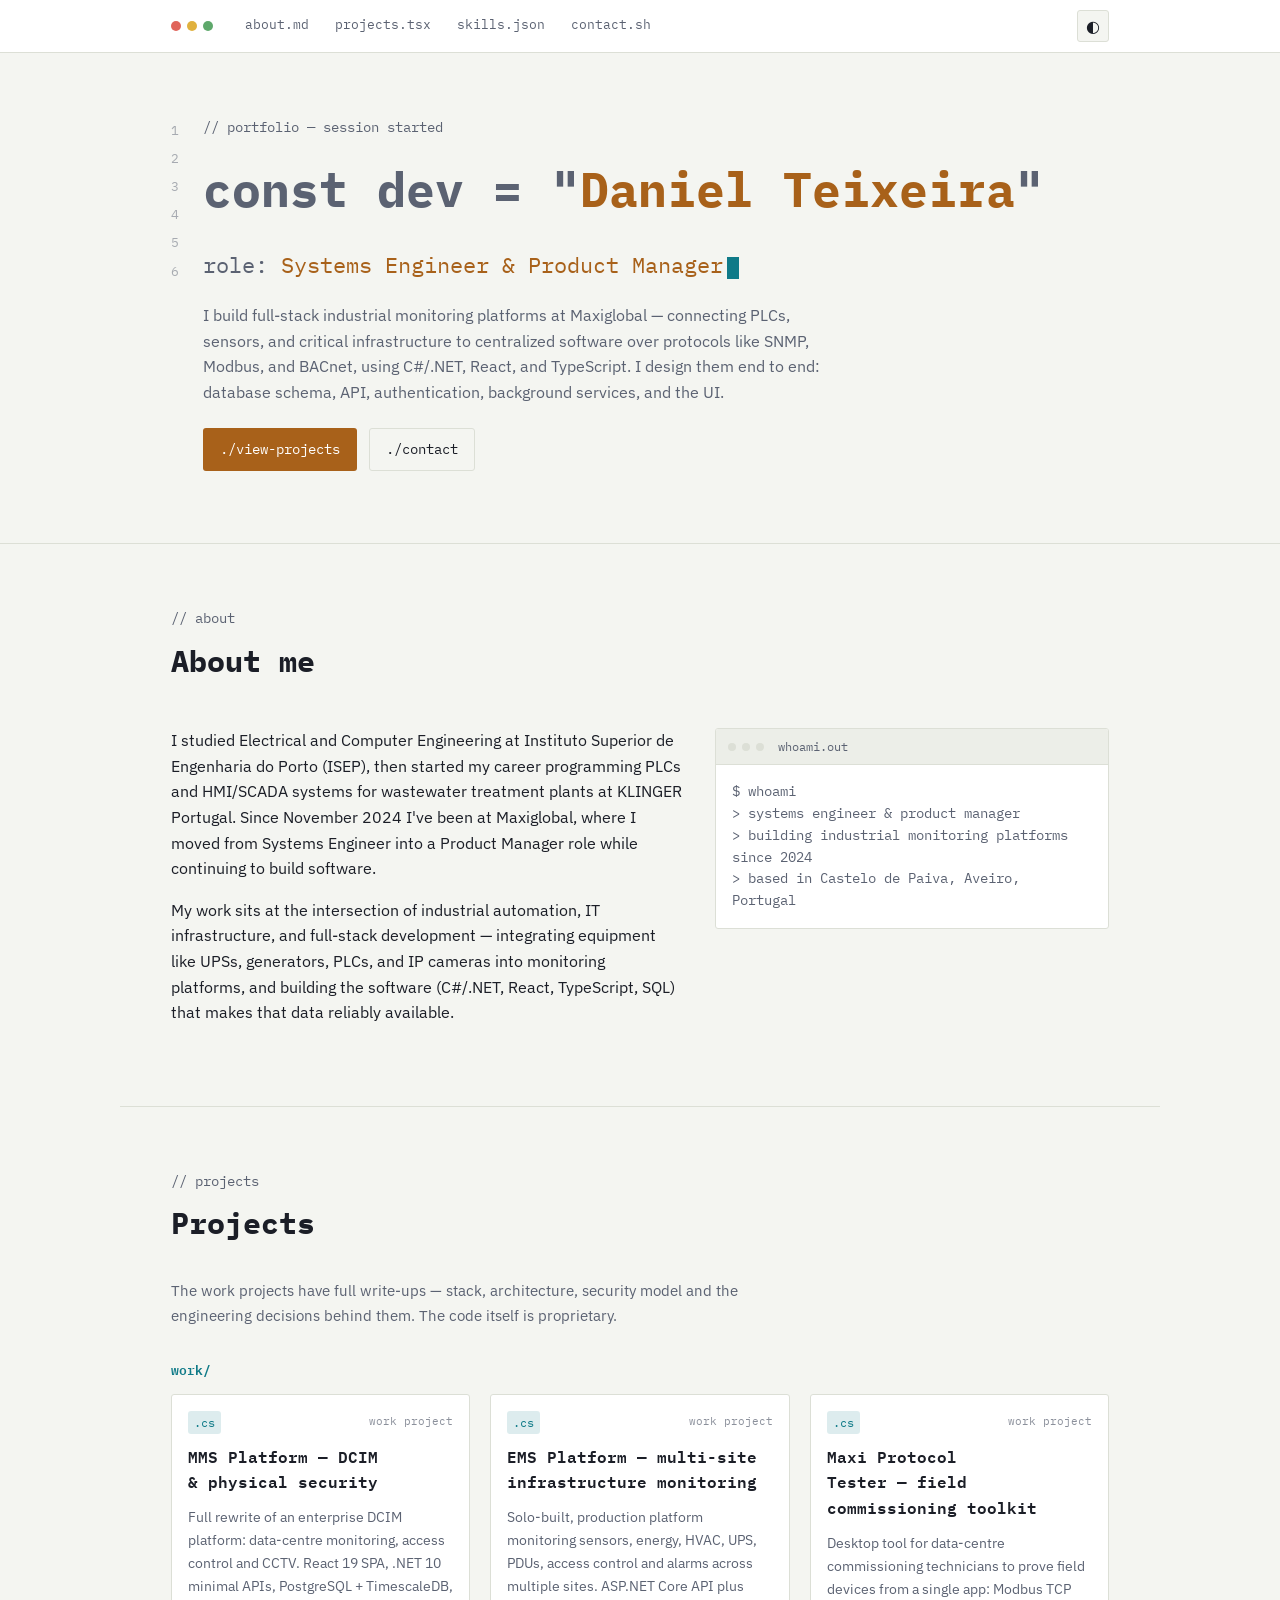
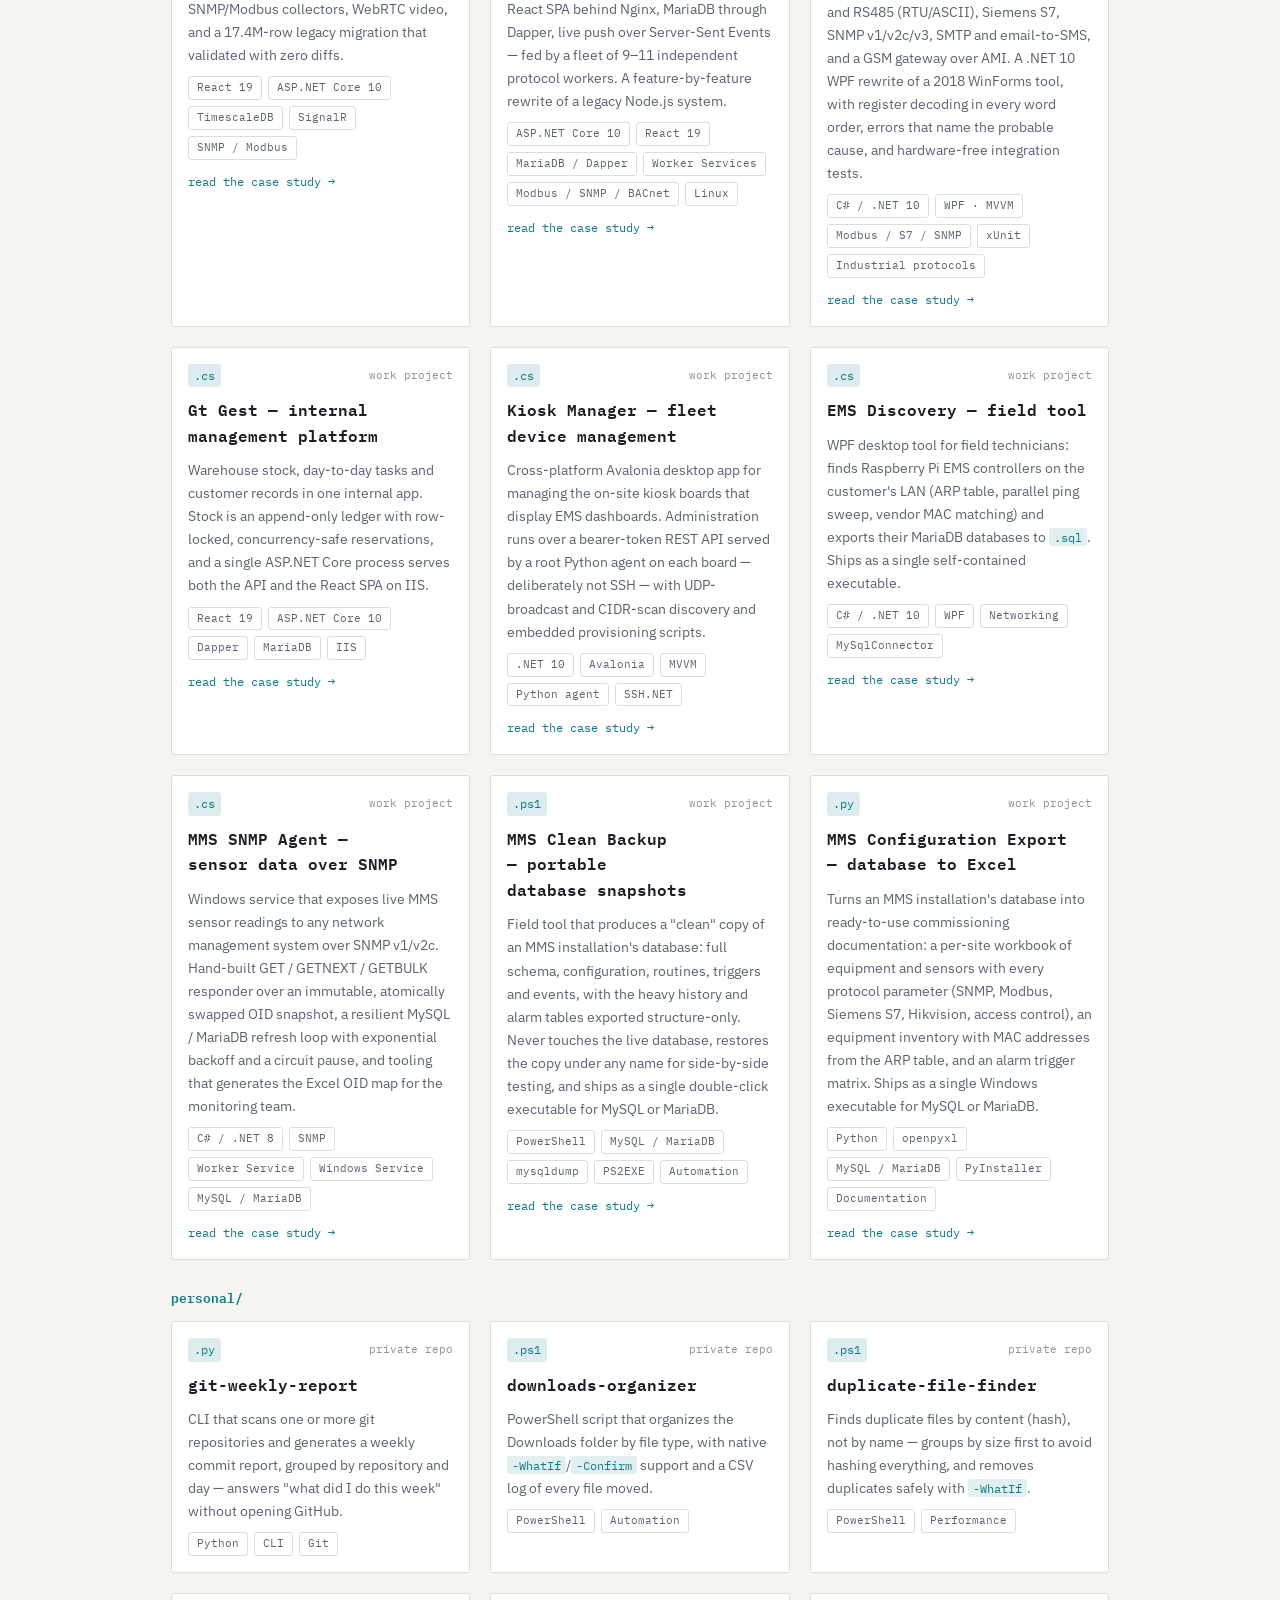
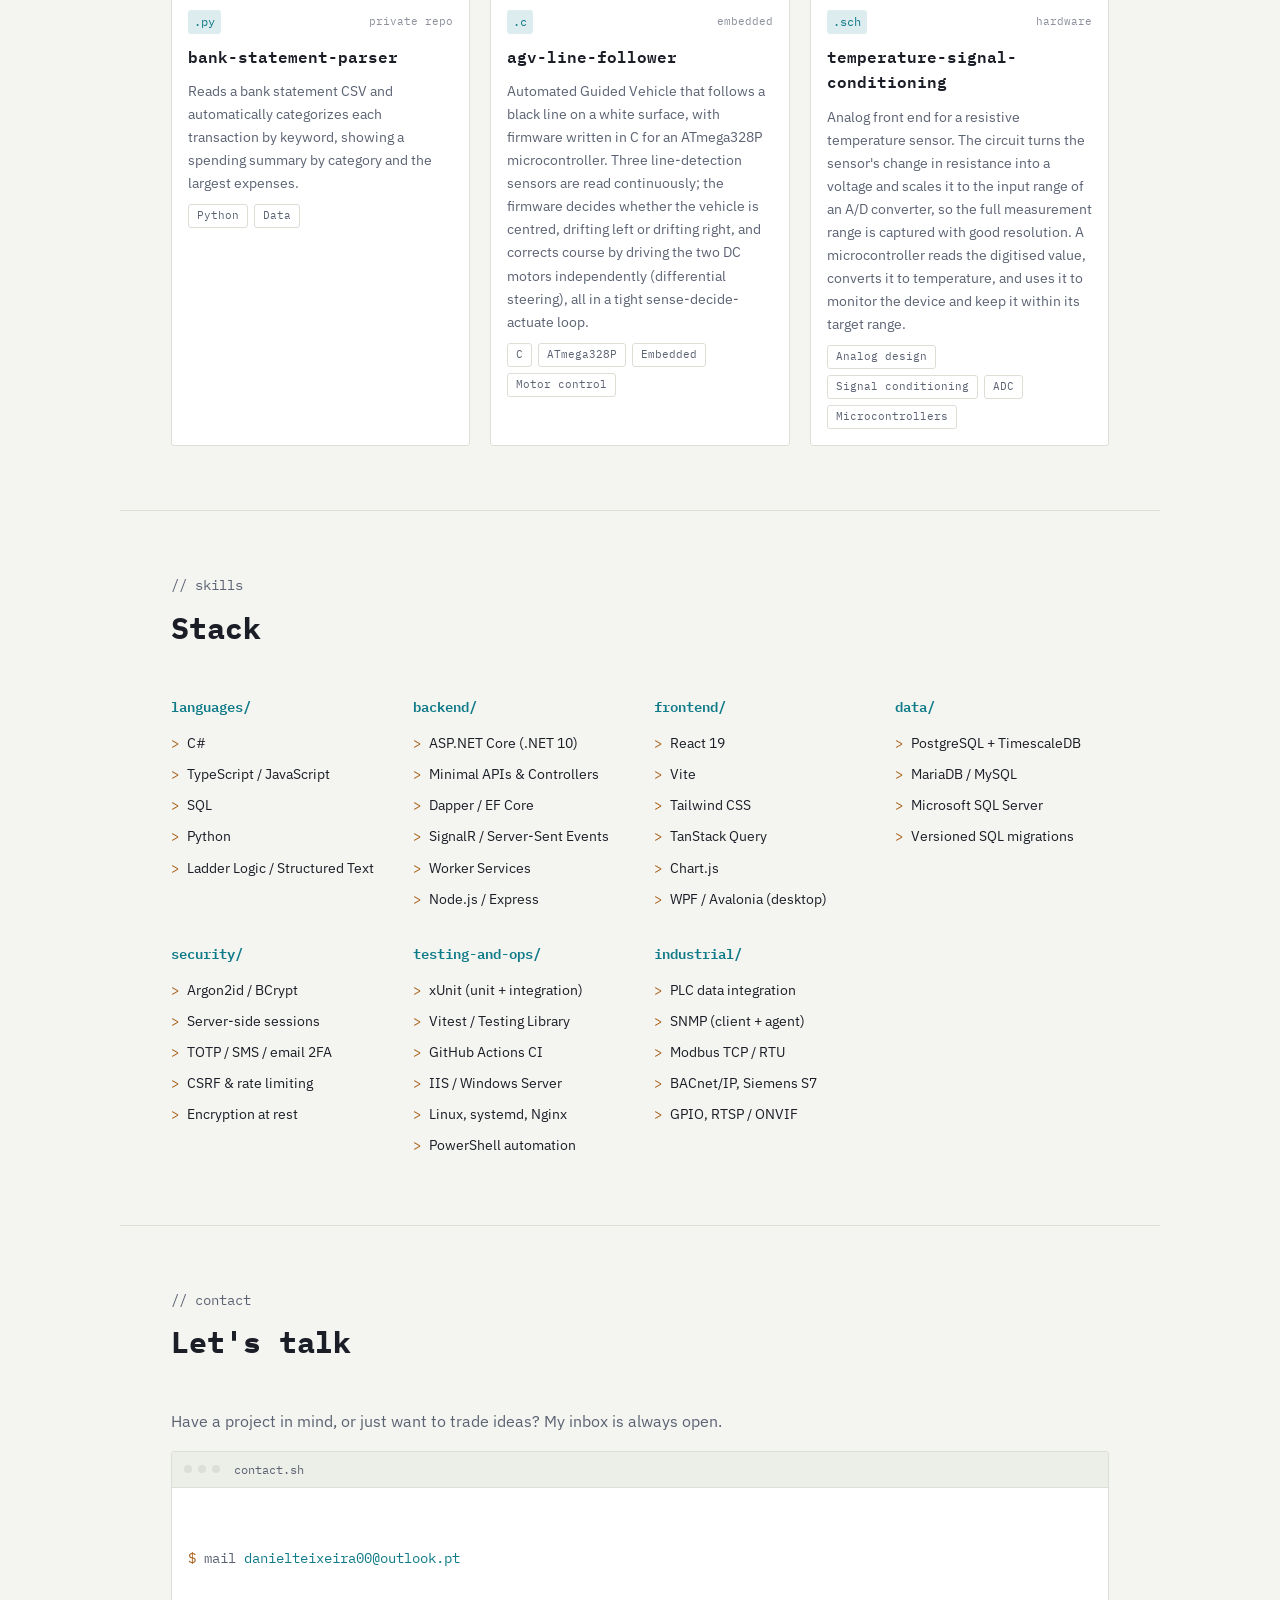
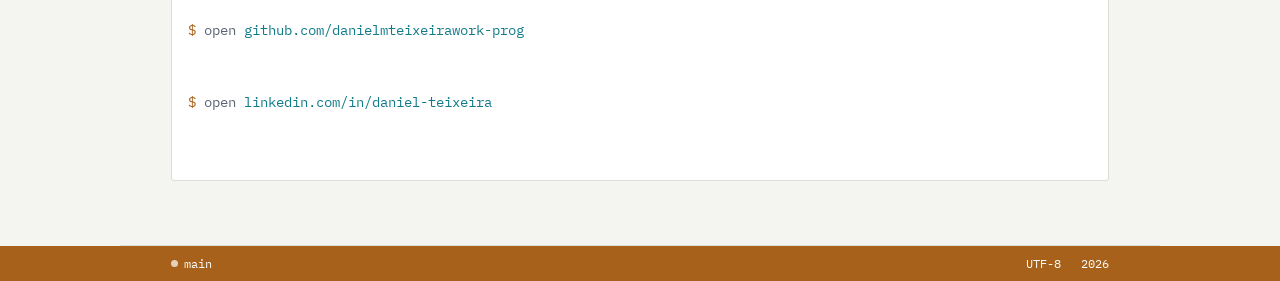
==== index.html @ 913b288d "Rename ModSecure MMS to MMS Platform" ====
<!DOCTYPE html>
<html lang="en">
<head>
<meta charset="UTF-8">
<meta name="viewport" content="width=device-width, initial-scale=1.0">
<title>Daniel Teixeira — Portfolio</title>
<meta name="description" content="Portfolio of Daniel Teixeira, Systems Engineer & Product Manager building full-stack industrial monitoring platforms.">
<link rel="stylesheet" href="css/style.css">
<link rel="preconnect" href="https://fonts.googleapis.com">
<link rel="preconnect" href="https://fonts.gstatic.com" crossorigin>
<link href="https://fonts.googleapis.com/css2?family=IBM+Plex+Mono:wght@400;500;600;700&family=IBM+Plex+Sans:wght@400;500;600&display=swap" rel="stylesheet">
</head>
<body>

<header class="topbar">
  <div class="topbar-inner">
    <div class="window-dots" aria-hidden="true"><span></span><span></span><span></span></div>
    <nav class="tabs">
      <a href="#top" class="tab">about.md</a>
      <a href="#projects" class="tab">projects.tsx</a>
      <a href="#skills" class="tab">skills.json</a>
      <a href="#contact" class="tab">contact.sh</a>
    </nav>
    <button class="theme-toggle" id="themeToggle" aria-label="Toggle theme" aria-pressed="false">
      <span class="theme-icon" aria-hidden="true">◐</span>
    </button>
  </div>
</header>

<main id="top">

  <section class="hero">
    <div class="hero-inner">
      <div class="hero-gutter" aria-hidden="true">
        <span>1</span><span>2</span><span>3</span><span>4</span><span>5</span><span>6</span>
      </div>
      <div class="hero-code">
        <p class="hero-comment">// portfolio — session started</p>
        <h1 class="hero-name"><span class="dim">const dev = "</span>Daniel Teixeira<span class="dim">"</span></h1>
        <p class="hero-role"><span class="dim">role:</span> <span class="accent">Systems Engineer &amp; Product Manager</span><span class="cursor" aria-hidden="true"></span></p>
        <p class="hero-text">
          I build full-stack industrial monitoring platforms at Maxiglobal —
          connecting PLCs, sensors, and critical infrastructure to centralized
          software over protocols like SNMP, Modbus, and BACnet, using
          C#/.NET, React, and TypeScript. I design them end to end: database
          schema, API, authentication, background services, and the UI.
        </p>
        <div class="hero-actions">
          <a href="#projects" class="btn btn-primary">./view-projects</a>
          <a href="#contact" class="btn btn-ghost">./contact</a>
        </div>
      </div>
    </div>
  </section>

  <section id="about" class="section">
    <p class="section-tag">// about</p>
    <h2 class="section-title">About me</h2>
    <div class="about-grid">
      <div class="about-text">
        <p>
          I studied Electrical and Computer Engineering at Instituto Superior
          de Engenharia do Porto (ISEP), then started my career programming
          PLCs and HMI/SCADA systems for wastewater treatment plants at
          KLINGER Portugal. Since November 2024 I've been at Maxiglobal,
          where I moved from Systems Engineer into a Product Manager role
          while continuing to build software.
        </p>
        <p>
          My work sits at the intersection of industrial automation, IT
          infrastructure, and full-stack development — integrating equipment
          like UPSs, generators, PLCs, and IP cameras into monitoring
          platforms, and building the software (C#/.NET, React, TypeScript,
          SQL) that makes that data reliably available.
        </p>
      </div>
      <aside class="about-card" aria-hidden="true">
        <div class="card-chrome">
          <span></span><span></span><span></span>
          <span class="filename">whoami.out</span>
        </div>
        <pre class="about-card-body">$ whoami
&gt; systems engineer &amp; product manager
&gt; building industrial monitoring platforms since 2024
&gt; based in Castelo de Paiva, Aveiro, Portugal</pre>
      </aside>
    </div>
  </section>

  <section id="projects" class="section">
    <p class="section-tag">// projects</p>
    <h2 class="section-title">Projects</h2>
    <p class="section-intro">
      The work projects have full write-ups — stack, architecture, security model and
      the engineering decisions behind them. The code itself is proprietary.
    </p>

    <h3 class="projects-subheading">work/</h3>
    <div class="projects-grid">

      <article class="project-card project-card--linked">
        <div class="project-card-top">
          <span class="file-ext">.cs</span>
          <span class="project-private">work project</span>
        </div>
        <h3>MMS Platform — DCIM &amp; physical security</h3>
        <p>Full rewrite of an enterprise DCIM platform: data-centre monitoring, access control and CCTV. React 19 SPA, .NET 10 minimal APIs, PostgreSQL + TimescaleDB, SNMP/Modbus collectors, WebRTC video, and a 17.4M-row legacy migration that validated with zero diffs.</p>
        <ul class="tags">
          <li>React 19</li><li>ASP.NET Core 10</li><li>TimescaleDB</li><li>SignalR</li><li>SNMP / Modbus</li>
        </ul>
        <a class="project-more" href="projects/mms-platform.html">read the case study →</a>
      </article>

      <article class="project-card project-card--linked">
        <div class="project-card-top">
          <span class="file-ext">.cs</span>
          <span class="project-private">work project</span>
        </div>
        <h3>EMS Platform — multi-site infrastructure monitoring</h3>
        <p>Solo-built, production platform monitoring sensors, energy, HVAC, UPS, PDUs, access control and alarms across multiple sites. ASP.NET Core API plus React SPA behind Nginx, MariaDB through Dapper, live push over Server-Sent Events — fed by a fleet of 9–11 independent protocol workers. A feature-by-feature rewrite of a legacy Node.js system.</p>
        <ul class="tags">
          <li>ASP.NET Core 10</li><li>React 19</li><li>MariaDB / Dapper</li><li>Worker Services</li><li>Modbus / SNMP / BACnet</li><li>Linux</li>
        </ul>
        <a class="project-more" href="projects/ems-platform.html">read the case study →</a>
      </article>

      <article class="project-card project-card--linked">
        <div class="project-card-top">
          <span class="file-ext">.cs</span>
          <span class="project-private">work project</span>
        </div>
        <h3>Maxi Protocol Tester — field commissioning toolkit</h3>
        <p>Desktop tool for data-centre commissioning technicians to prove field devices from a single app: Modbus TCP and RS485 (RTU/ASCII), Siemens S7, SNMP v1/v2c/v3, SMTP and email-to-SMS, and a GSM gateway over AMI. A .NET 10 WPF rewrite of a 2018 WinForms tool, with register decoding in every word order, errors that name the probable cause, and hardware-free integration tests.</p>
        <ul class="tags">
          <li>C# / .NET 10</li><li>WPF · MVVM</li><li>Modbus / S7 / SNMP</li><li>xUnit</li><li>Industrial protocols</li>
        </ul>
        <a class="project-more" href="projects/maxi-protocol-tester.html">read the case study →</a>
      </article>

      <article class="project-card project-card--linked">
        <div class="project-card-top">
          <span class="file-ext">.cs</span>
          <span class="project-private">work project</span>
        </div>
        <h3>Gt Gest — internal management platform</h3>
        <p>Warehouse stock, day-to-day tasks and customer records in one internal app. Stock is an append-only ledger with row-locked, concurrency-safe reservations, and a single ASP.NET Core process serves both the API and the React SPA on IIS.</p>
        <ul class="tags">
          <li>React 19</li><li>ASP.NET Core 10</li><li>Dapper</li><li>MariaDB</li><li>IIS</li>
        </ul>
        <a class="project-more" href="projects/gt-gest.html">read the case study →</a>
      </article>

      <article class="project-card project-card--linked">
        <div class="project-card-top">
          <span class="file-ext">.cs</span>
          <span class="project-private">work project</span>
        </div>
        <h3>Kiosk Manager — fleet device management</h3>
        <p>Cross-platform Avalonia desktop app for managing the on-site kiosk boards that display EMS dashboards. Administration runs over a bearer-token REST API served by a root Python agent on each board — deliberately not SSH — with UDP-broadcast and CIDR-scan discovery and embedded provisioning scripts.</p>
        <ul class="tags">
          <li>.NET 10</li><li>Avalonia</li><li>MVVM</li><li>Python agent</li><li>SSH.NET</li>
        </ul>
        <a class="project-more" href="projects/kiosk-manager.html">read the case study →</a>
      </article>

      <article class="project-card project-card--linked">
        <div class="project-card-top">
          <span class="file-ext">.cs</span>
          <span class="project-private">work project</span>
        </div>
        <h3>EMS Discovery — field tool</h3>
        <p>WPF desktop tool for field technicians: finds Raspberry Pi EMS controllers on the customer's LAN (ARP table, parallel ping sweep, vendor MAC matching) and exports their MariaDB databases to <code>.sql</code>. Ships as a single self-contained executable.</p>
        <ul class="tags">
          <li>C# / .NET 10</li><li>WPF</li><li>Networking</li><li>MySqlConnector</li>
        </ul>
        <a class="project-more" href="projects/ems-discovery.html">read the case study →</a>
      </article>

      <article class="project-card project-card--linked">
        <div class="project-card-top">
          <span class="file-ext">.cs</span>
          <span class="project-private">work project</span>
        </div>
        <h3>MMS SNMP Agent — sensor data over SNMP</h3>
        <p>Windows service that exposes live MMS sensor readings to any network management system over SNMP v1/v2c. Hand-built GET / GETNEXT / GETBULK responder over an immutable, atomically swapped OID snapshot, a resilient MySQL / MariaDB refresh loop with exponential backoff and a circuit pause, and tooling that generates the Excel OID map for the monitoring team.</p>
        <ul class="tags">
          <li>C# / .NET 8</li><li>SNMP</li><li>Worker Service</li><li>Windows Service</li><li>MySQL / MariaDB</li>
        </ul>
        <a class="project-more" href="projects/mms-snmp-agent.html">read the case study →</a>
      </article>

      <article class="project-card project-card--linked">
        <div class="project-card-top">
          <span class="file-ext">.ps1</span>
          <span class="project-private">work project</span>
        </div>
        <h3>MMS Clean Backup — portable database snapshots</h3>
        <p>Field tool that produces a "clean" copy of an MMS installation's database: full schema, configuration, routines, triggers and events, with the heavy history and alarm tables exported structure-only. Never touches the live database, restores the copy under any name for side-by-side testing, and ships as a single double-click executable for MySQL or MariaDB.</p>
        <ul class="tags">
          <li>PowerShell</li><li>MySQL / MariaDB</li><li>mysqldump</li><li>PS2EXE</li><li>Automation</li>
        </ul>
        <a class="project-more" href="projects/mms-clean-backup.html">read the case study →</a>
      </article>

      <article class="project-card project-card--linked">
        <div class="project-card-top">
          <span class="file-ext">.py</span>
          <span class="project-private">work project</span>
        </div>
        <h3>MMS Configuration Export — database to Excel</h3>
        <p>Turns an MMS installation's database into ready-to-use commissioning documentation: a per-site workbook of equipment and sensors with every protocol parameter (SNMP, Modbus, Siemens S7, Hikvision, access control), an equipment inventory with MAC addresses from the ARP table, and an alarm trigger matrix. Ships as a single Windows executable for MySQL or MariaDB.</p>
        <ul class="tags">
          <li>Python</li><li>openpyxl</li><li>MySQL / MariaDB</li><li>PyInstaller</li><li>Documentation</li>
        </ul>
        <a class="project-more" href="projects/mms-config-export.html">read the case study →</a>
      </article>

    </div>

    <h3 class="projects-subheading">personal/</h3>
    <div class="projects-grid">

      <article class="project-card">
        <div class="project-card-top">
          <span class="file-ext">.py</span>
          <span class="project-private">private repo</span>
        </div>
        <h3>git-weekly-report</h3>
        <p>CLI that scans one or more git repositories and generates a weekly commit report, grouped by repository and day — answers "what did I do this week" without opening GitHub.</p>
        <ul class="tags">
          <li>Python</li><li>CLI</li><li>Git</li>
        </ul>
      </article>

      <article class="project-card">
        <div class="project-card-top">
          <span class="file-ext">.ps1</span>
          <span class="project-private">private repo</span>
        </div>
        <h3>downloads-organizer</h3>
        <p>PowerShell script that organizes the Downloads folder by file type, with native <code>-WhatIf</code>/<code>-Confirm</code> support and a CSV log of every file moved.</p>
        <ul class="tags">
          <li>PowerShell</li><li>Automation</li>
        </ul>
      </article>

      <article class="project-card">
        <div class="project-card-top">
          <span class="file-ext">.ps1</span>
          <span class="project-private">private repo</span>
        </div>
        <h3>duplicate-file-finder</h3>
        <p>Finds duplicate files by content (hash), not by name — groups by size first to avoid hashing everything, and removes duplicates safely with <code>-WhatIf</code>.</p>
        <ul class="tags">
          <li>PowerShell</li><li>Performance</li>
        </ul>
      </article>

      <article class="project-card">
        <div class="project-card-top">
          <span class="file-ext">.py</span>
          <span class="project-private">private repo</span>
        </div>
        <h3>bank-statement-parser</h3>
        <p>Reads a bank statement CSV and automatically categorizes each transaction by keyword, showing a spending summary by category and the largest expenses.</p>
        <ul class="tags">
          <li>Python</li><li>Data</li>
        </ul>
      </article>

      <article class="project-card">
        <div class="project-card-top">
          <span class="file-ext">.c</span>
          <span class="project-private">embedded</span>
        </div>
        <h3>agv-line-follower</h3>
        <p>Automated Guided Vehicle that follows a black line on a white surface, with firmware written in C for an ATmega328P microcontroller. Three line-detection sensors are read continuously; the firmware decides whether the vehicle is centred, drifting left or drifting right, and corrects course by driving the two DC motors independently (differential steering), all in a tight sense-decide-actuate loop.</p>
        <ul class="tags">
          <li>C</li><li>ATmega328P</li><li>Embedded</li><li>Motor control</li>
        </ul>
      </article>

      <article class="project-card">
        <div class="project-card-top">
          <span class="file-ext">.sch</span>
          <span class="project-private">hardware</span>
        </div>
        <h3>temperature-signal-conditioning</h3>
        <p>Analog front end for a resistive temperature sensor. The circuit turns the sensor's change in resistance into a voltage and scales it to the input range of an A/D converter, so the full measurement range is captured with good resolution. A microcontroller reads the digitised value, converts it to temperature, and uses it to monitor the device and keep it within its target range.</p>
        <ul class="tags">
          <li>Analog design</li><li>Signal conditioning</li><li>ADC</li><li>Microcontrollers</li>
        </ul>
      </article>

    </div>
  </section>

  <section id="skills" class="section">
    <p class="section-tag">// skills</p>
    <h2 class="section-title">Stack</h2>
    <div class="skills-grid">
      <div class="skills-group">
        <h3>languages/</h3>
        <ul><li><span class="prompt">&gt;</span> C#</li><li><span class="prompt">&gt;</span> TypeScript / JavaScript</li><li><span class="prompt">&gt;</span> SQL</li><li><span class="prompt">&gt;</span> Python</li><li><span class="prompt">&gt;</span> Ladder Logic / Structured Text</li></ul>
      </div>
      <div class="skills-group">
        <h3>backend/</h3>
        <ul><li><span class="prompt">&gt;</span> ASP.NET Core (.NET 10)</li><li><span class="prompt">&gt;</span> Minimal APIs &amp; Controllers</li><li><span class="prompt">&gt;</span> Dapper / EF Core</li><li><span class="prompt">&gt;</span> SignalR / Server-Sent Events</li><li><span class="prompt">&gt;</span> Worker Services</li><li><span class="prompt">&gt;</span> Node.js / Express</li></ul>
      </div>
      <div class="skills-group">
        <h3>frontend/</h3>
        <ul><li><span class="prompt">&gt;</span> React 19</li><li><span class="prompt">&gt;</span> Vite</li><li><span class="prompt">&gt;</span> Tailwind CSS</li><li><span class="prompt">&gt;</span> TanStack Query</li><li><span class="prompt">&gt;</span> Chart.js</li><li><span class="prompt">&gt;</span> WPF / Avalonia (desktop)</li></ul>
      </div>
      <div class="skills-group">
        <h3>data/</h3>
        <ul><li><span class="prompt">&gt;</span> PostgreSQL + TimescaleDB</li><li><span class="prompt">&gt;</span> MariaDB / MySQL</li><li><span class="prompt">&gt;</span> Microsoft SQL Server</li><li><span class="prompt">&gt;</span> Versioned SQL migrations</li></ul>
      </div>
      <div class="skills-group">
        <h3>security/</h3>
        <ul><li><span class="prompt">&gt;</span> Argon2id / BCrypt</li><li><span class="prompt">&gt;</span> Server-side sessions</li><li><span class="prompt">&gt;</span> TOTP / SMS / email 2FA</li><li><span class="prompt">&gt;</span> CSRF &amp; rate limiting</li><li><span class="prompt">&gt;</span> Encryption at rest</li></ul>
      </div>
      <div class="skills-group">
        <h3>testing-and-ops/</h3>
        <ul><li><span class="prompt">&gt;</span> xUnit (unit + integration)</li><li><span class="prompt">&gt;</span> Vitest / Testing Library</li><li><span class="prompt">&gt;</span> GitHub Actions CI</li><li><span class="prompt">&gt;</span> IIS / Windows Server</li><li><span class="prompt">&gt;</span> Linux, systemd, Nginx</li><li><span class="prompt">&gt;</span> PowerShell automation</li></ul>
      </div>
      <div class="skills-group">
        <h3>industrial/</h3>
        <ul><li><span class="prompt">&gt;</span> PLC data integration</li><li><span class="prompt">&gt;</span> SNMP (client + agent)</li><li><span class="prompt">&gt;</span> Modbus TCP / RTU</li><li><span class="prompt">&gt;</span> BACnet/IP, Siemens S7</li><li><span class="prompt">&gt;</span> GPIO, RTSP / ONVIF</li></ul>
      </div>
    </div>
  </section>

  <section id="contact" class="section section-contact">
    <p class="section-tag">// contact</p>
    <h2 class="section-title">Let's talk</h2>
    <p class="contact-text">
      Have a project in mind, or just want to trade ideas? My inbox is
      always open.
    </p>
    <div class="terminal-block">
      <div class="card-chrome">
        <span></span><span></span><span></span>
        <span class="filename">contact.sh</span>
      </div>
      <div class="terminal-body">
        <p><span class="prompt">$</span> mail <a href="mailto:danielteixeira00@outlook.pt">danielteixeira00@outlook.pt</a></p>
        <p><span class="prompt">$</span> open <a href="https://github.com/danielmteixeirawork-prog" target="_blank" rel="noopener">github.com/danielmteixeirawork-prog</a></p>
        <p><span class="prompt">$</span> open <a href="https://www.linkedin.com/in/daniel-teixeira-806b9b137" target="_blank" rel="noopener">linkedin.com/in/daniel-teixeira</a></p>
      </div>
    </div>
  </section>

</main>

<footer class="statusbar">
  <div class="statusbar-inner">
    <span class="branch"><span class="branch-dot" aria-hidden="true"></span>main</span>
    <span class="statusbar-spacer"></span>
    <span>UTF-8</span>
    <span id="year"></span>
  </div>
</footer>

<script src="js/script.js"></script>
</body>
</html>
---- css/style.css ----
/* ---------- tokens ---------- */
:root {
  --bg: #f4f5f1;
  --bg-elevated: #ffffff;
  --bg-sunken: #eceee8;
  --text: #1b1e27;
  --text-dim: #5b6272;
  --border: #dcdfd6;
  --accent: #a8611a;
  --accent-2: #0f7a88;
  --accent-contrast: #ffffff;

  --font-mono: 'IBM Plex Mono', ui-monospace, 'SF Mono', Consolas, monospace;
  --font-sans: 'IBM Plex Sans', system-ui, -apple-system, 'Segoe UI', sans-serif;

  --radius: 3px;
  --gutter: max(16px, 4vw);
}

@media (prefers-color-scheme: dark) {
  :root:not([data-theme="light"]) {
    --bg: #10131a;
    --bg-elevated: #171b24;
    --bg-sunken: #0b0d12;
    --text: #e7e4da;
    --text-dim: #8b93a7;
    --border: #262b38;
    --accent: #ffb454;
    --accent-2: #5ccfe6;
    --accent-contrast: #10131a;
  }
}

:root[data-theme="dark"] {
  --bg: #10131a;
  --bg-elevated: #171b24;
  --bg-sunken: #0b0d12;
  --text: #e7e4da;
  --text-dim: #8b93a7;
  --border: #262b38;
  --accent: #ffb454;
  --accent-2: #5ccfe6;
  --accent-contrast: #10131a;
}

/* ---------- base ---------- */
* { box-sizing: border-box; }

html { scroll-behavior: smooth; }
@media (prefers-reduced-motion: reduce) {
  html { scroll-behavior: auto; }
  * { animation-duration: 0.001ms !important; animation-iteration-count: 1 !important; transition-duration: 0.001ms !important; }
}

body {
  margin: 0;
  background: var(--bg);
  color: var(--text);
  font-family: var(--font-sans);
  line-height: 1.6;
  -webkit-font-smoothing: antialiased;
}

h1, h2, h3 { font-family: var(--font-mono); text-wrap: balance; margin: 0; }

p { margin: 0 0 1em; max-width: 65ch; }

a { color: inherit; }

ul { margin: 0; padding: 0; list-style: none; }

.dim { color: var(--text-dim); }
.accent { color: var(--accent); }

::selection { background: var(--accent); color: var(--accent-contrast); }

/* ---------- topbar ---------- */
.topbar {
  position: sticky;
  top: 0;
  z-index: 10;
  background: var(--bg-elevated);
  border-bottom: 1px solid var(--border);
}

.topbar-inner {
  max-width: 1040px;
  margin: 0 auto;
  padding: 0 var(--gutter);
  display: flex;
  align-items: center;
  gap: 20px;
  height: 52px;
}

.window-dots { display: flex; gap: 6px; flex: 0 0 auto; }
.window-dots span {
  width: 10px; height: 10px; border-radius: 50%;
  background: var(--border);
}
.window-dots span:nth-child(1) { background: #e0645a; }
.window-dots span:nth-child(2) { background: #e0b13e; }
.window-dots span:nth-child(3) { background: #5ea86b; }

.tabs {
  display: flex;
  gap: 2px;
  overflow-x: auto;
  flex: 1 1 auto;
  scrollbar-width: none;
}
.tabs::-webkit-scrollbar { display: none; }

.tab {
  font-family: var(--font-mono);
  font-size: 0.8rem;
  white-space: nowrap;
  text-decoration: none;
  color: var(--text-dim);
  padding: 8px 12px;
  border-bottom: 2px solid transparent;
  transition: color 0.15s, border-color 0.15s;
}
.tab:hover, .tab:focus-visible { color: var(--text); border-color: var(--accent-2); }

.theme-toggle {
  flex: 0 0 auto;
  width: 32px; height: 32px;
  border-radius: var(--radius);
  border: 1px solid var(--border);
  background: var(--bg);
  color: var(--text);
  cursor: pointer;
  font-size: 1rem;
  display: grid;
  place-items: center;
}
.theme-toggle:hover { border-color: var(--accent-2); }
.theme-toggle:focus-visible, a:focus-visible, .btn:focus-visible {
  outline: 2px solid var(--accent-2);
  outline-offset: 2px;
}

/* ---------- hero ---------- */
.hero { border-bottom: 1px solid var(--border); }

.hero-inner {
  max-width: 1040px;
  margin: 0 auto;
  padding: 64px var(--gutter) 72px;
  display: grid;
  grid-template-columns: auto 1fr;
  gap: 24px;
}

.hero-gutter {
  display: flex;
  flex-direction: column;
  gap: 0.6em;
  font-family: var(--font-mono);
  font-size: 0.8rem;
  color: var(--text-dim);
  opacity: 0.5;
  padding-top: 0.3em;
  user-select: none;
}

.hero-comment {
  font-family: var(--font-mono);
  color: var(--text-dim);
  font-size: 0.85rem;
  margin: 0 0 0.9em;
}

.hero-name {
  font-size: clamp(1.8rem, 5vw, 3rem);
  font-weight: 700;
  color: var(--accent);
  margin-bottom: 0.4em;
}

.hero-role {
  font-family: var(--font-mono);
  font-size: clamp(1.1rem, 2.4vw, 1.4rem);
  margin: 0 0 0.9em;
}

.cursor {
  display: inline-block;
  width: 0.55em;
  height: 1em;
  background: var(--accent-2);
  margin-left: 0.15em;
  vertical-align: text-bottom;
  animation: blink 1s steps(1) infinite;
}
@keyframes blink { 0%, 49% { opacity: 1; } 50%, 100% { opacity: 0; } }

.hero-text { color: var(--text-dim); font-size: 1rem; }

.hero-actions { display: flex; flex-wrap: wrap; gap: 12px; margin-top: 1.4em; }

.btn {
  font-family: var(--font-mono);
  font-size: 0.85rem;
  text-decoration: none;
  padding: 10px 16px;
  border-radius: var(--radius);
  border: 1px solid transparent;
  display: inline-block;
  transition: transform 0.15s, background 0.15s, border-color 0.15s;
}
.btn:hover { transform: translateY(-1px); }

.btn-primary { background: var(--accent); color: var(--accent-contrast); }
.btn-primary:hover { filter: brightness(1.05); }

.btn-ghost { border-color: var(--border); color: var(--text); }
.btn-ghost:hover { border-color: var(--accent-2); }

/* ---------- sections ---------- */
.section {
  max-width: 1040px;
  margin: 0 auto;
  padding: 64px var(--gutter);
  border-bottom: 1px solid var(--border);
}

.section-tag {
  font-family: var(--font-mono);
  color: var(--text-dim);
  font-size: 0.85rem;
  margin: 0 0 0.5em;
}

.section-title {
  font-size: clamp(1.4rem, 3vw, 1.9rem);
  margin-bottom: 1.4em;
}

/* about */
.about-grid {
  display: grid;
  grid-template-columns: 1.3fr 1fr;
  gap: 32px;
  align-items: start;
}

.card-chrome {
  display: flex;
  align-items: center;
  gap: 6px;
  padding: 8px 12px;
  border-bottom: 1px solid var(--border);
  background: var(--bg-sunken);
}
.card-chrome span:not(.filename) {
  width: 8px; height: 8px; border-radius: 50%;
  background: var(--border);
}
.card-chrome .filename {
  margin-left: 8px;
  font-family: var(--font-mono);
  font-size: 0.75rem;
  color: var(--text-dim);
}

.about-card, .terminal-block {
  background: var(--bg-elevated);
  border: 1px solid var(--border);
  border-radius: var(--radius);
  overflow: hidden;
}

.about-card-body, .terminal-body {
  font-family: var(--font-mono);
  font-size: 0.85rem;
  padding: 16px;
  margin: 0;
  color: var(--text-dim);
  white-space: pre-wrap;
}

.section-intro {
  color: var(--text-dim);
  font-size: 0.95rem;
  margin-top: -0.8em;
  margin-bottom: 2.2em;
}

/* projects */
.projects-subheading {
  font-family: var(--font-mono);
  font-size: 0.8rem;
  font-weight: 600;
  color: var(--accent-2);
  margin: 0 0 1em;
}

.projects-grid + .projects-subheading {
  margin-top: 2.2em;
}

.projects-grid {
  display: grid;
  grid-template-columns: repeat(auto-fill, minmax(240px, 1fr));
  gap: 20px;
}

.project-card {
  background: var(--bg-elevated);
  border: 1px solid var(--border);
  border-radius: var(--radius);
  padding: 16px;
  display: flex;
  flex-direction: column;
  gap: 10px;
  transition: border-color 0.15s, transform 0.15s;
}
.project-card:hover { border-color: var(--accent-2); transform: translateY(-2px); }

.project-card-top {
  display: flex;
  align-items: center;
  justify-content: space-between;
  gap: 8px;
}

.file-ext {
  font-family: var(--font-mono);
  font-size: 0.75rem;
  color: var(--accent-2);
  background: color-mix(in srgb, var(--accent-2) 14%, transparent);
  padding: 2px 6px;
  border-radius: var(--radius);
}

.project-private {
  font-family: var(--font-mono);
  font-size: 0.7rem;
  color: var(--text-dim);
  opacity: 0.7;
}

.project-links { display: flex; gap: 10px; }
.project-links a {
  font-family: var(--font-mono);
  font-size: 0.75rem;
  color: var(--text-dim);
  text-decoration: none;
}
.project-links a:hover { color: var(--accent-2); }

.project-card h3 {
  font-family: var(--font-mono);
  font-size: 1rem;
  font-weight: 600;
}

.project-card p { font-size: 0.9rem; color: var(--text-dim); margin: 0; }
.project-card p code {
  font-family: var(--font-mono);
  font-size: 0.85em;
  color: var(--accent-2);
  background: color-mix(in srgb, var(--accent-2) 12%, transparent);
  padding: 1px 5px;
  border-radius: var(--radius);
}

.tags { display: flex; flex-wrap: wrap; gap: 6px; margin-top: auto; }
.tags li {
  font-family: var(--font-mono);
  font-size: 0.7rem;
  color: var(--text-dim);
  border: 1px solid var(--border);
  padding: 2px 8px;
  border-radius: var(--radius);
}

/* skills */
.skills-grid {
  display: grid;
  grid-template-columns: repeat(auto-fit, minmax(180px, 1fr));
  gap: 28px;
}

.skills-group h3 {
  font-size: 0.85rem;
  color: var(--accent-2);
  margin-bottom: 0.8em;
  font-weight: 600;
}

.skills-group li {
  font-size: 0.9rem;
  padding: 4px 0;
  display: flex;
  gap: 8px;
}

.prompt { color: var(--accent); font-family: var(--font-mono); }

/* contact */
.contact-text { color: var(--text-dim); }

.terminal-body p { margin: 0 0 0.5em; }
.terminal-body a { color: var(--accent-2); text-decoration: none; }
.terminal-body a:hover { text-decoration: underline; }

/* ---------- statusbar ---------- */
.statusbar {
  background: var(--accent);
  color: var(--accent-contrast);
}

.statusbar-inner {
  max-width: 1040px;
  margin: 0 auto;
  padding: 8px var(--gutter);
  display: flex;
  align-items: center;
  gap: 20px;
  font-family: var(--font-mono);
  font-size: 0.75rem;
  font-variant-numeric: tabular-nums;
}

.branch { display: flex; align-items: center; gap: 6px; }
.branch-dot { width: 7px; height: 7px; border-radius: 50%; background: var(--accent-contrast); opacity: 0.7; }

.statusbar-spacer { flex: 1; }

/* ---------- responsive ---------- */
@media (max-width: 640px) {
  .hero-inner { grid-template-columns: 1fr; }
  .hero-gutter { flex-direction: row; }
  .about-grid { grid-template-columns: 1fr; }
}

/* ---------- case studies ---------- */
.case {
  max-width: 900px;
  margin: 0 auto;
  padding: 0 var(--gutter);
}

.breadcrumb {
  font-family: var(--font-mono);
  font-size: 0.8rem;
  color: var(--text-dim);
  padding: 28px 0 0;
}
.breadcrumb a { color: var(--text-dim); text-decoration: none; }
.breadcrumb a:hover { color: var(--accent-2); }
.breadcrumb .sep { opacity: 0.5; margin: 0 6px; }

.case-header { padding: 24px 0 40px; border-bottom: 1px solid var(--border); }

.case-kicker {
  font-family: var(--font-mono);
  font-size: 0.85rem;
  color: var(--text-dim);
  margin: 0 0 0.6em;
}

.case-title {
  font-size: clamp(1.6rem, 4vw, 2.4rem);
  color: var(--accent);
  margin-bottom: 0.4em;
}

.case-lede {
  font-size: 1.05rem;
  color: var(--text);
  max-width: 60ch;
}

.case-meta { display: flex; flex-wrap: wrap; gap: 6px; margin-top: 1.4em; }
.case-meta li {
  font-family: var(--font-mono);
  font-size: 0.7rem;
  color: var(--text-dim);
  border: 1px solid var(--border);
  padding: 3px 8px;
  border-radius: var(--radius);
}
.case-meta li.is-role {
  color: var(--accent-2);
  border-color: color-mix(in srgb, var(--accent-2) 40%, var(--border));
}

.tldr {
  background: var(--bg-elevated);
  border: 1px solid var(--border);
  border-left: 3px solid var(--accent);
  border-radius: var(--radius);
  padding: 18px 20px;
  margin: 40px 0 0;
}
.tldr p { margin: 0; font-size: 0.95rem; color: var(--text-dim); max-width: none; }
.tldr strong { color: var(--text); font-weight: 600; }

.case-section { padding: 44px 0; border-bottom: 1px solid var(--border); }
.case-section:last-of-type { border-bottom: 0; }

.case-section h2 {
  font-size: 1.15rem;
  margin-bottom: 1.2em;
  display: flex;
  align-items: baseline;
  gap: 10px;
}
.case-section h2::before {
  content: "##";
  color: var(--accent-2);
  font-size: 0.85rem;
  opacity: 0.8;
}

.case-section h3 {
  font-size: 0.9rem;
  color: var(--accent-2);
  margin: 2em 0 0.9em;
  font-weight: 600;
}

.case-section p { color: var(--text-dim); max-width: 68ch; }

/* stack table */
.stack-table {
  width: 100%;
  border-collapse: collapse;
  font-size: 0.9rem;
  display: block;
  overflow-x: auto;
}
.stack-table tbody { display: table; width: 100%; }
.stack-table th, .stack-table td {
  text-align: left;
  vertical-align: top;
  padding: 12px 14px;
  border-bottom: 1px solid var(--border);
}
.stack-table th {
  font-family: var(--font-mono);
  font-weight: 600;
  color: var(--text);
  white-space: nowrap;
  width: 1%;
  background: var(--bg-sunken);
}
.stack-table td { color: var(--text-dim); }
.stack-table tr:last-child th, .stack-table tr:last-child td { border-bottom: 0; }
.stack-table { border: 1px solid var(--border); border-radius: var(--radius); }

/* data tables (with header row) */
.table-scroll {
  overflow-x: auto;
  border: 1px solid var(--border);
  border-radius: var(--radius);
  margin: 0 0 1.6em;
}
.data-table {
  width: 100%;
  border-collapse: collapse;
  font-size: 0.88rem;
  min-width: 460px;
}
.data-table th, .data-table td {
  text-align: left;
  vertical-align: top;
  padding: 10px 14px;
  border-bottom: 1px solid var(--border);
}
.data-table thead th {
  font-family: var(--font-mono);
  font-size: 0.76rem;
  font-weight: 600;
  color: var(--accent-2);
  background: var(--bg-sunken);
  white-space: nowrap;
}
.data-table td { color: var(--text-dim); }
.data-table tbody td:first-child {
  font-family: var(--font-mono);
  color: var(--text);
  white-space: nowrap;
}
.data-table tbody tr:last-child td { border-bottom: 0; }

/* ascii diagram */
.diagram {
  font-family: var(--font-mono);
  font-size: 0.78rem;
  line-height: 1.5;
  background: var(--bg-sunken);
  border: 1px solid var(--border);
  border-radius: var(--radius);
  padding: 20px;
  margin: 0 0 1.6em;
  overflow-x: auto;
  color: var(--text-dim);
}

/* metric tiles */
.metrics {
  display: grid;
  grid-template-columns: repeat(auto-fit, minmax(150px, 1fr));
  gap: 14px;
  margin: 0 0 1.8em;
}
.metric {
  background: var(--bg-elevated);
  border: 1px solid var(--border);
  border-radius: var(--radius);
  padding: 14px 16px;
}
.metric-value {
  font-family: var(--font-mono);
  font-size: 1.35rem;
  font-weight: 700;
  color: var(--accent);
  line-height: 1.2;
  display: block;
}
.metric-label {
  font-size: 0.78rem;
  color: var(--text-dim);
  display: block;
  margin-top: 4px;
}

/* bullet lists */
.bullets li {
  position: relative;
  padding: 0 0 0 22px;
  margin-bottom: 0.85em;
  color: var(--text-dim);
  font-size: 0.93rem;
  max-width: 68ch;
}
.bullets li::before {
  content: "▸";
  position: absolute;
  left: 0;
  top: 0;
  color: var(--accent-2);
  font-size: 0.85em;
}
.bullets li strong { color: var(--text); font-weight: 600; }
.bullets li:last-child { margin-bottom: 0; }

.case-section code, .tldr code, .case-lede code {
  font-family: var(--font-mono);
  font-size: 0.85em;
  color: var(--accent-2);
  background: color-mix(in srgb, var(--accent-2) 12%, transparent);
  padding: 1px 5px;
  border-radius: var(--radius);
}

/* footer nav between case studies */
.case-nav {
  display: flex;
  flex-wrap: wrap;
  gap: 12px;
  justify-content: space-between;
  align-items: center;
  padding: 40px 0 64px;
  border-top: 1px solid var(--border);
  margin-top: 8px;
}
.case-nav-links { display: flex; flex-wrap: wrap; gap: 12px; }

/* project card link on index */
.project-more {
  font-family: var(--font-mono);
  font-size: 0.78rem;
  color: var(--accent-2);
  text-decoration: none;
  margin-top: 2px;
}
.project-more:hover { text-decoration: underline; }
.project-card .tags { margin-top: 0; }
.project-card--linked { position: relative; }
.project-card--linked:focus-within { border-color: var(--accent-2); }
.project-more::after { content: ""; position: absolute; inset: 0; }

@media (max-width: 640px) {
  .stack-table th { white-space: normal; }
  .stack-table th, .stack-table td { display: block; width: auto; }
  .stack-table th { border-bottom: 0; }
}
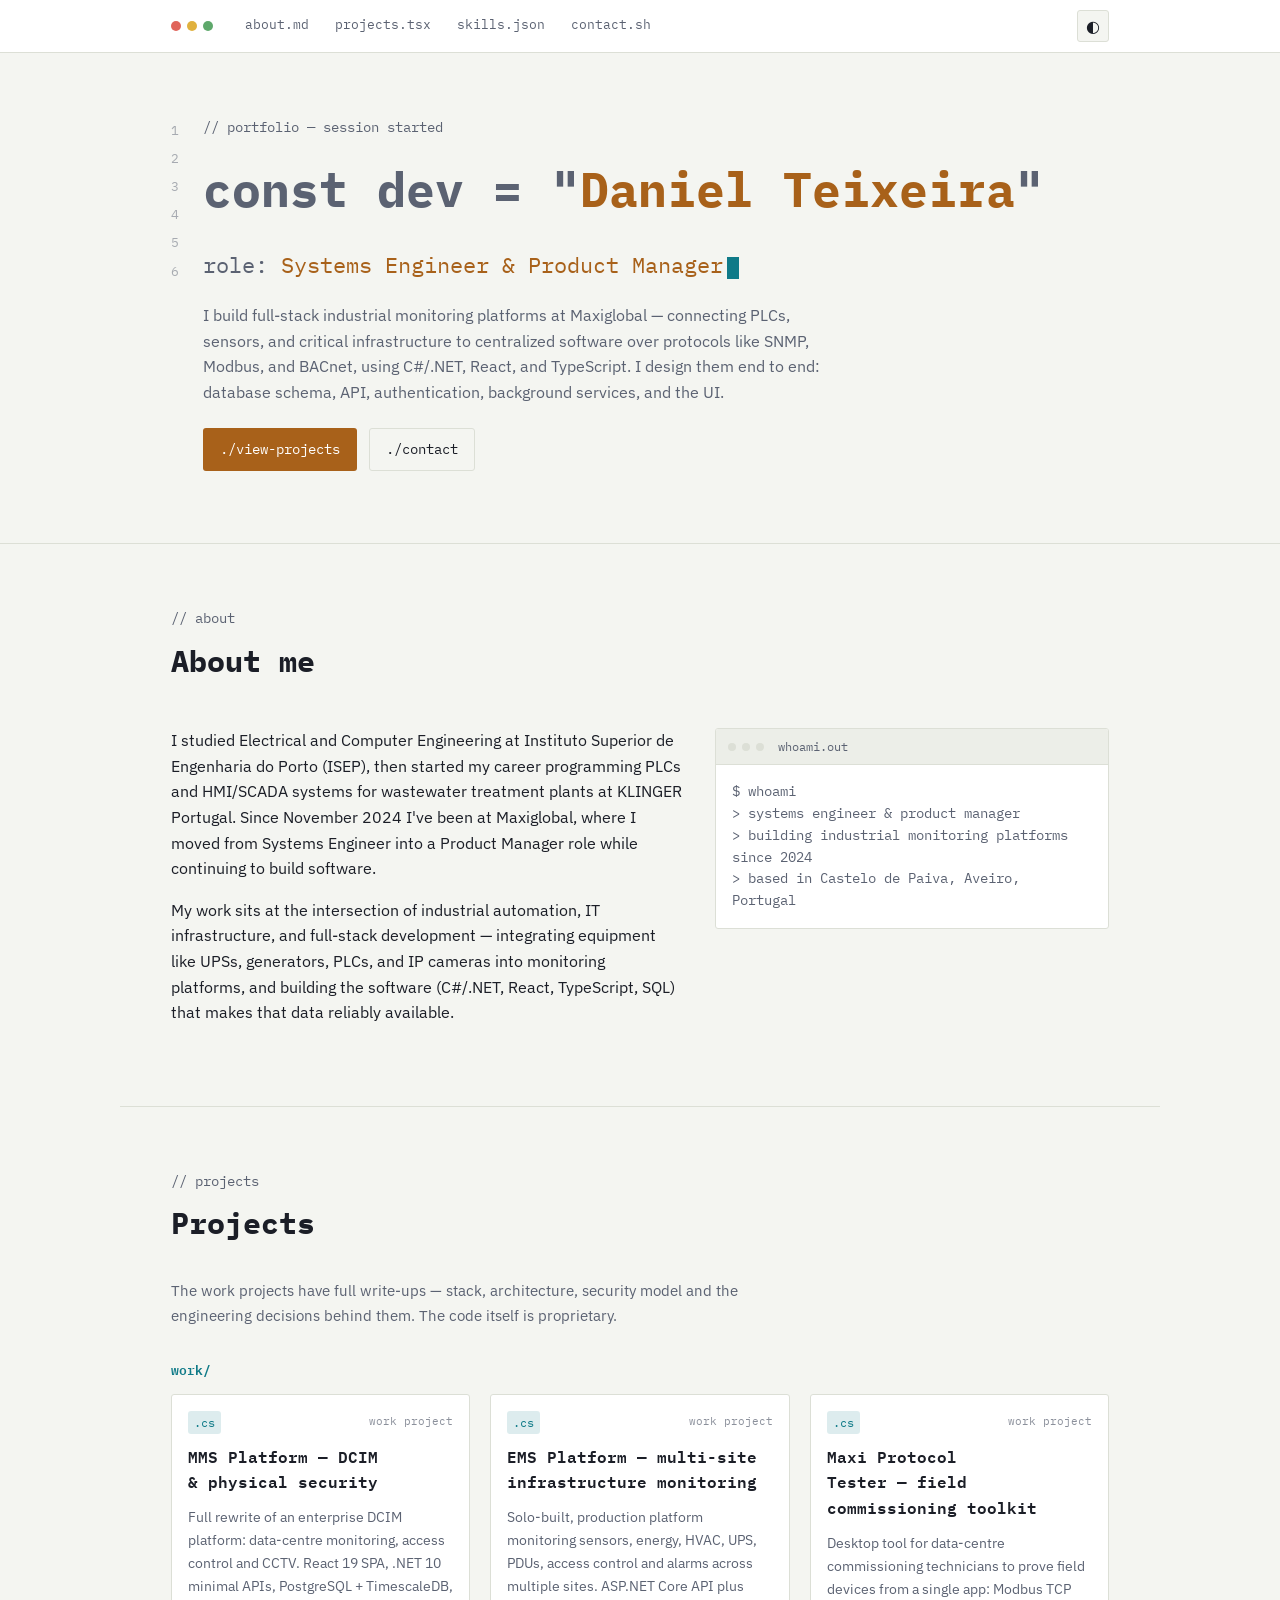
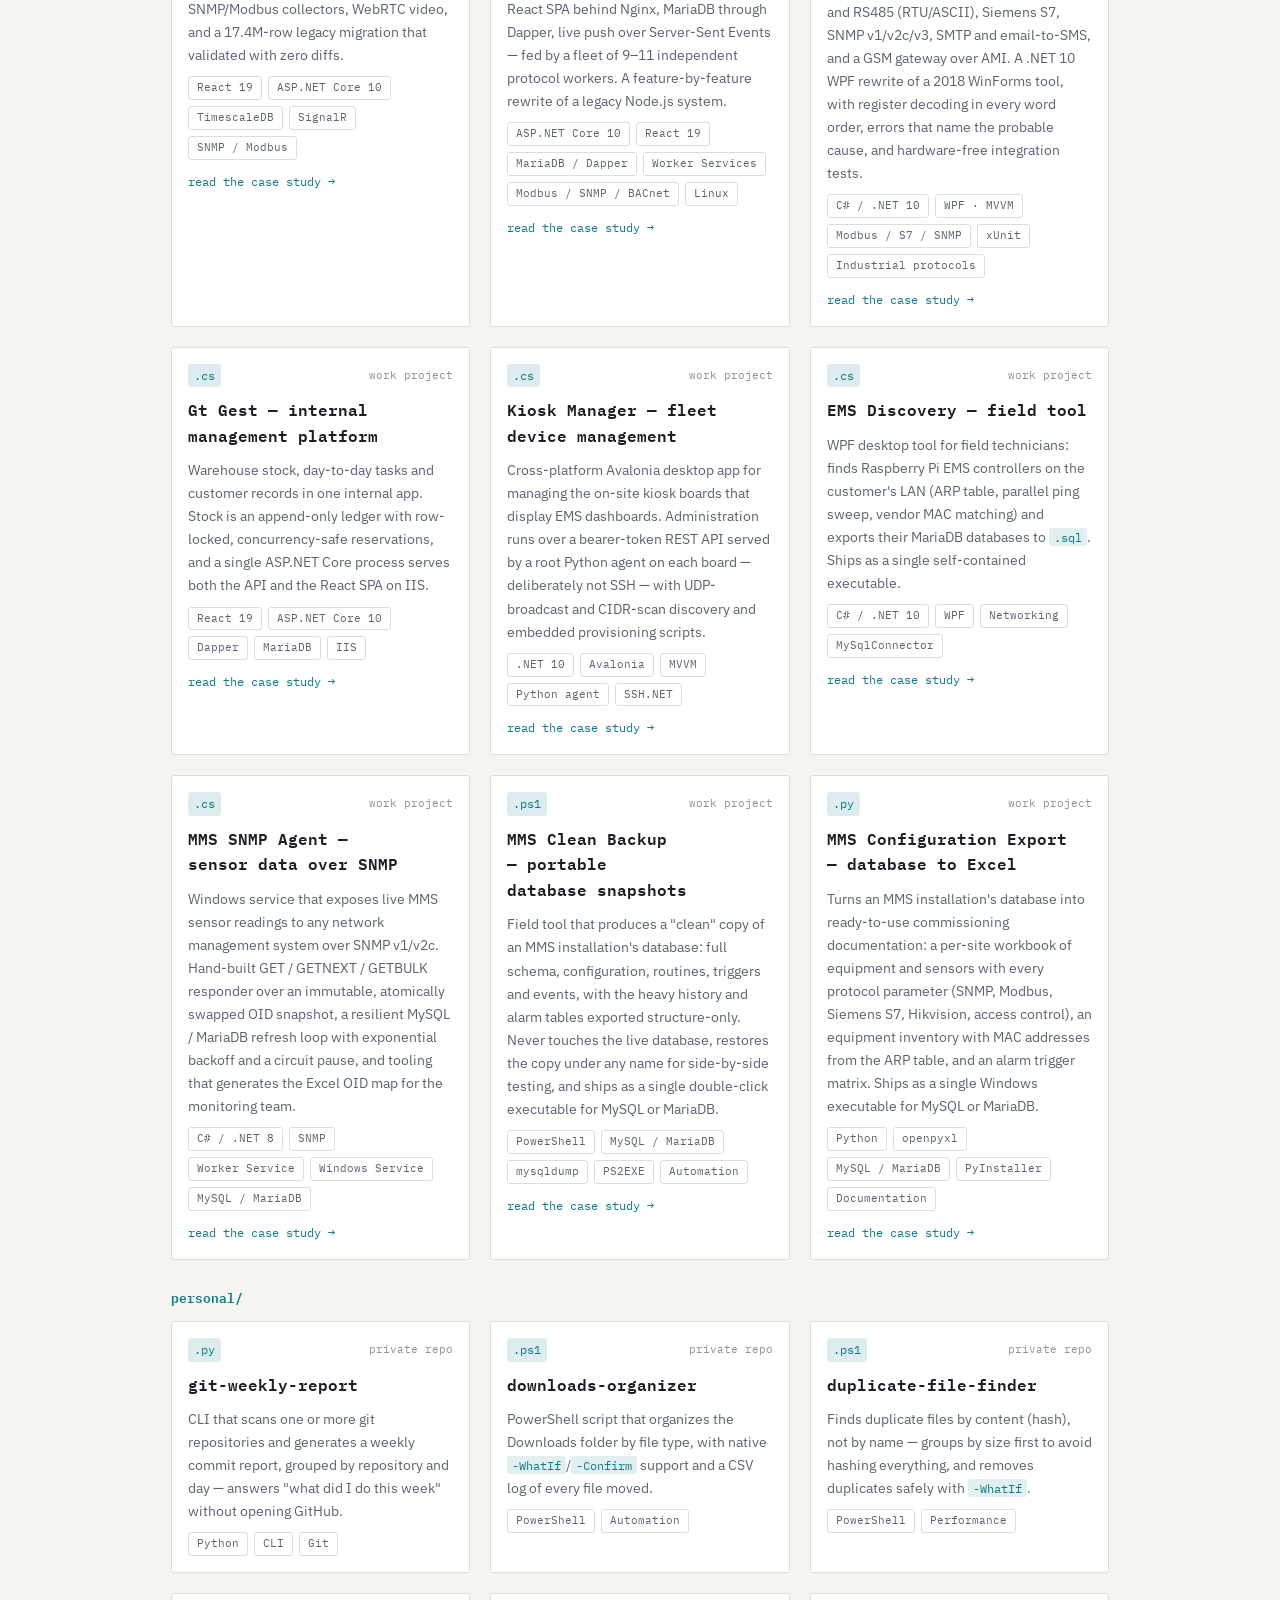
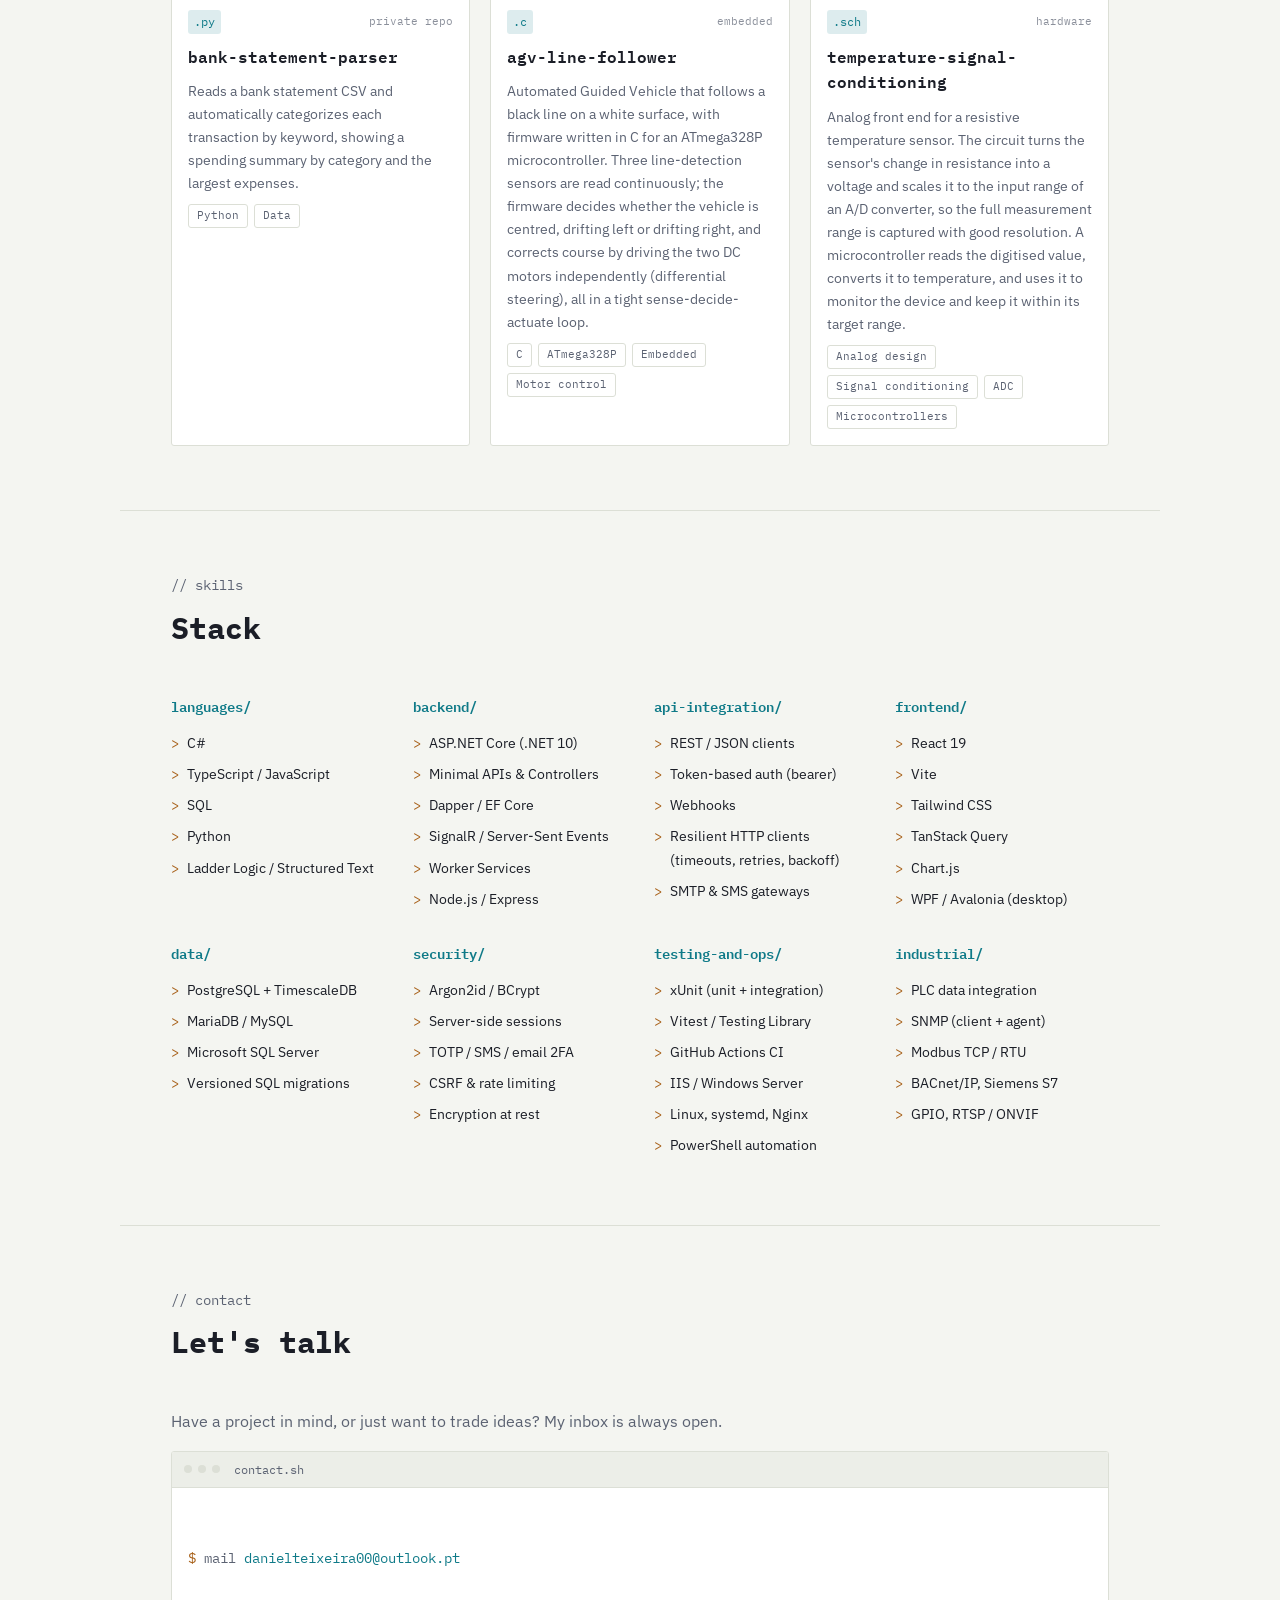
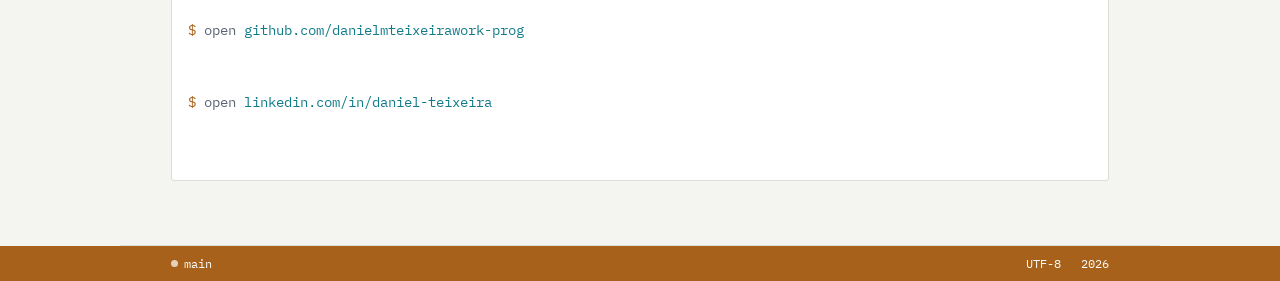
==== commit 5799f57f: "Add an API integration skills group" ====
--- a/index.html
+++ b/index.html
@@ -308,6 +308,10 @@
         <ul><li><span class="prompt">&gt;</span> ASP.NET Core (.NET 10)</li><li><span class="prompt">&gt;</span> Minimal APIs &amp; Controllers</li><li><span class="prompt">&gt;</span> Dapper / EF Core</li><li><span class="prompt">&gt;</span> SignalR / Server-Sent Events</li><li><span class="prompt">&gt;</span> Worker Services</li><li><span class="prompt">&gt;</span> Node.js / Express</li></ul>
       </div>
       <div class="skills-group">
+        <h3>api-integration/</h3>
+        <ul><li><span class="prompt">&gt;</span> REST / JSON clients</li><li><span class="prompt">&gt;</span> Token-based auth (bearer)</li><li><span class="prompt">&gt;</span> Webhooks</li><li><span class="prompt">&gt;</span> Resilient HTTP clients (timeouts, retries, backoff)</li><li><span class="prompt">&gt;</span> SMTP &amp; SMS gateways</li></ul>
+      </div>
+      <div class="skills-group">
         <h3>frontend/</h3>
         <ul><li><span class="prompt">&gt;</span> React 19</li><li><span class="prompt">&gt;</span> Vite</li><li><span class="prompt">&gt;</span> Tailwind CSS</li><li><span class="prompt">&gt;</span> TanStack Query</li><li><span class="prompt">&gt;</span> Chart.js</li><li><span class="prompt">&gt;</span> WPF / Avalonia (desktop)</li></ul>
       </div>
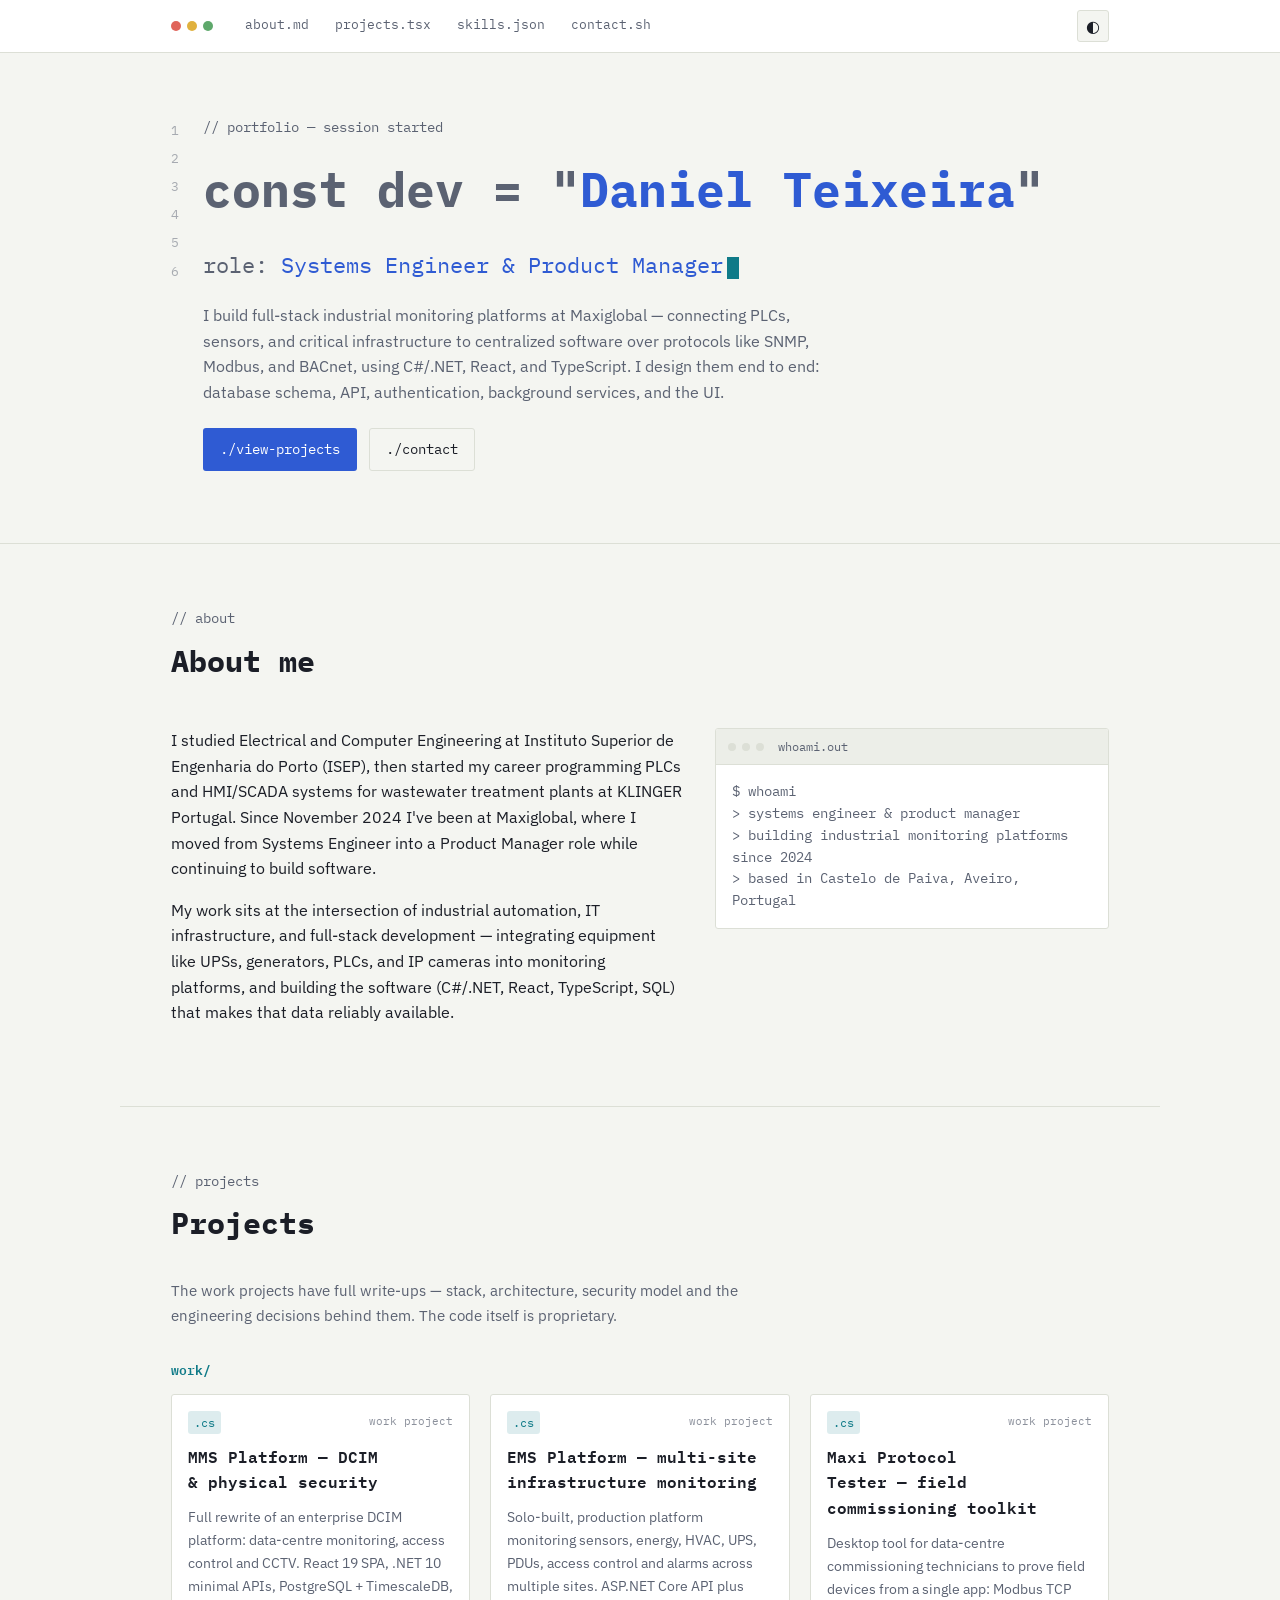
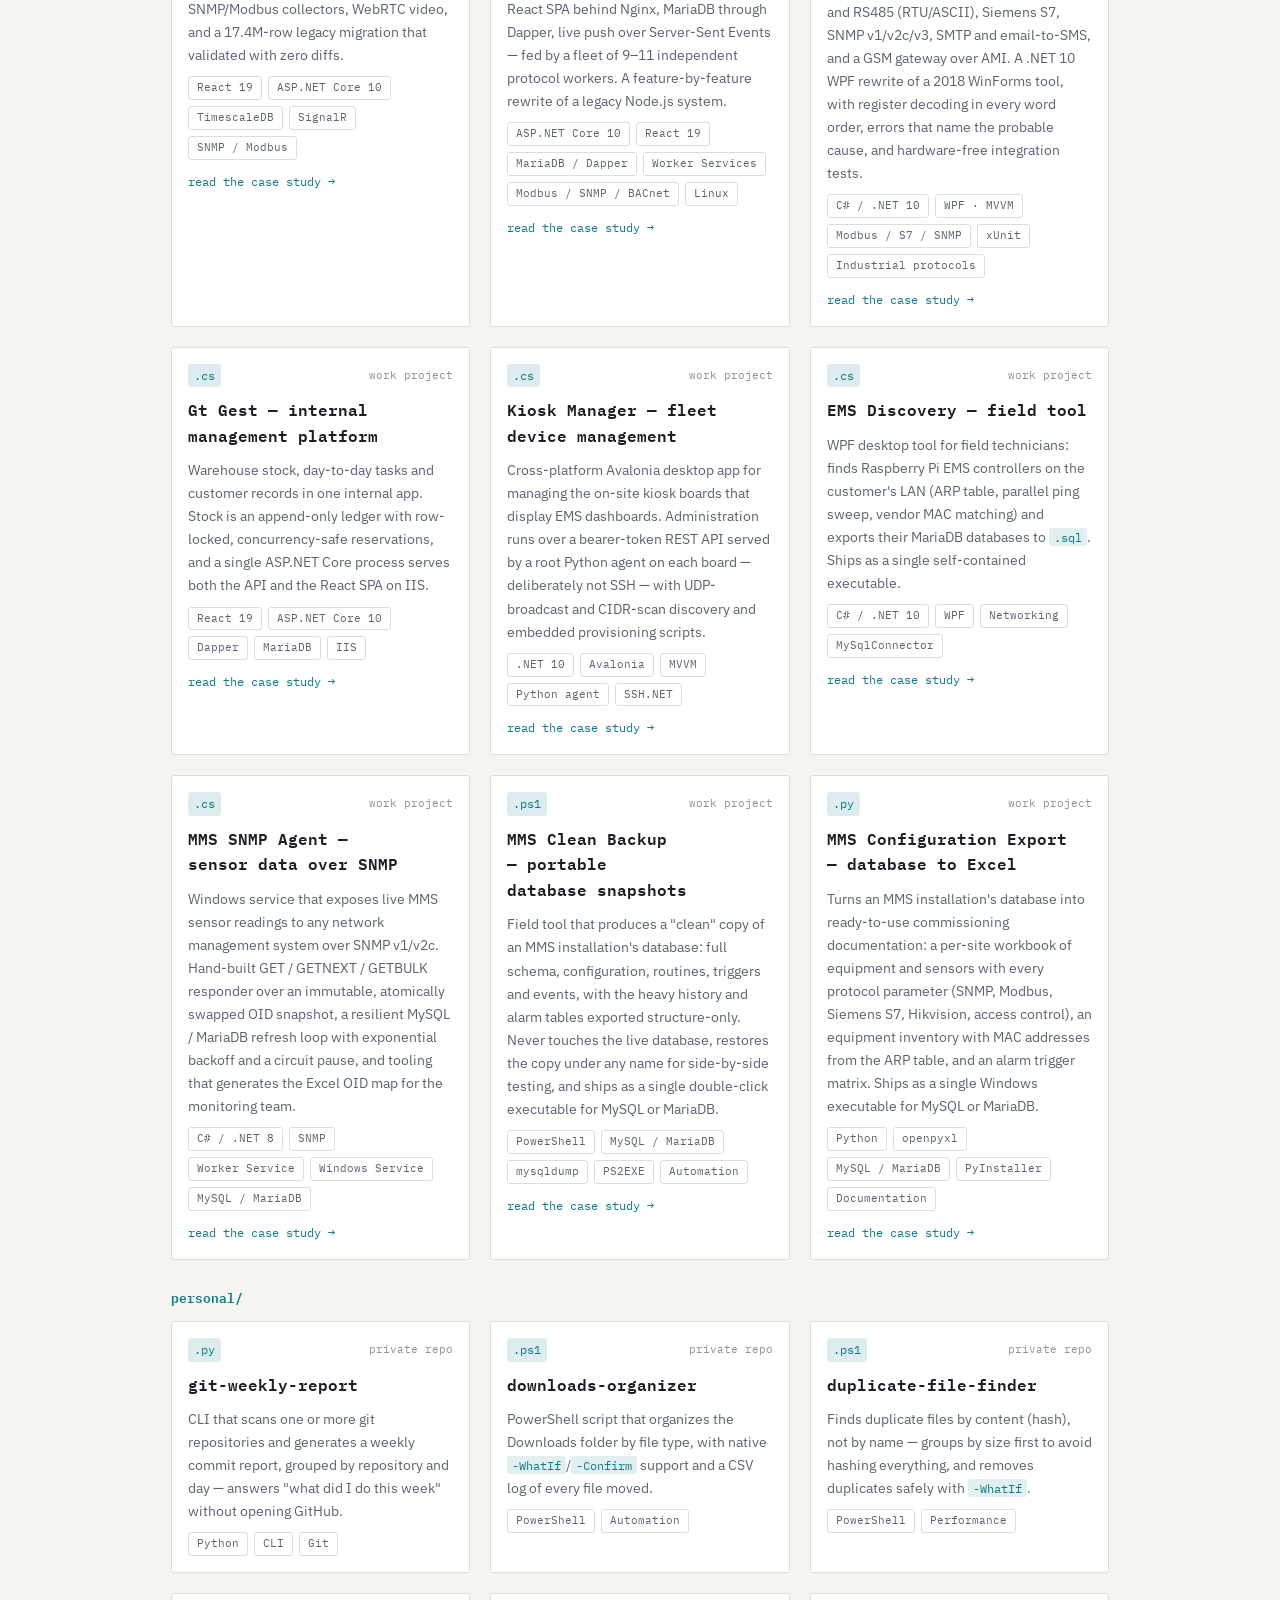
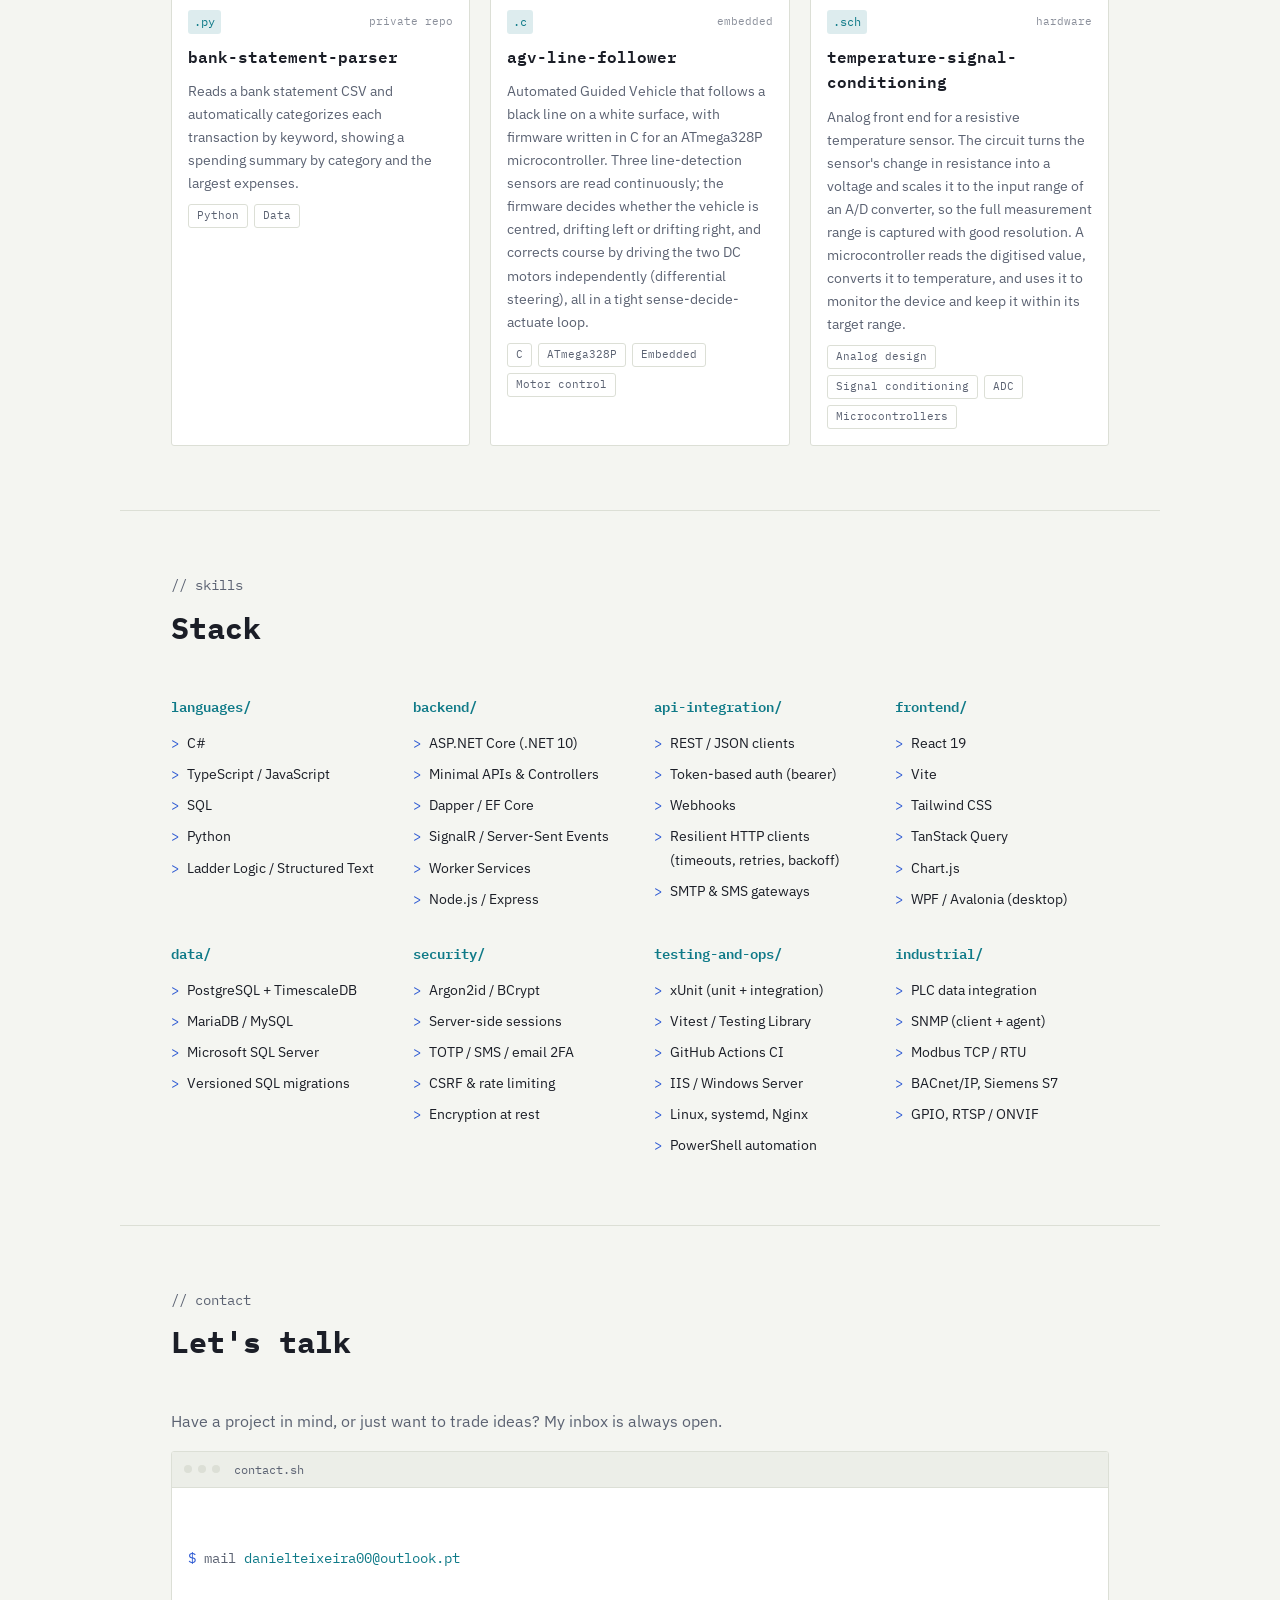
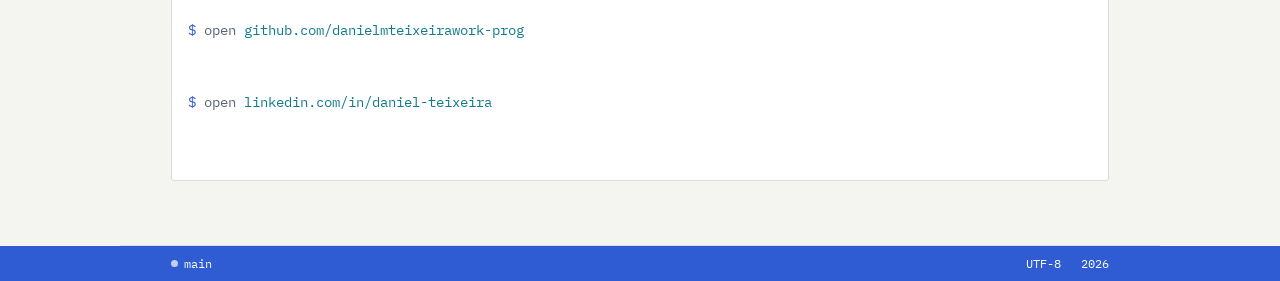
==== commit 0429877e: "Version the stylesheet link so colour changes reach cached browsers" ====
--- a/index.html
+++ b/index.html
@@ -5,7 +5,7 @@
 <meta name="viewport" content="width=device-width, initial-scale=1.0">
 <title>Daniel Teixeira — Portfolio</title>
 <meta name="description" content="Portfolio of Daniel Teixeira, Systems Engineer & Product Manager building full-stack industrial monitoring platforms.">
-<link rel="stylesheet" href="css/style.css">
+<link rel="stylesheet" href="css/style.css?v=2">
 <link rel="preconnect" href="https://fonts.googleapis.com">
 <link rel="preconnect" href="https://fonts.gstatic.com" crossorigin>
 <link href="https://fonts.googleapis.com/css2?family=IBM+Plex+Mono:wght@400;500;600;700&family=IBM+Plex+Sans:wght@400;500;600&display=swap" rel="stylesheet">
--- a/css/style.css
+++ b/css/style.css
@@ -6,7 +6,7 @@
   --text: #1b1e27;
   --text-dim: #5b6272;
   --border: #dcdfd6;
-  --accent: #a8611a;
+  --accent: #2f5bd3;
   --accent-2: #0f7a88;
   --accent-contrast: #ffffff;
 
@@ -25,7 +25,7 @@
     --text: #e7e4da;
     --text-dim: #8b93a7;
     --border: #262b38;
-    --accent: #ffb454;
+    --accent: #7aa2ff;
     --accent-2: #5ccfe6;
     --accent-contrast: #10131a;
   }
@@ -38,7 +38,7 @@
   --text: #e7e4da;
   --text-dim: #8b93a7;
   --border: #262b38;
-  --accent: #ffb454;
+  --accent: #7aa2ff;
   --accent-2: #5ccfe6;
   --accent-contrast: #10131a;
 }
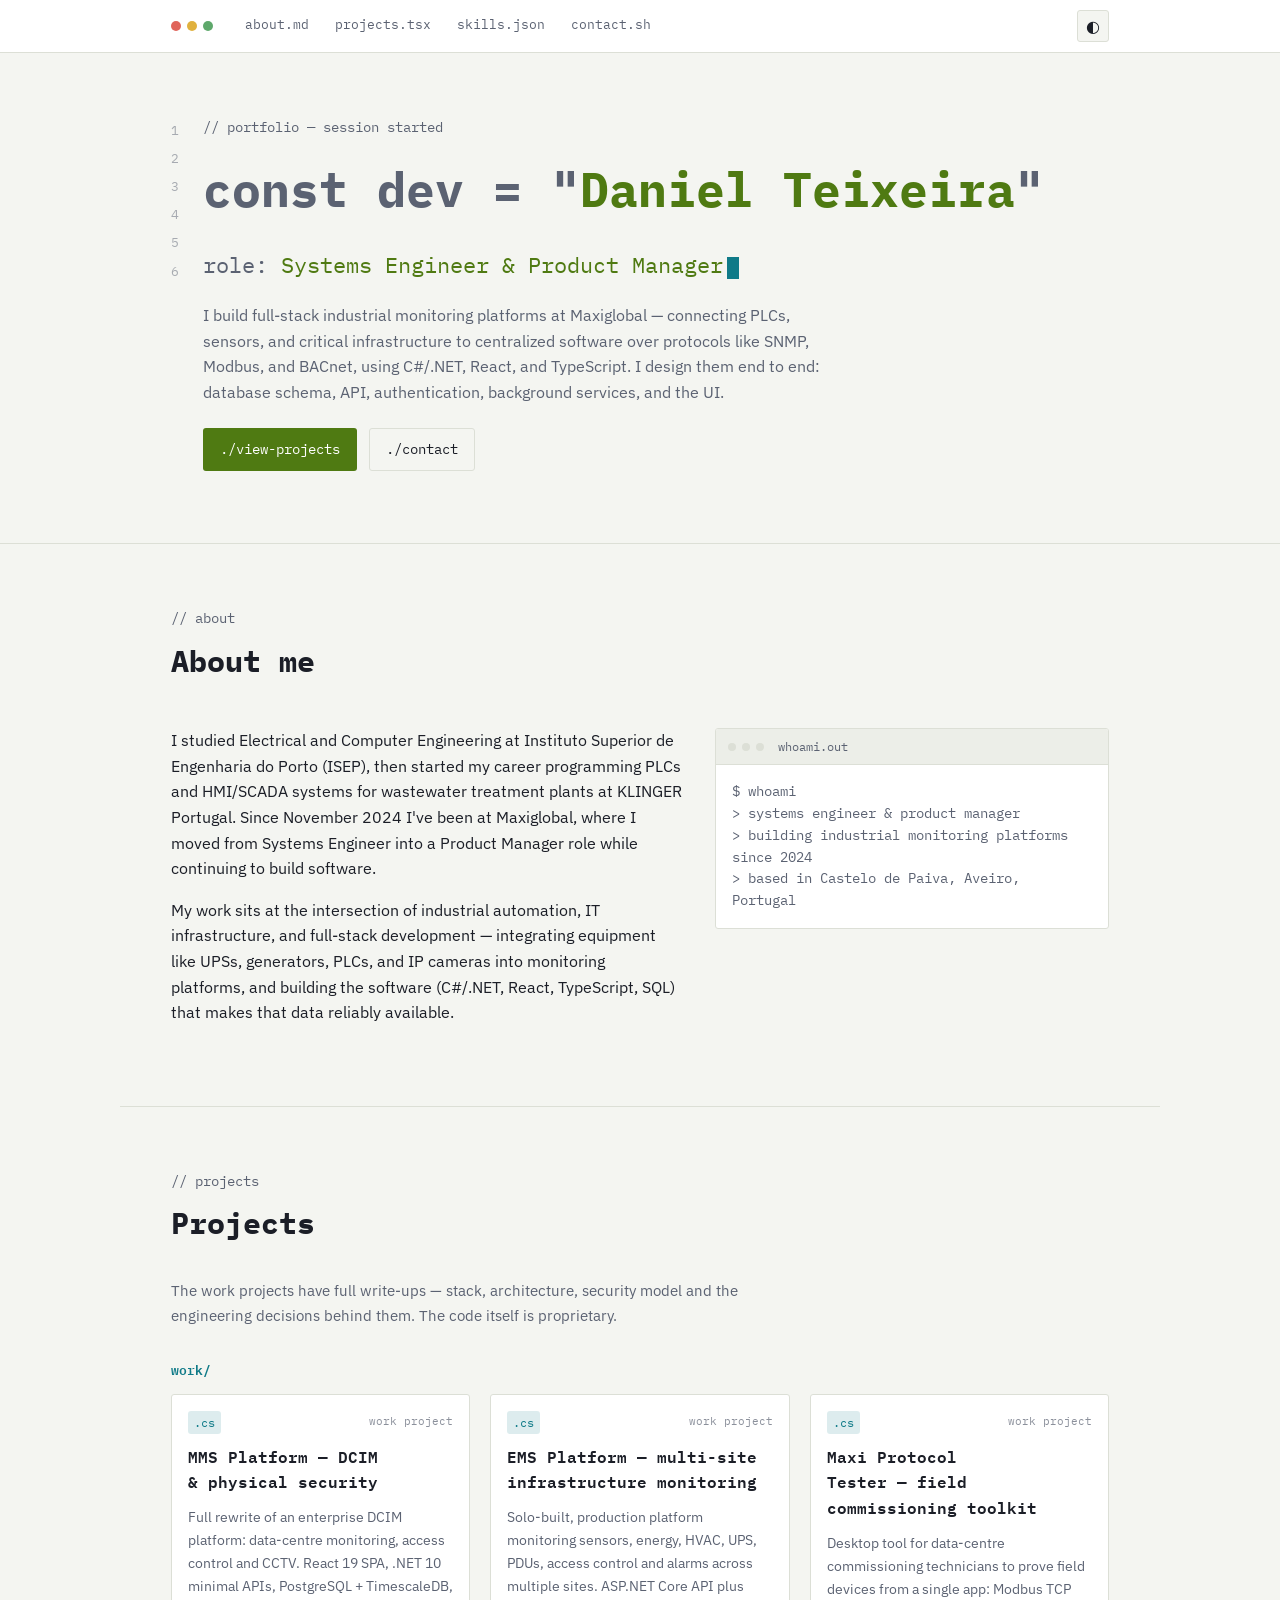
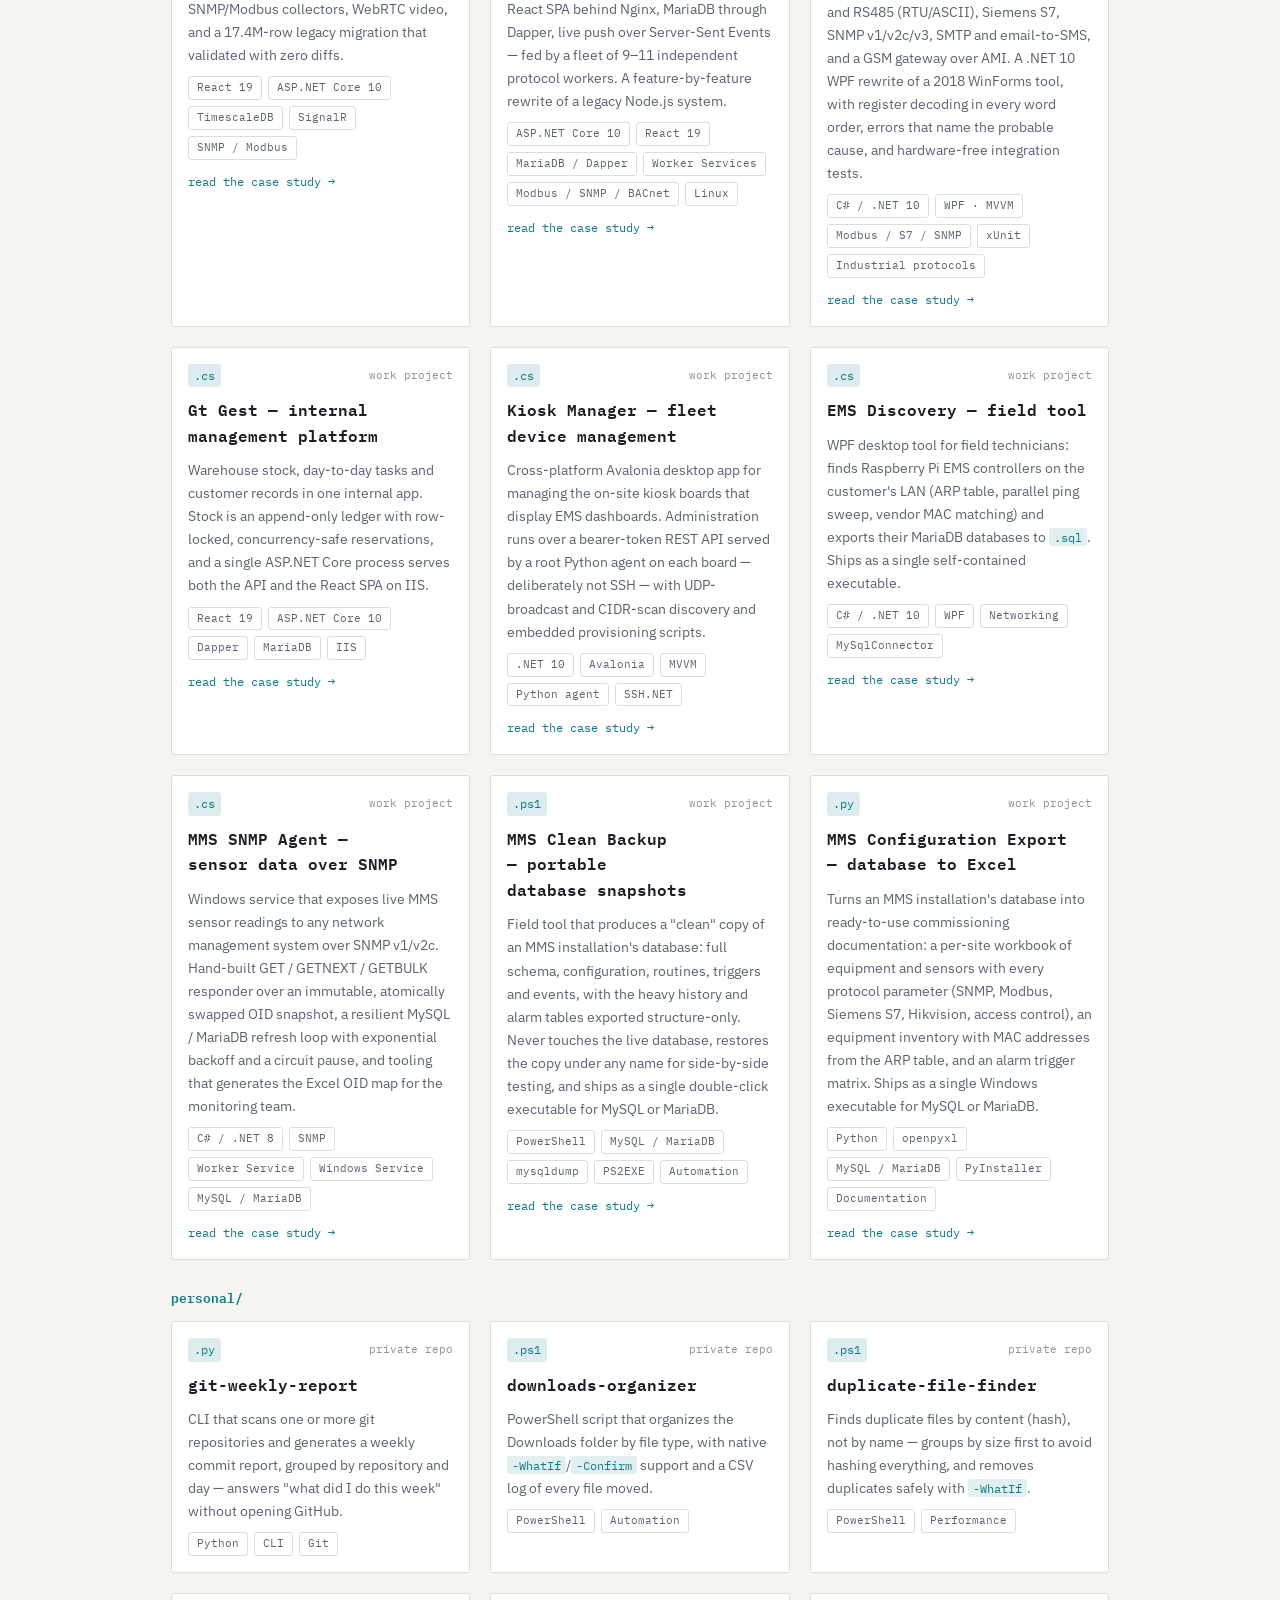
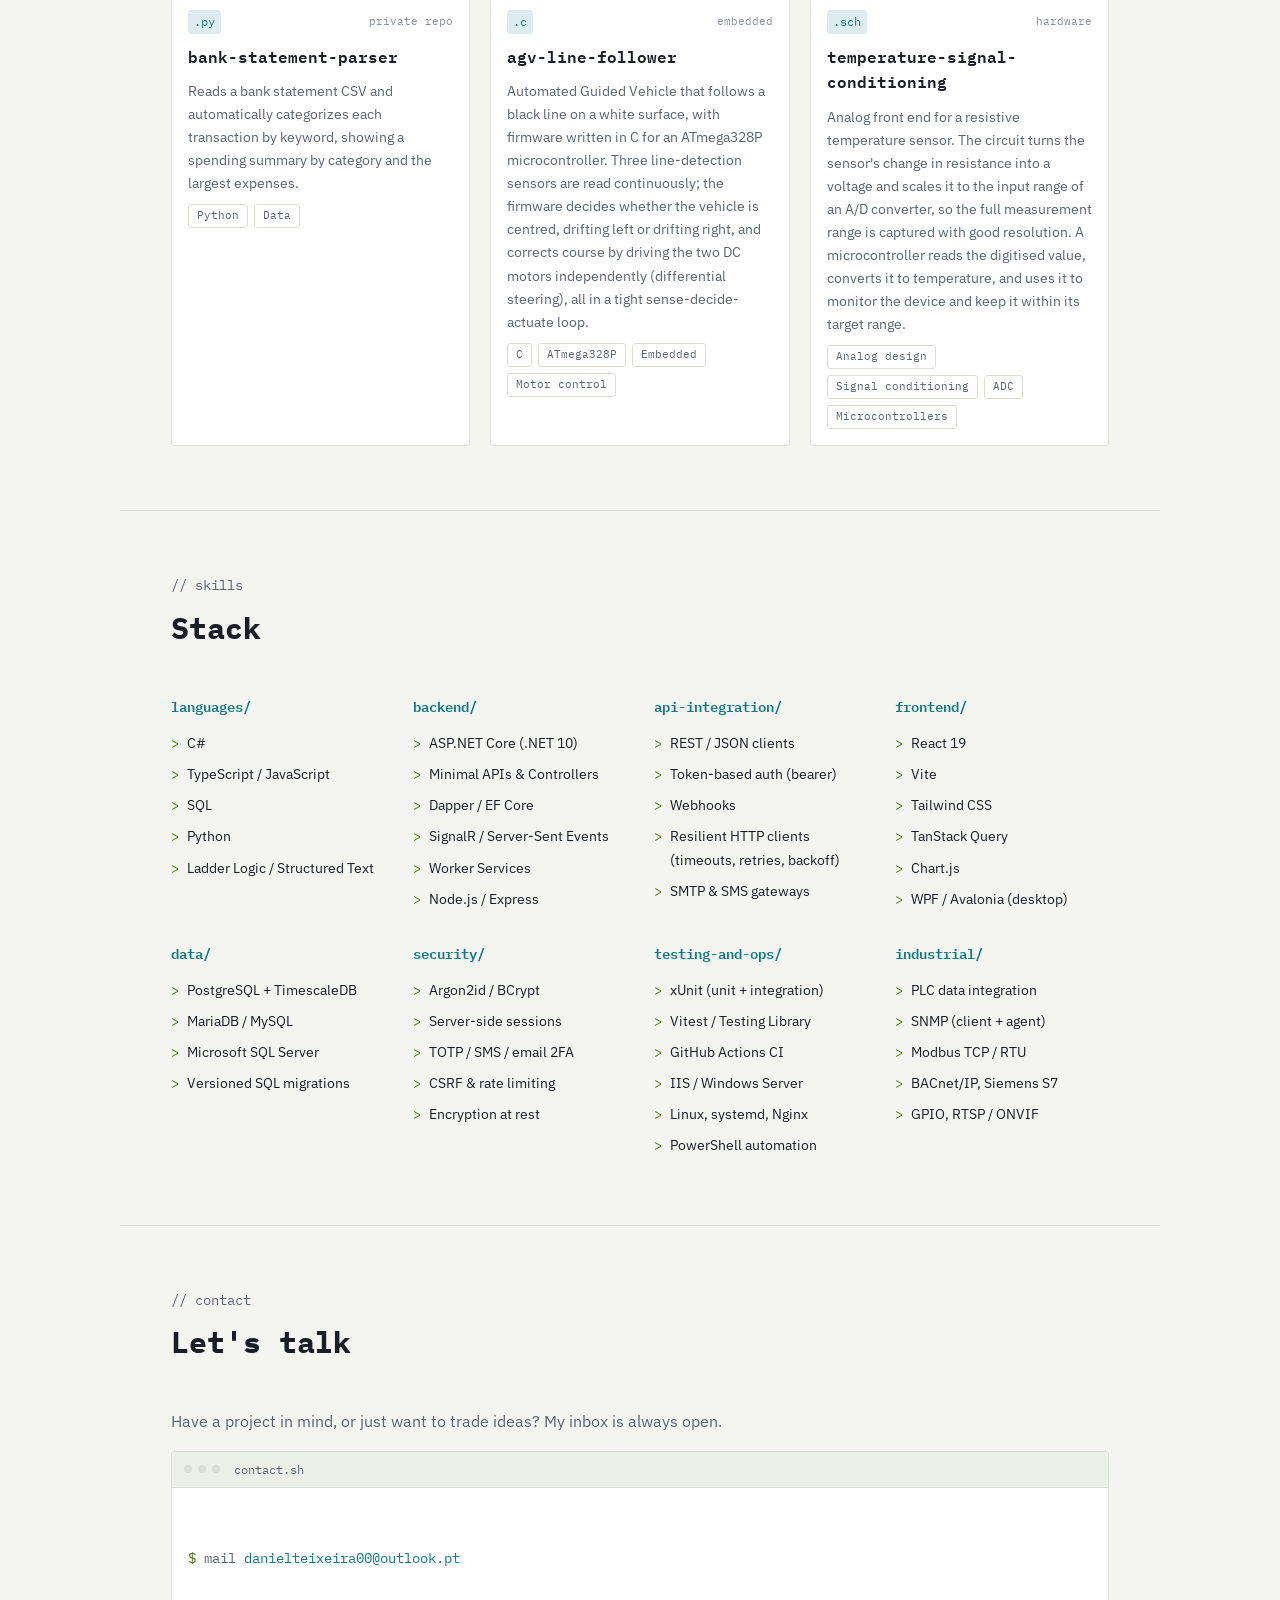
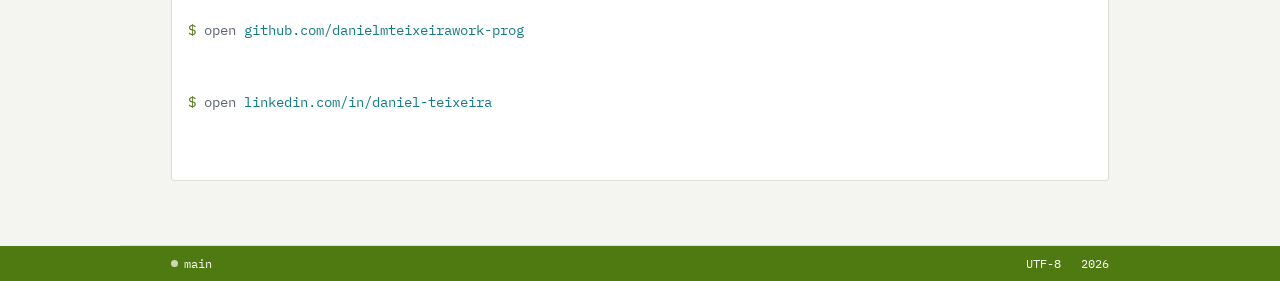
==== commit 15211809: "Change the accent colour from blue to green" ====
--- a/index.html
+++ b/index.html
@@ -5,7 +5,7 @@
 <meta name="viewport" content="width=device-width, initial-scale=1.0">
 <title>Daniel Teixeira — Portfolio</title>
 <meta name="description" content="Portfolio of Daniel Teixeira, Systems Engineer & Product Manager building full-stack industrial monitoring platforms.">
-<link rel="stylesheet" href="css/style.css?v=2">
+<link rel="stylesheet" href="css/style.css?v=3">
 <link rel="preconnect" href="https://fonts.googleapis.com">
 <link rel="preconnect" href="https://fonts.gstatic.com" crossorigin>
 <link href="https://fonts.googleapis.com/css2?family=IBM+Plex+Mono:wght@400;500;600;700&family=IBM+Plex+Sans:wght@400;500;600&display=swap" rel="stylesheet">
--- a/css/style.css
+++ b/css/style.css
@@ -6,7 +6,7 @@
   --text: #1b1e27;
   --text-dim: #5b6272;
   --border: #dcdfd6;
-  --accent: #2f5bd3;
+  --accent: #4f7a12;
   --accent-2: #0f7a88;
   --accent-contrast: #ffffff;
 
@@ -25,7 +25,7 @@
     --text: #e7e4da;
     --text-dim: #8b93a7;
     --border: #262b38;
-    --accent: #7aa2ff;
+    --accent: #c3e88d;
     --accent-2: #5ccfe6;
     --accent-contrast: #10131a;
   }
@@ -38,7 +38,7 @@
   --text: #e7e4da;
   --text-dim: #8b93a7;
   --border: #262b38;
-  --accent: #7aa2ff;
+  --accent: #c3e88d;
   --accent-2: #5ccfe6;
   --accent-contrast: #10131a;
 }
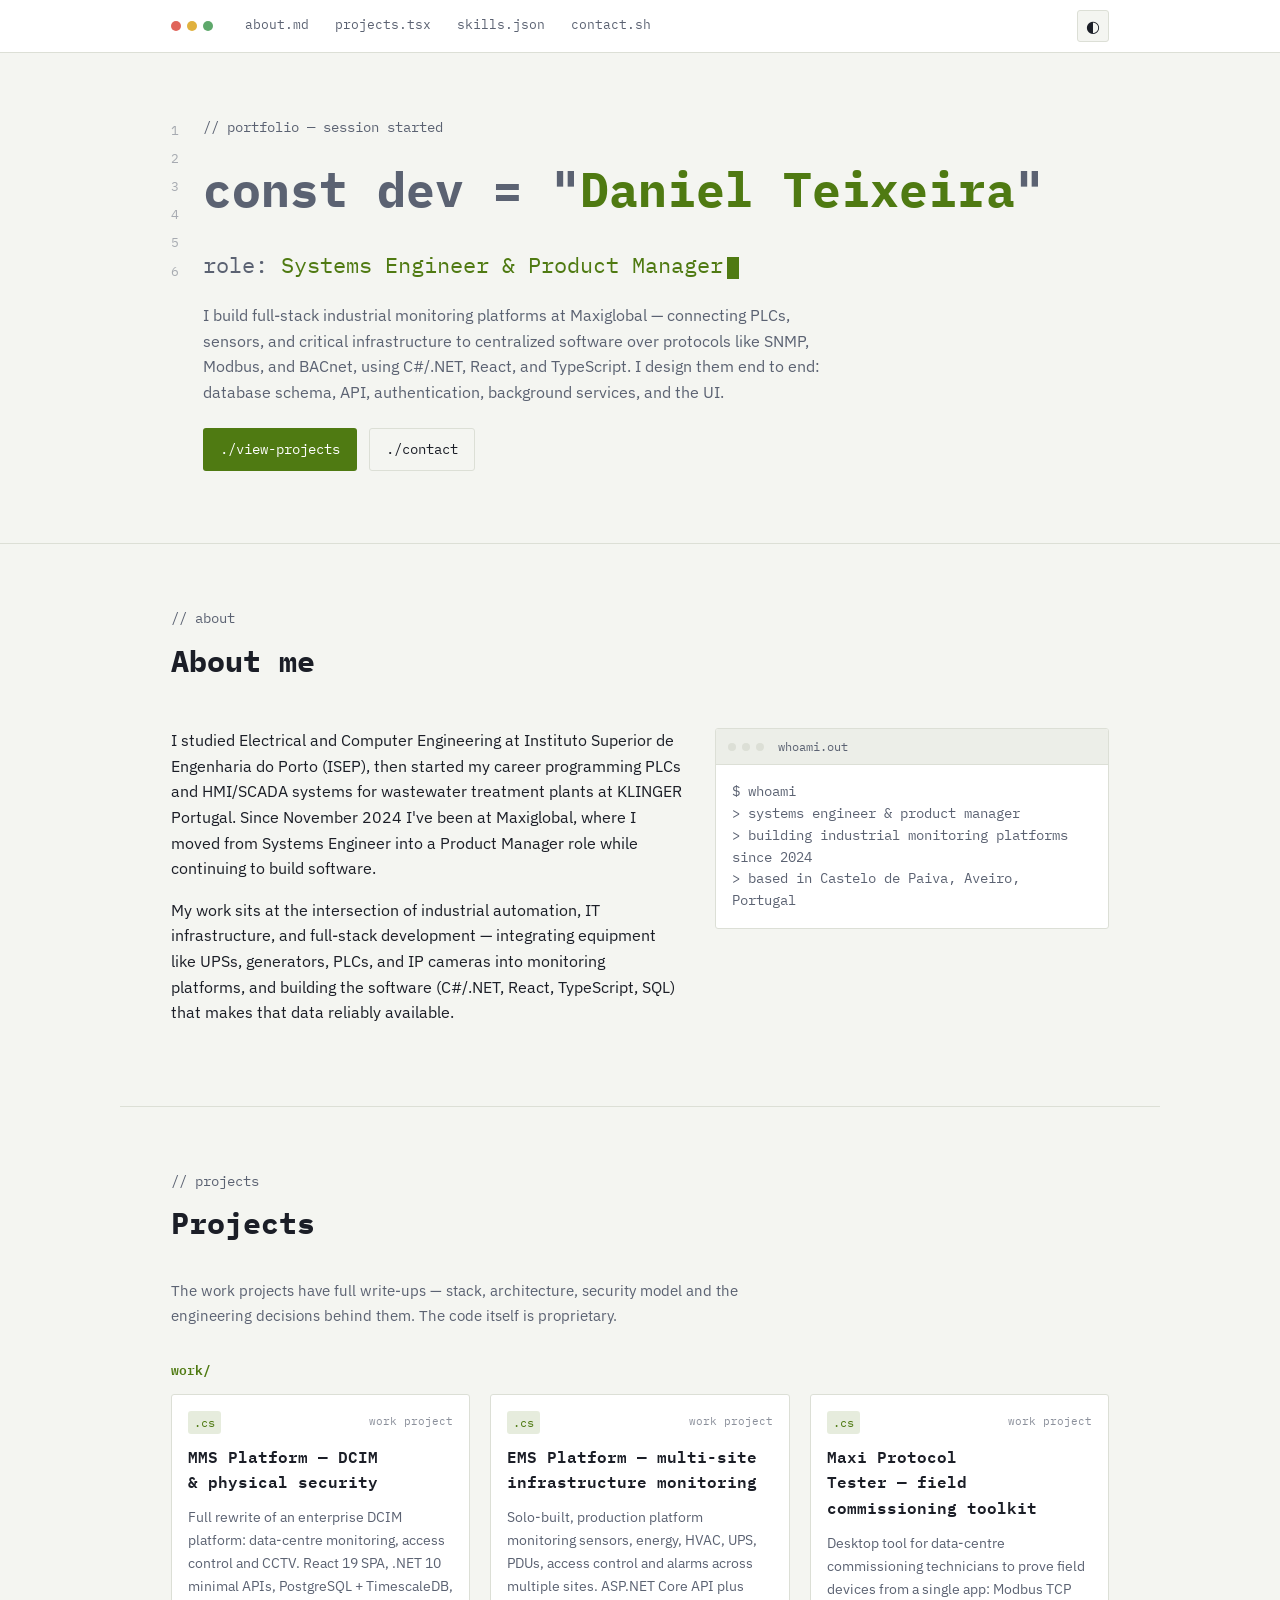
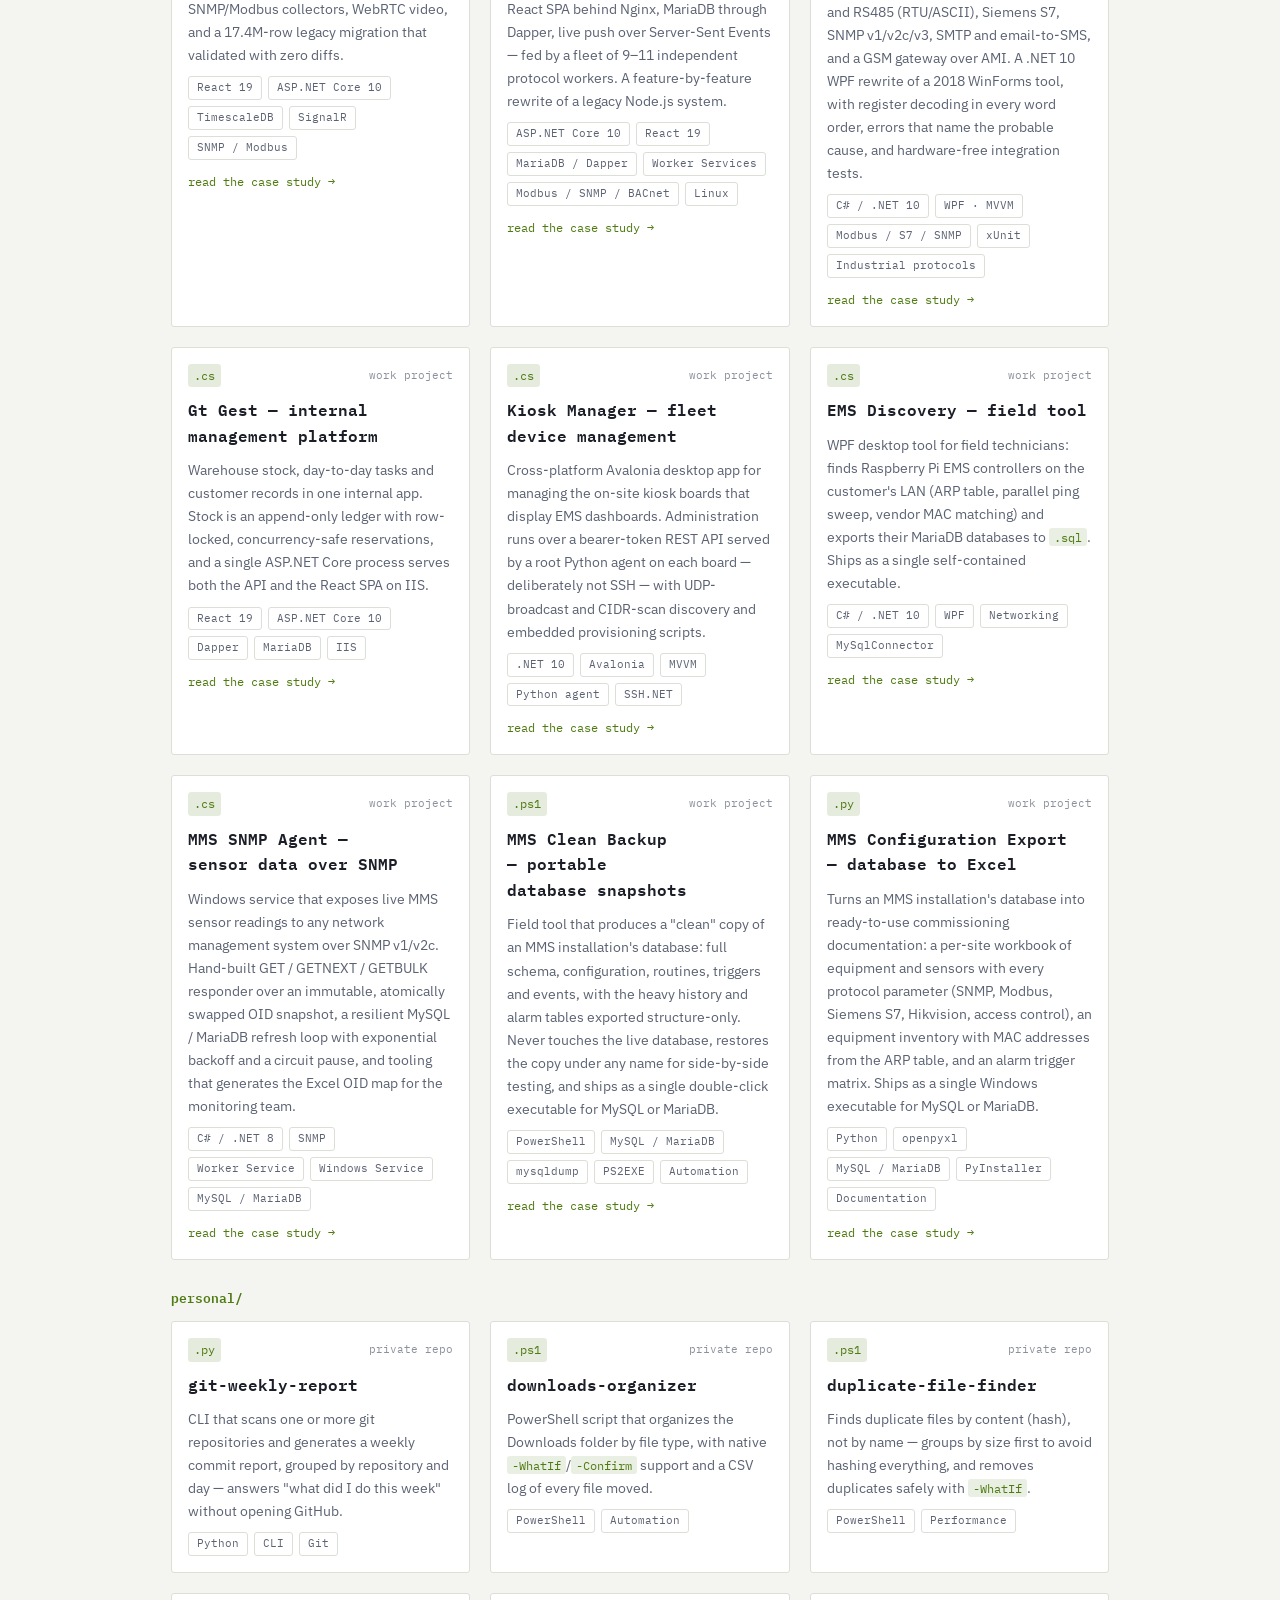
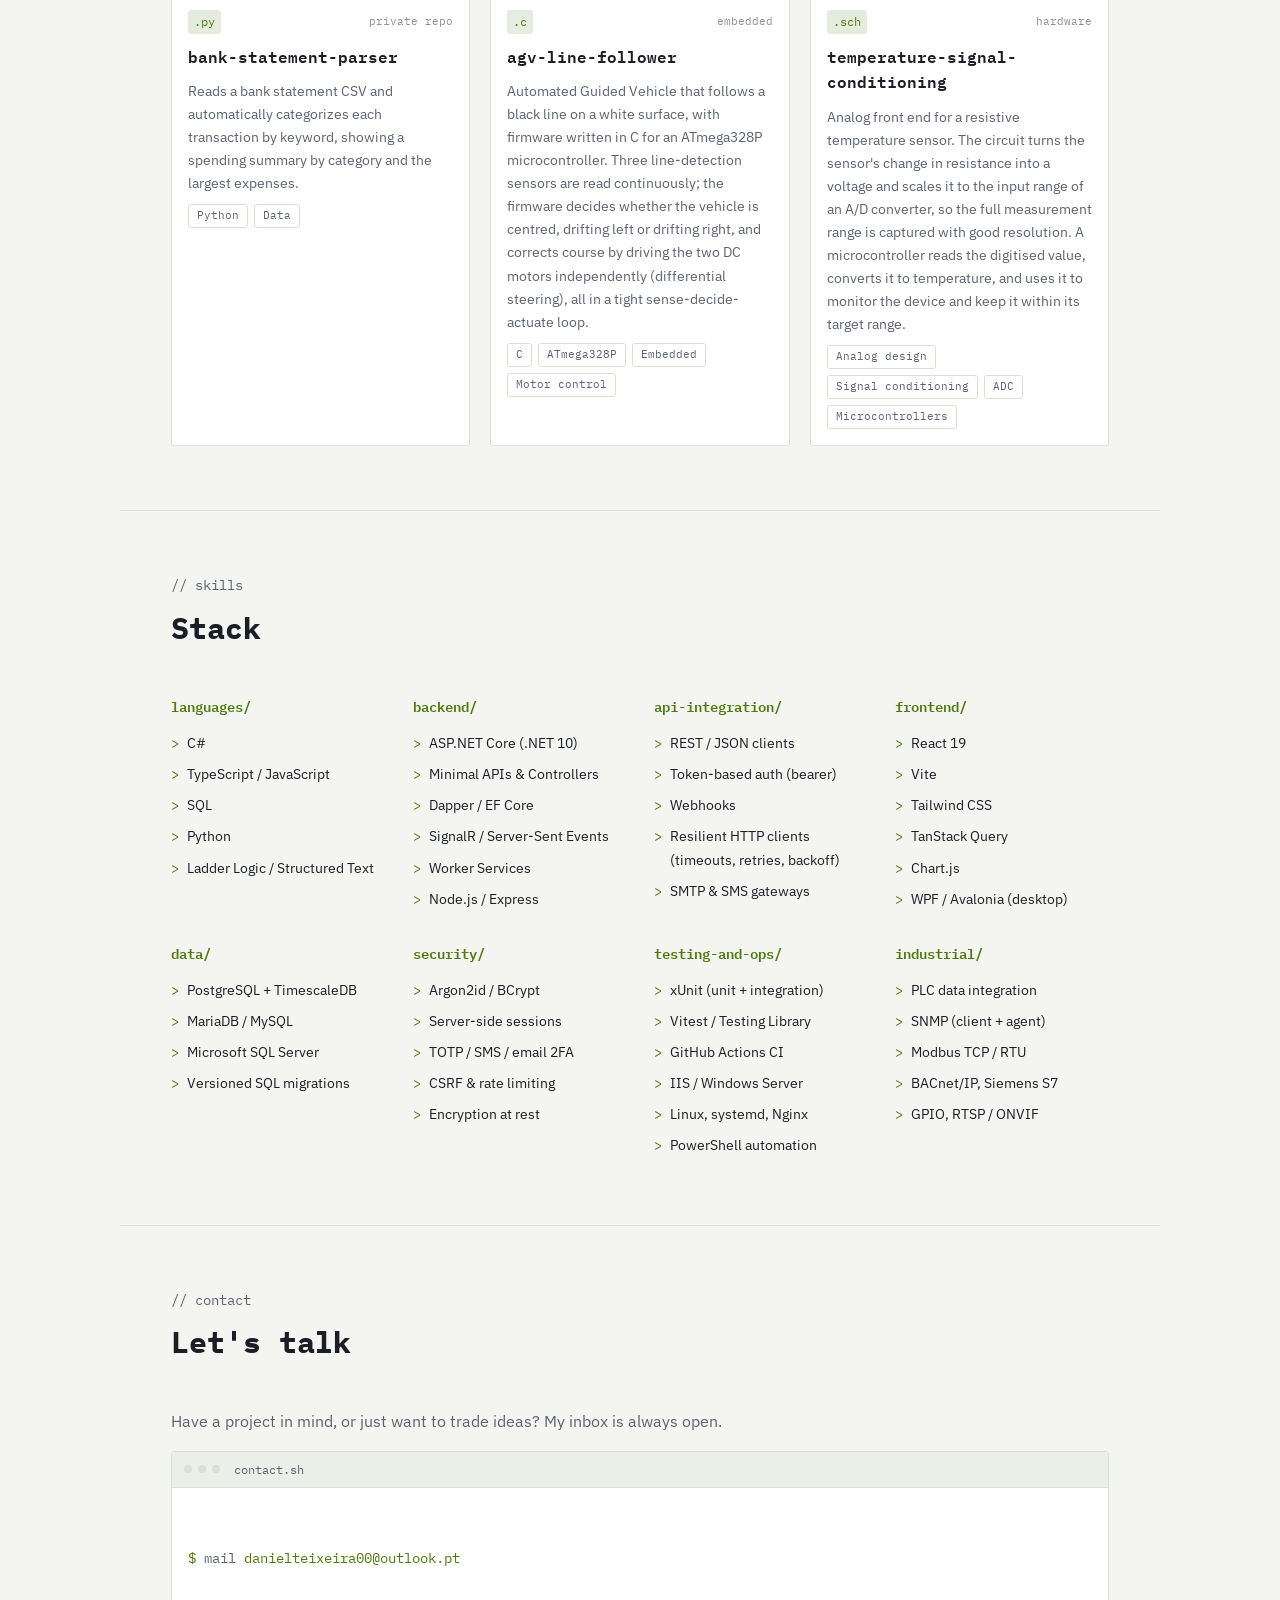
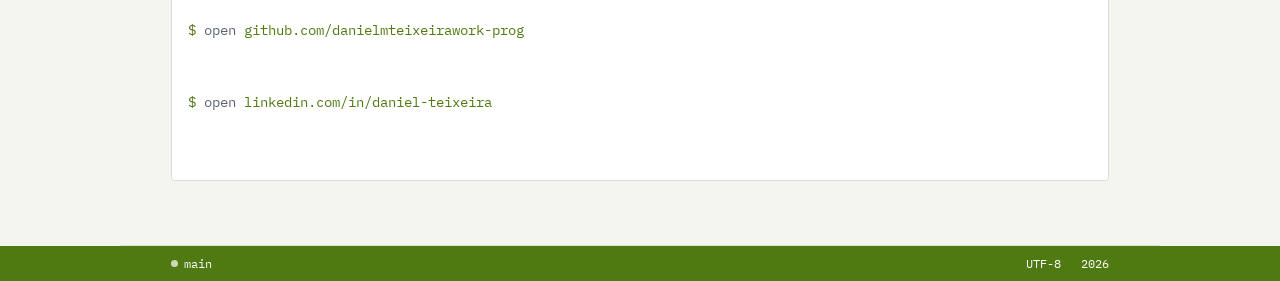
==== commit e23f137e: "Use the green accent for links, badges and headings too" ====
--- a/index.html
+++ b/index.html
@@ -5,7 +5,7 @@
 <meta name="viewport" content="width=device-width, initial-scale=1.0">
 <title>Daniel Teixeira — Portfolio</title>
 <meta name="description" content="Portfolio of Daniel Teixeira, Systems Engineer & Product Manager building full-stack industrial monitoring platforms.">
-<link rel="stylesheet" href="css/style.css?v=3">
+<link rel="stylesheet" href="css/style.css?v=4">
 <link rel="preconnect" href="https://fonts.googleapis.com">
 <link rel="preconnect" href="https://fonts.gstatic.com" crossorigin>
 <link href="https://fonts.googleapis.com/css2?family=IBM+Plex+Mono:wght@400;500;600;700&family=IBM+Plex+Sans:wght@400;500;600&display=swap" rel="stylesheet">
--- a/css/style.css
+++ b/css/style.css
@@ -7,7 +7,7 @@
   --text-dim: #5b6272;
   --border: #dcdfd6;
   --accent: #4f7a12;
-  --accent-2: #0f7a88;
+  --accent-2: #4f7a12;
   --accent-contrast: #ffffff;
 
   --font-mono: 'IBM Plex Mono', ui-monospace, 'SF Mono', Consolas, monospace;
@@ -26,7 +26,7 @@
     --text-dim: #8b93a7;
     --border: #262b38;
     --accent: #c3e88d;
-    --accent-2: #5ccfe6;
+    --accent-2: #c3e88d;
     --accent-contrast: #10131a;
   }
 }
@@ -39,7 +39,7 @@
   --text-dim: #8b93a7;
   --border: #262b38;
   --accent: #c3e88d;
-  --accent-2: #5ccfe6;
+  --accent-2: #c3e88d;
   --accent-contrast: #10131a;
 }
 
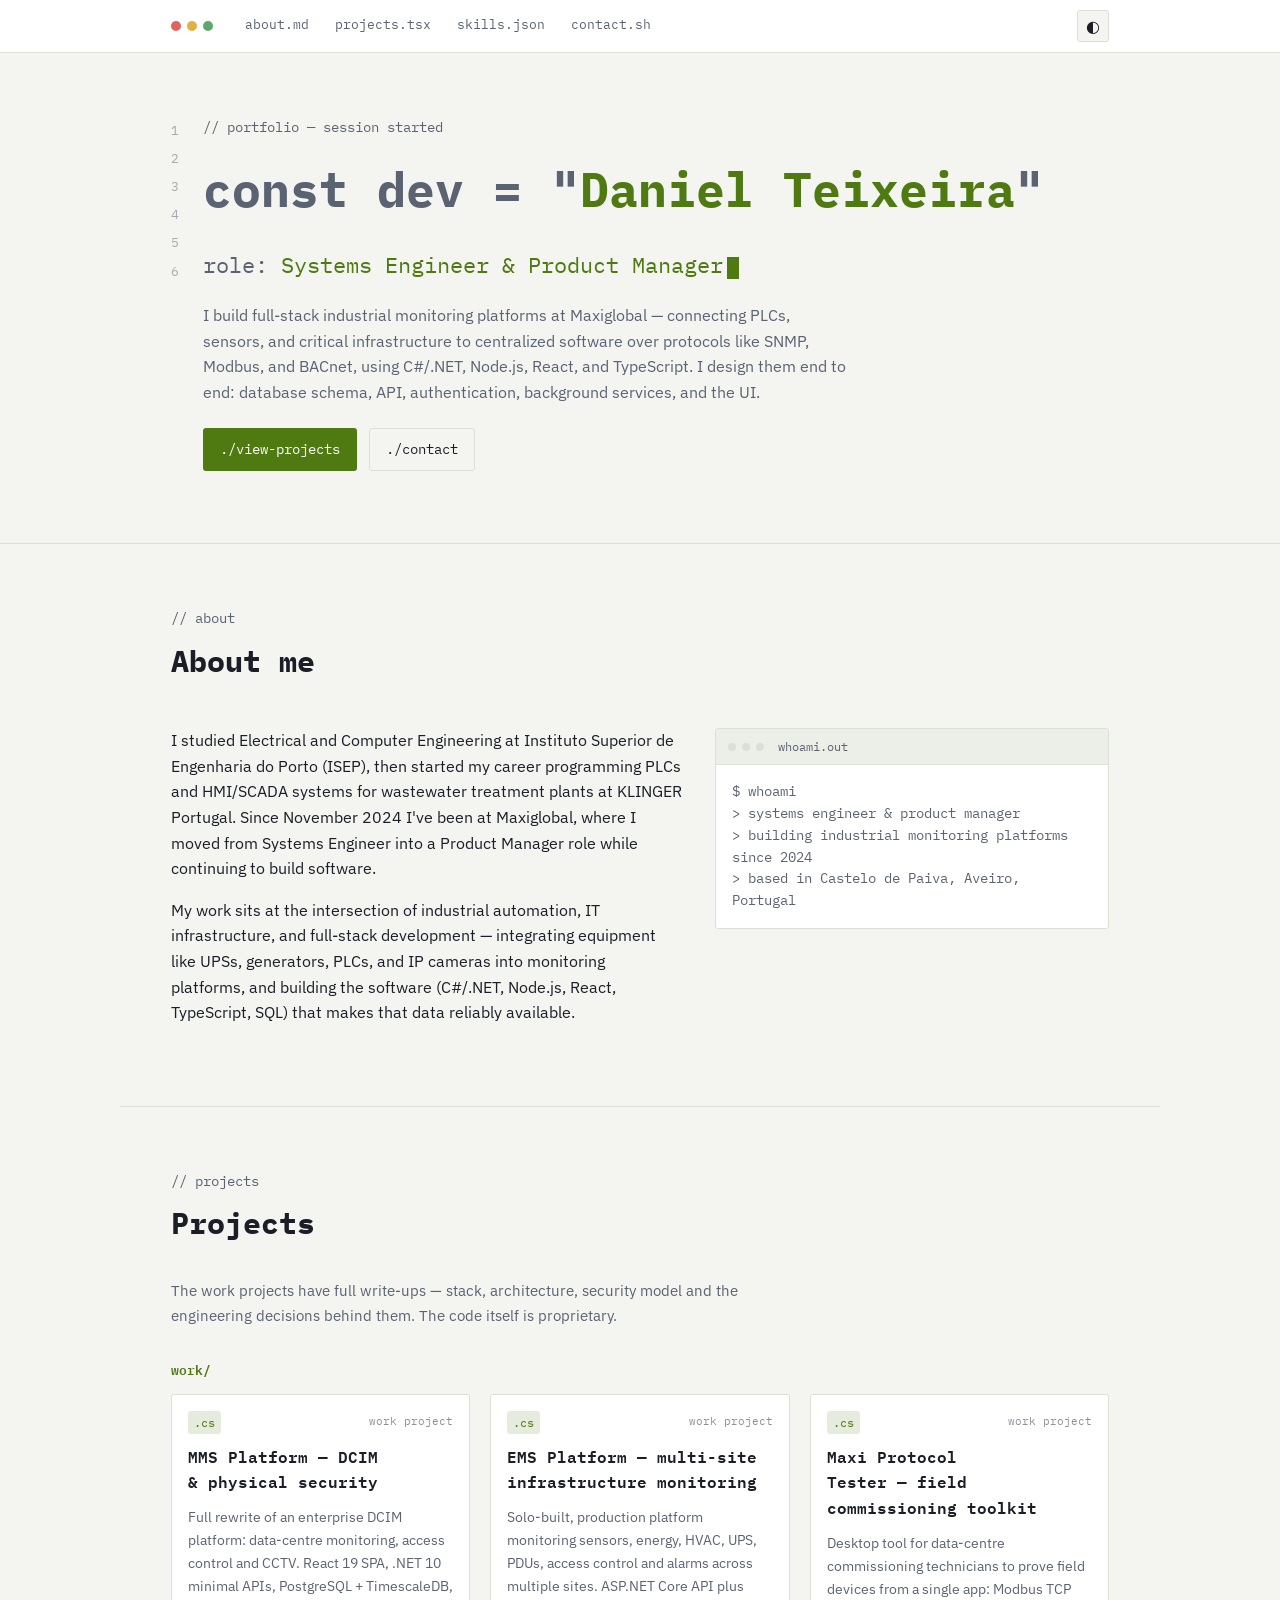
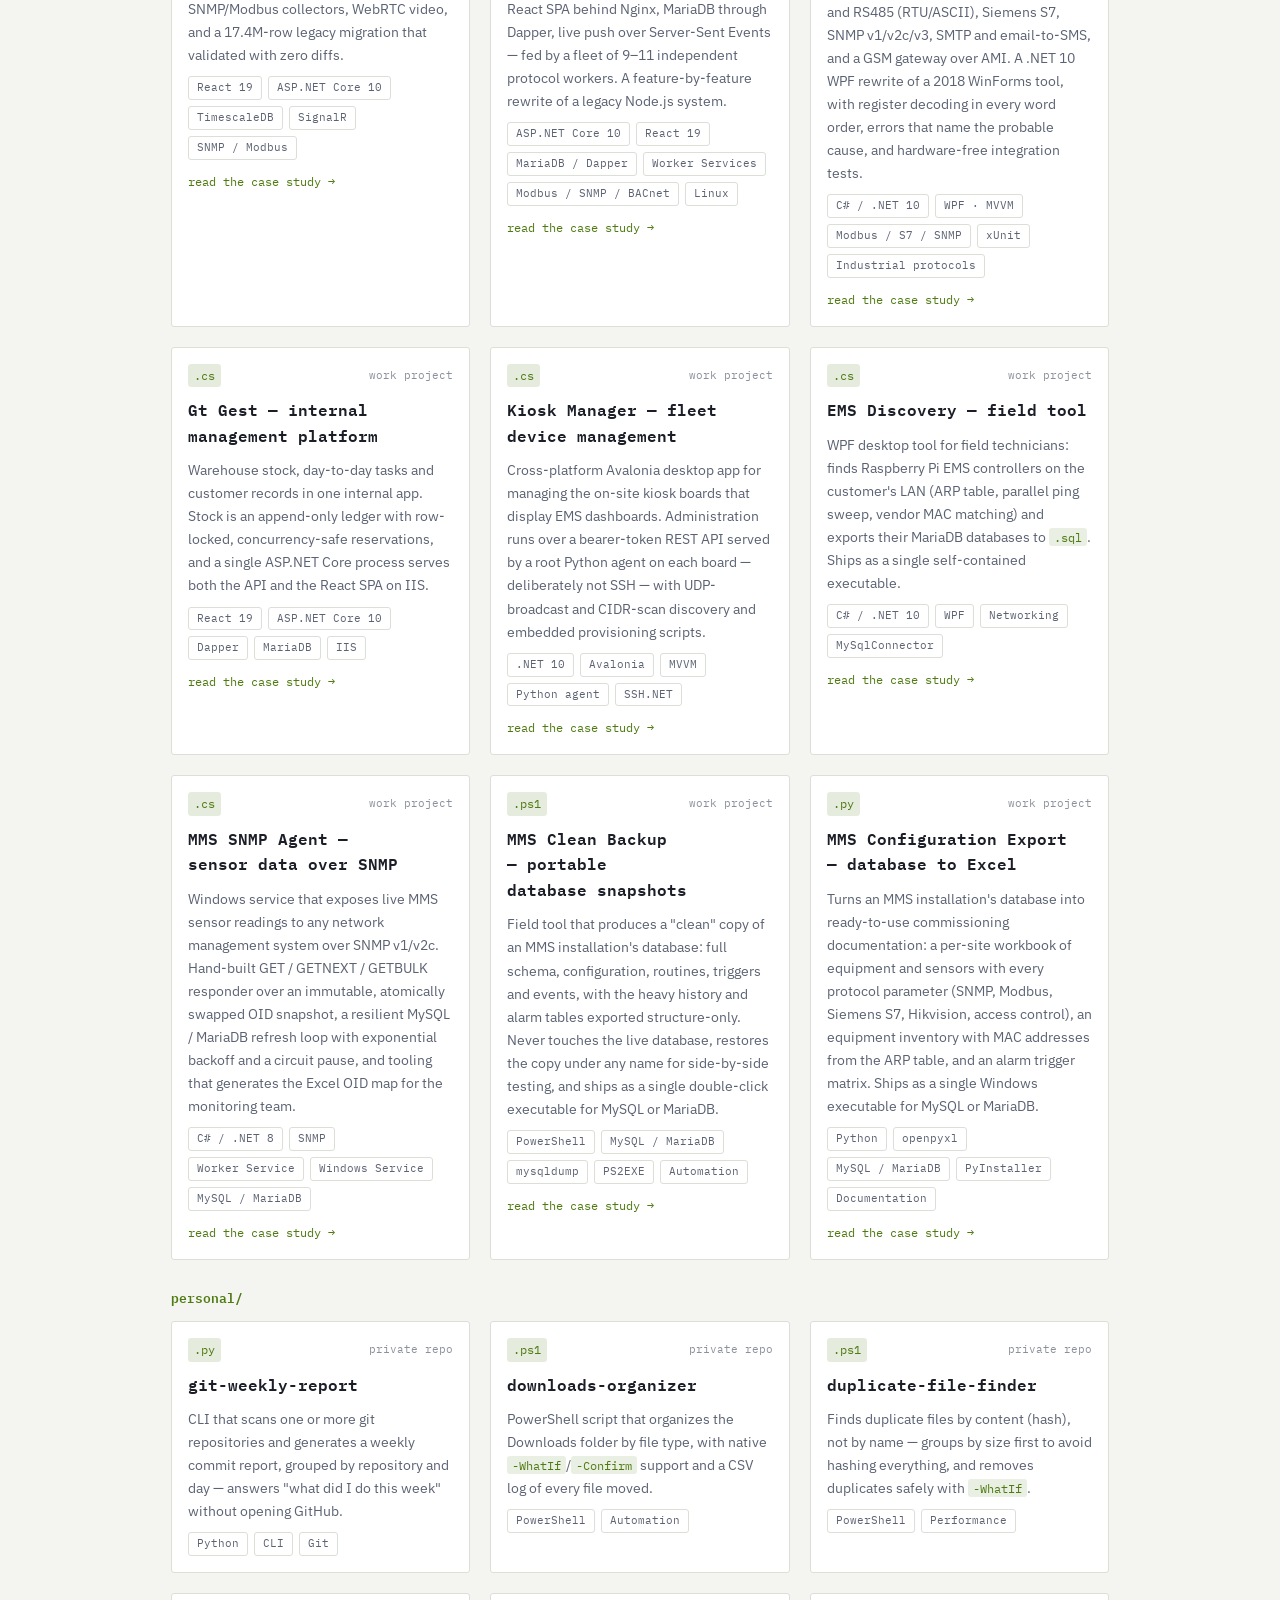
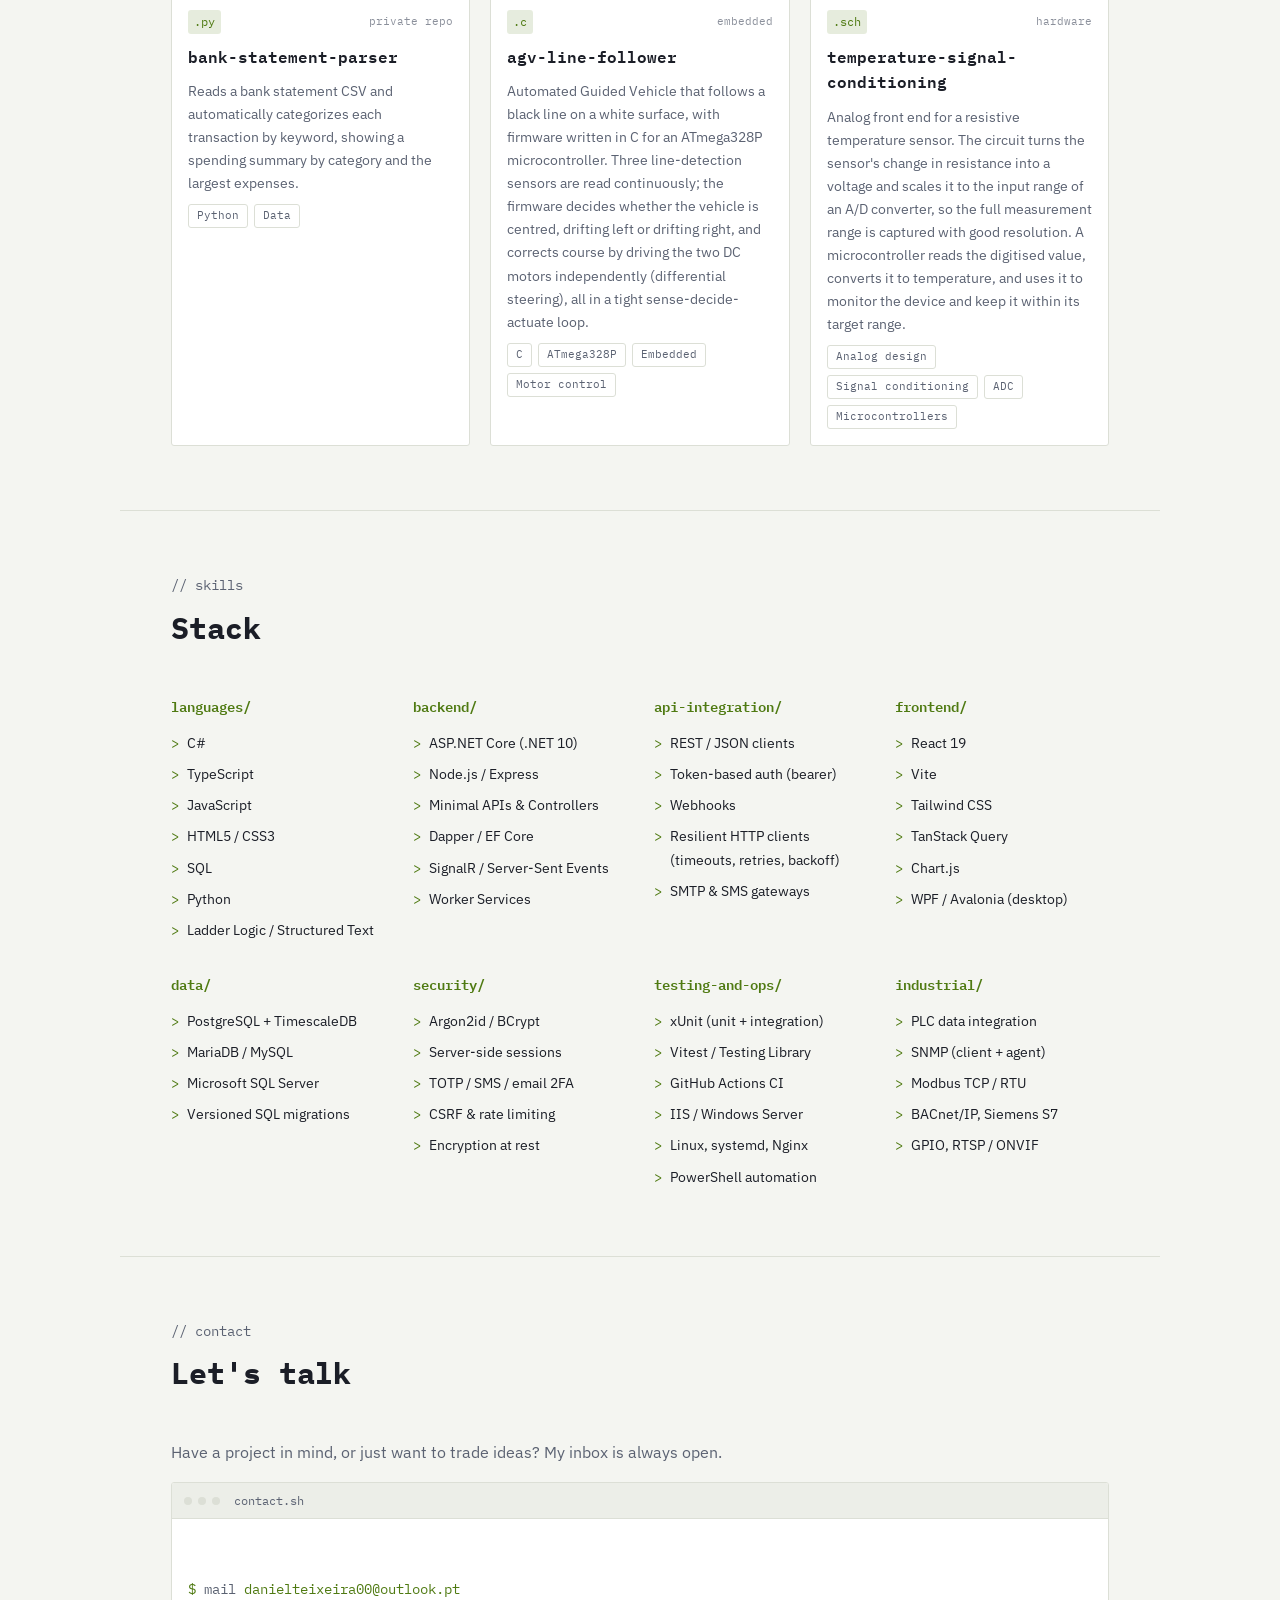
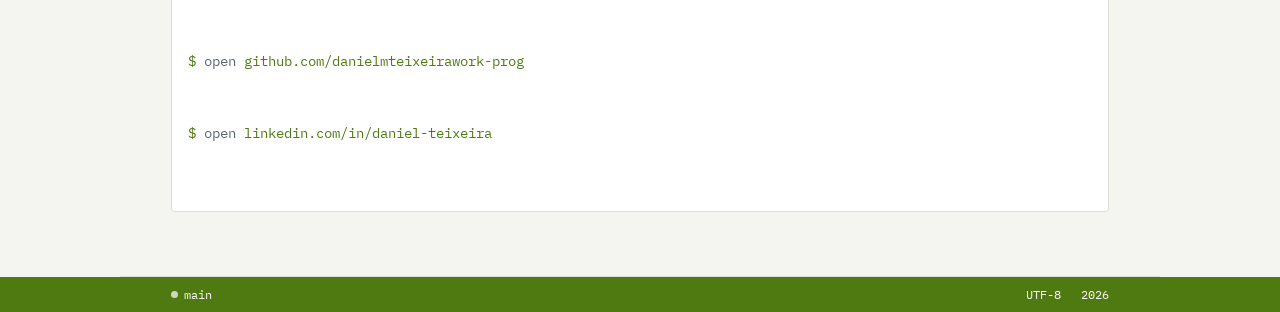
==== commit 577233ae: "Surface TypeScript, Node.js and HTML/CSS in the skills and intro" ====
--- a/index.html
+++ b/index.html
@@ -42,7 +42,7 @@
           I build full-stack industrial monitoring platforms at Maxiglobal —
           connecting PLCs, sensors, and critical infrastructure to centralized
           software over protocols like SNMP, Modbus, and BACnet, using
-          C#/.NET, React, and TypeScript. I design them end to end: database
+          C#/.NET, Node.js, React, and TypeScript. I design them end to end: database
           schema, API, authentication, background services, and the UI.
         </p>
         <div class="hero-actions">
@@ -70,7 +70,7 @@
           My work sits at the intersection of industrial automation, IT
           infrastructure, and full-stack development — integrating equipment
           like UPSs, generators, PLCs, and IP cameras into monitoring
-          platforms, and building the software (C#/.NET, React, TypeScript,
+          platforms, and building the software (C#/.NET, Node.js, React, TypeScript,
           SQL) that makes that data reliably available.
         </p>
       </div>
@@ -301,11 +301,11 @@
     <div class="skills-grid">
       <div class="skills-group">
         <h3>languages/</h3>
-        <ul><li><span class="prompt">&gt;</span> C#</li><li><span class="prompt">&gt;</span> TypeScript / JavaScript</li><li><span class="prompt">&gt;</span> SQL</li><li><span class="prompt">&gt;</span> Python</li><li><span class="prompt">&gt;</span> Ladder Logic / Structured Text</li></ul>
+        <ul><li><span class="prompt">&gt;</span> C#</li><li><span class="prompt">&gt;</span> TypeScript</li><li><span class="prompt">&gt;</span> JavaScript</li><li><span class="prompt">&gt;</span> HTML5 / CSS3</li><li><span class="prompt">&gt;</span> SQL</li><li><span class="prompt">&gt;</span> Python</li><li><span class="prompt">&gt;</span> Ladder Logic / Structured Text</li></ul>
       </div>
       <div class="skills-group">
         <h3>backend/</h3>
-        <ul><li><span class="prompt">&gt;</span> ASP.NET Core (.NET 10)</li><li><span class="prompt">&gt;</span> Minimal APIs &amp; Controllers</li><li><span class="prompt">&gt;</span> Dapper / EF Core</li><li><span class="prompt">&gt;</span> SignalR / Server-Sent Events</li><li><span class="prompt">&gt;</span> Worker Services</li><li><span class="prompt">&gt;</span> Node.js / Express</li></ul>
+        <ul><li><span class="prompt">&gt;</span> ASP.NET Core (.NET 10)</li><li><span class="prompt">&gt;</span> Node.js / Express</li><li><span class="prompt">&gt;</span> Minimal APIs &amp; Controllers</li><li><span class="prompt">&gt;</span> Dapper / EF Core</li><li><span class="prompt">&gt;</span> SignalR / Server-Sent Events</li><li><span class="prompt">&gt;</span> Worker Services</li></ul>
       </div>
       <div class="skills-group">
         <h3>api-integration/</h3>
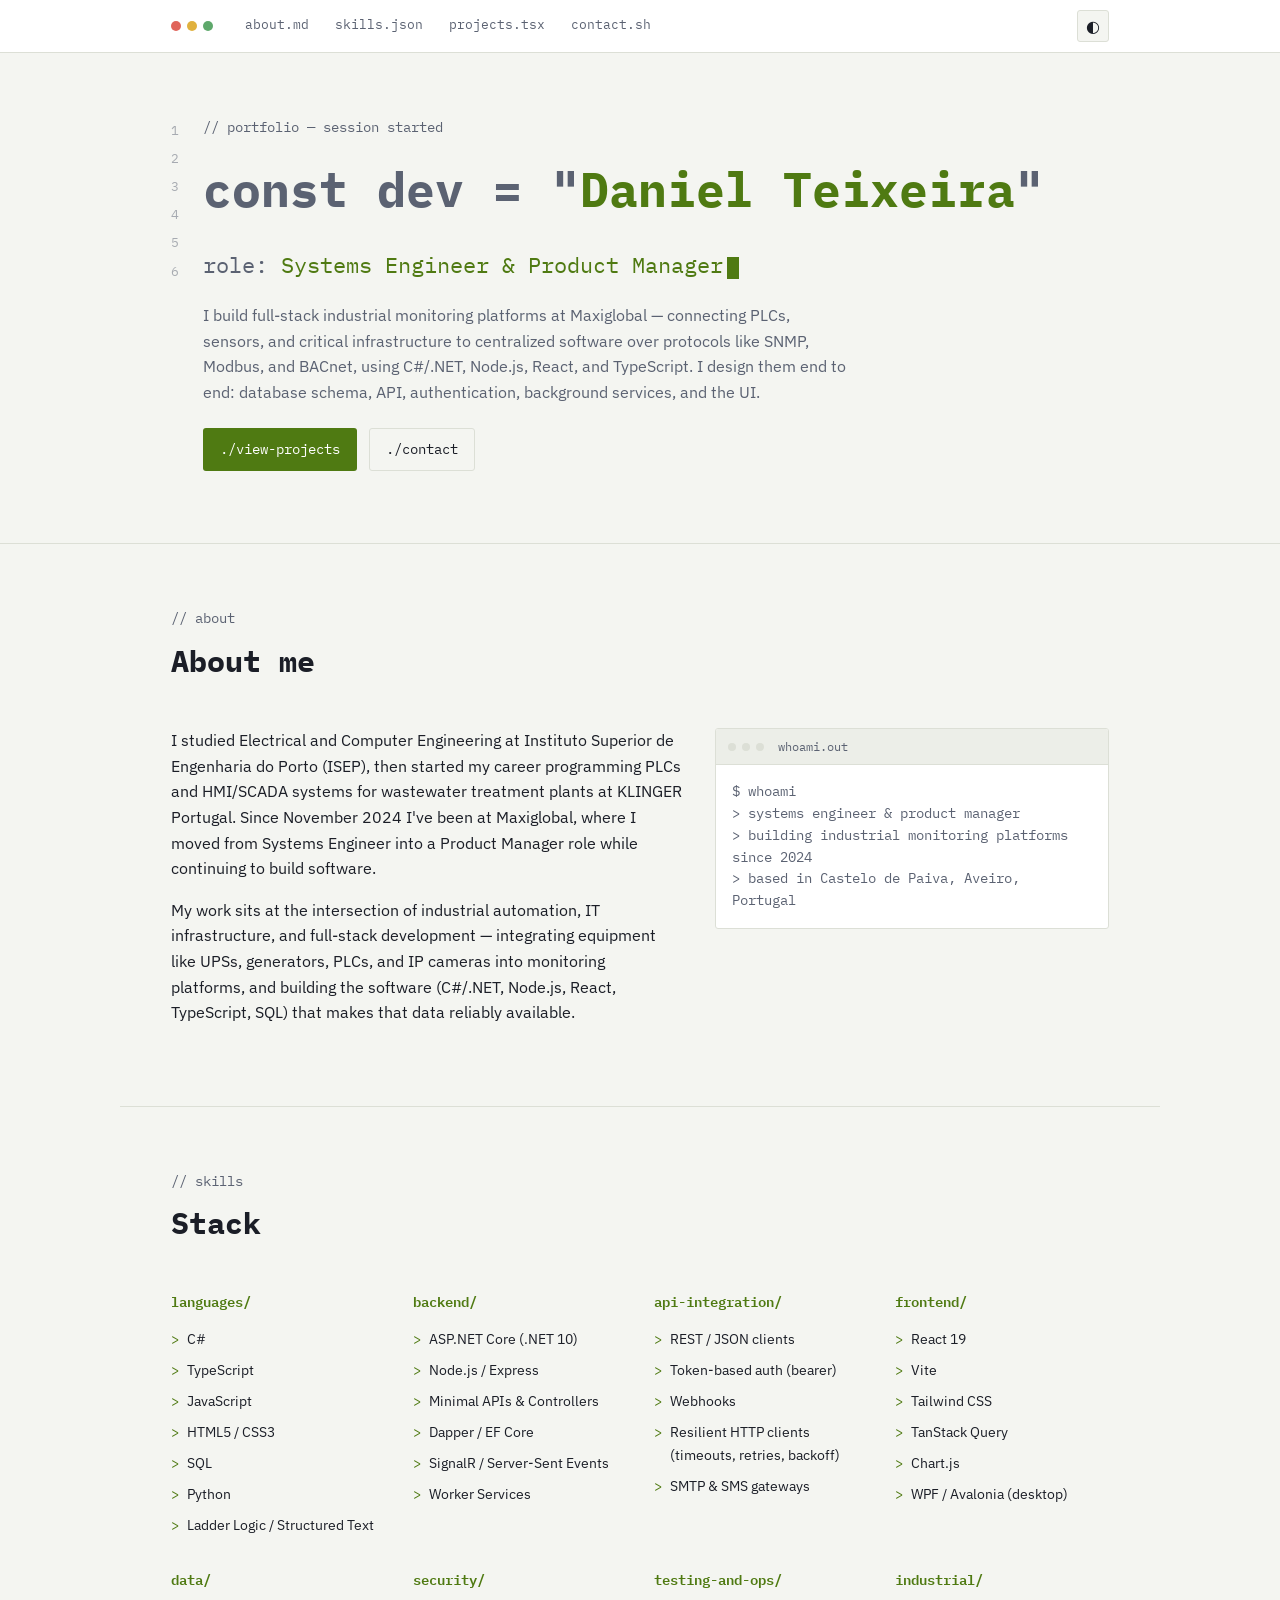
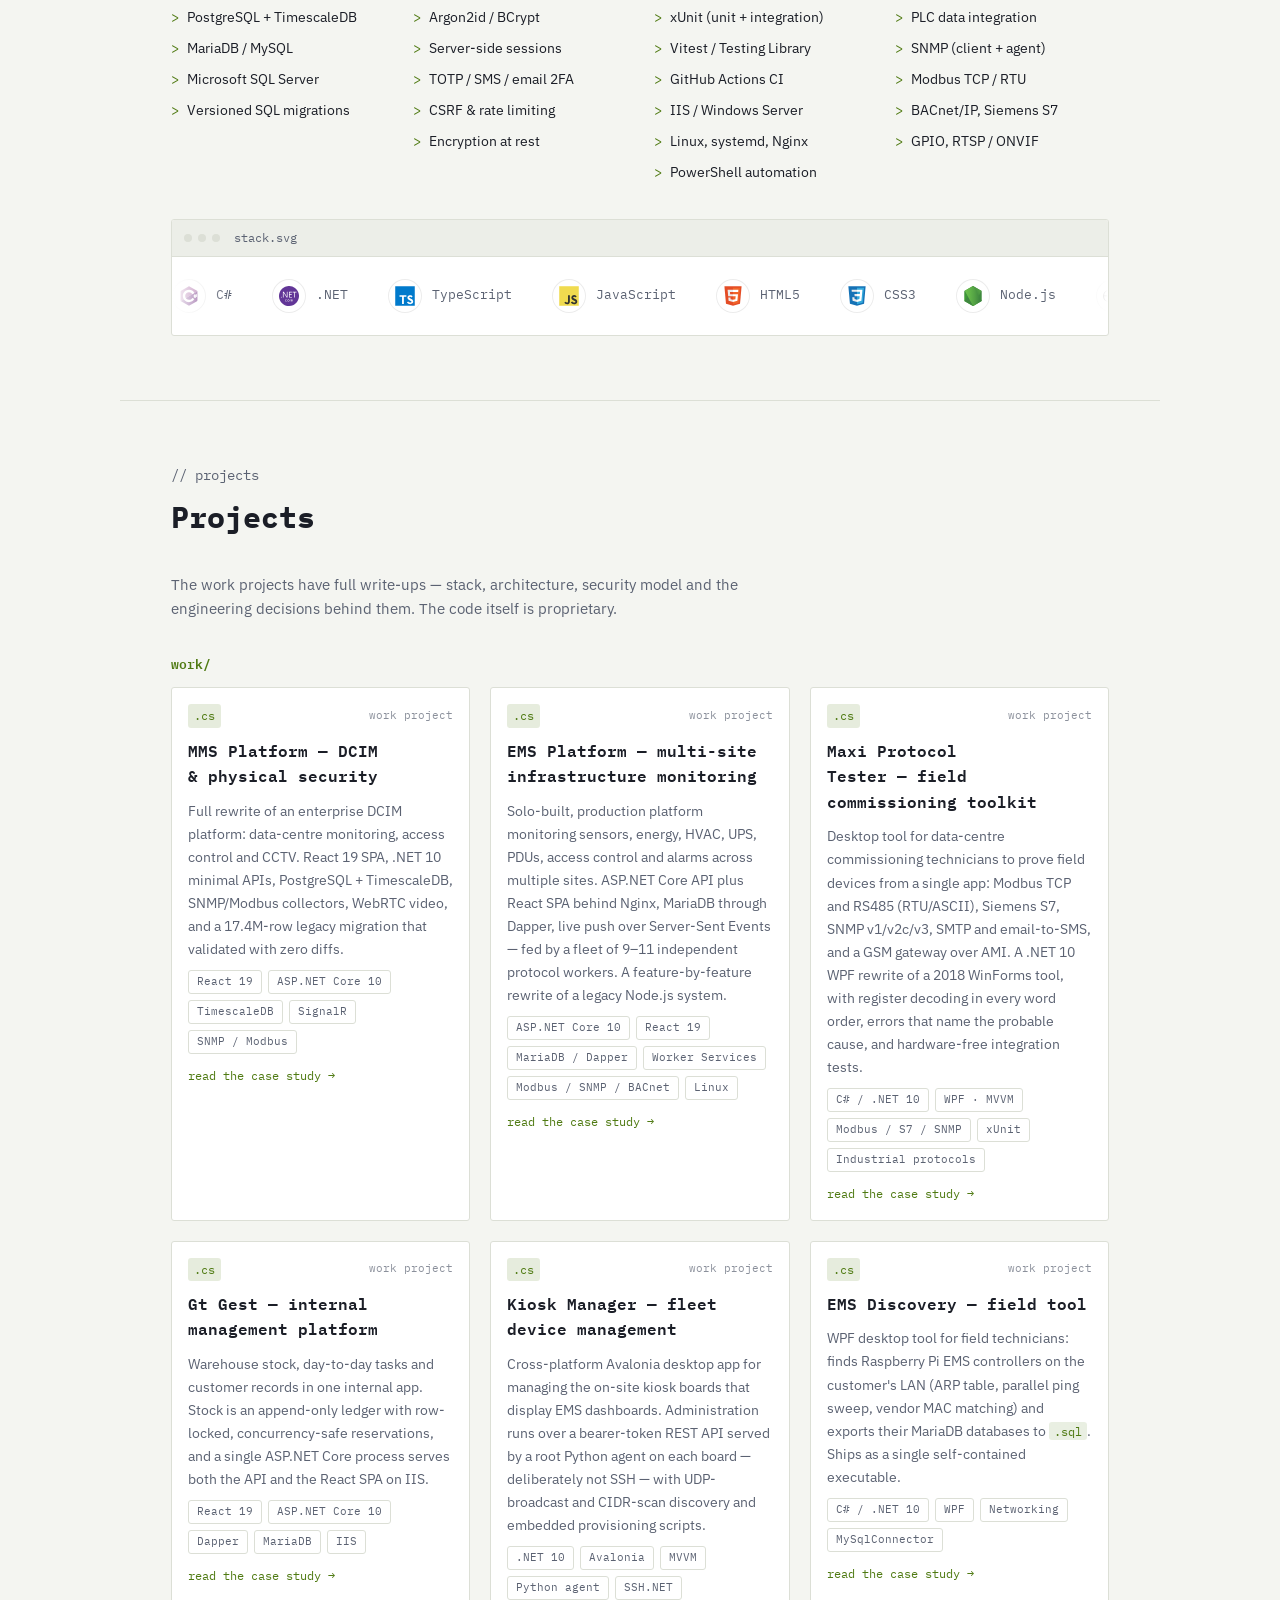
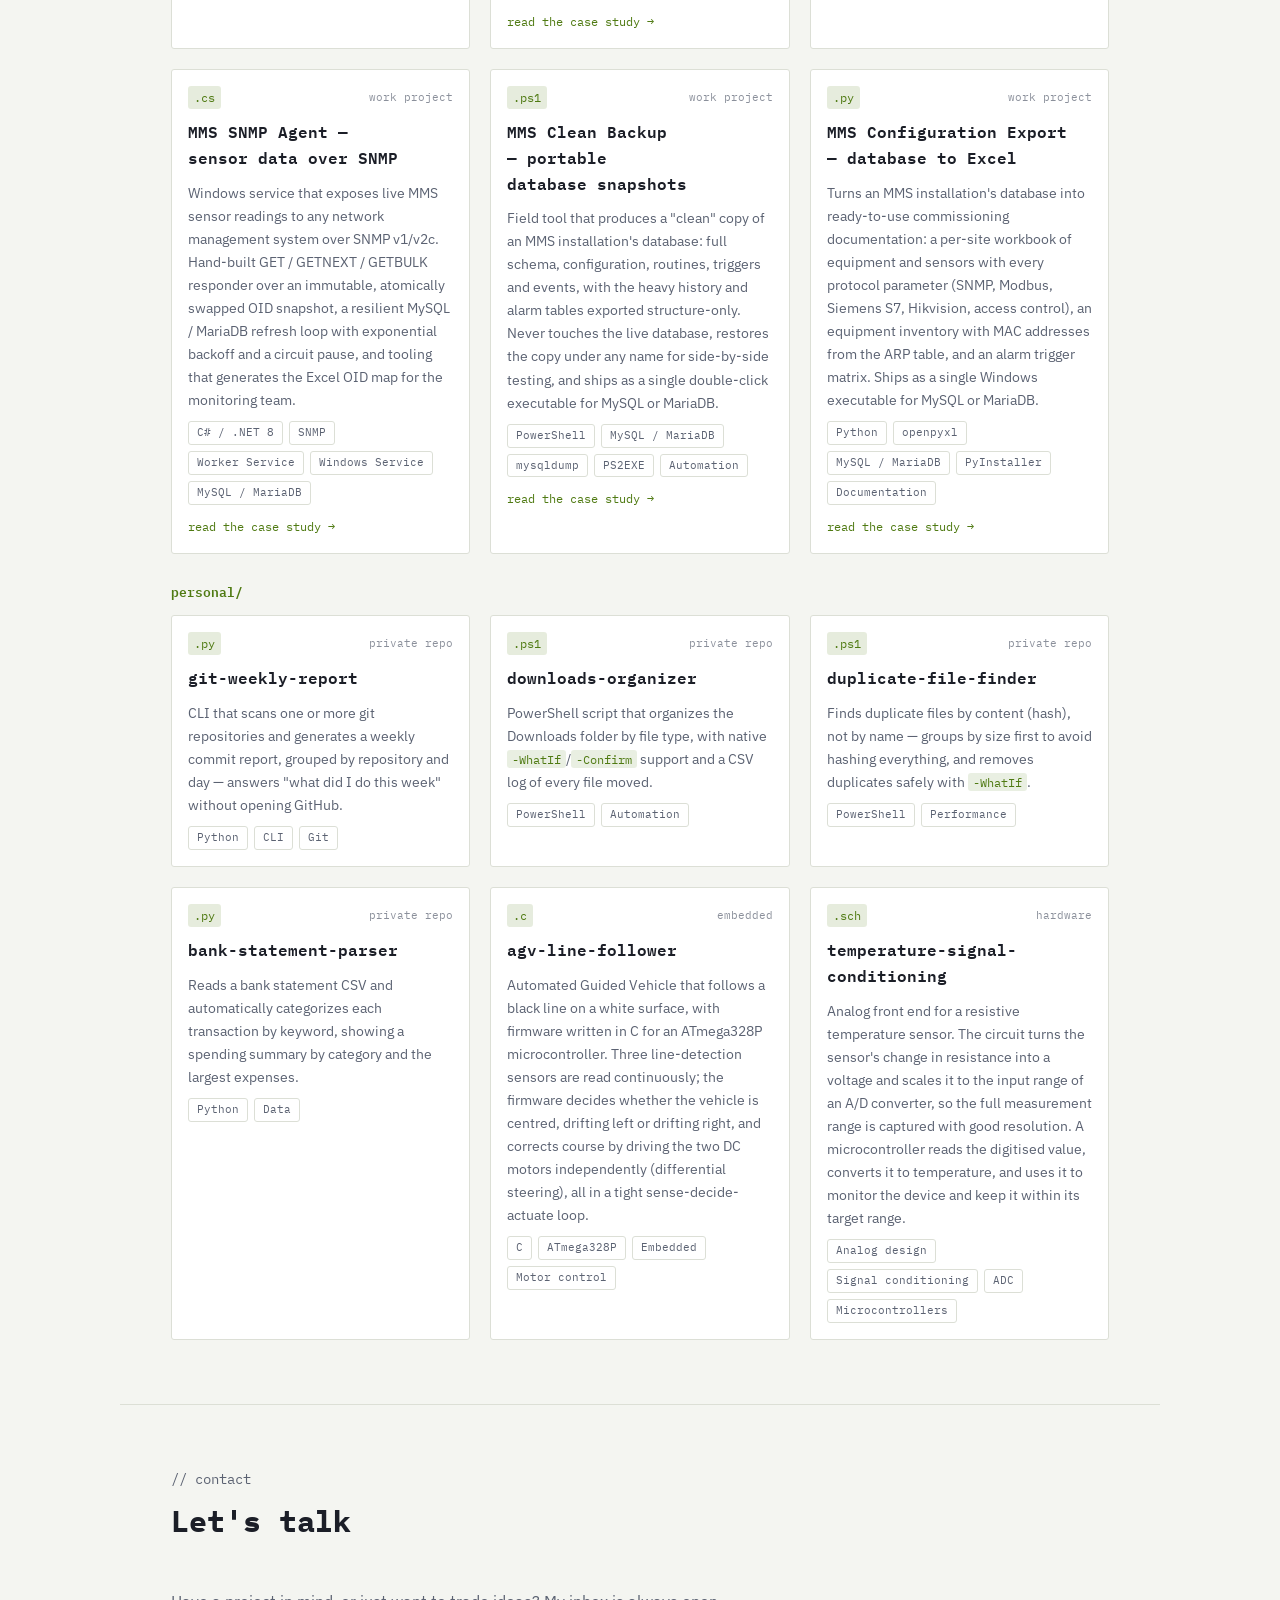
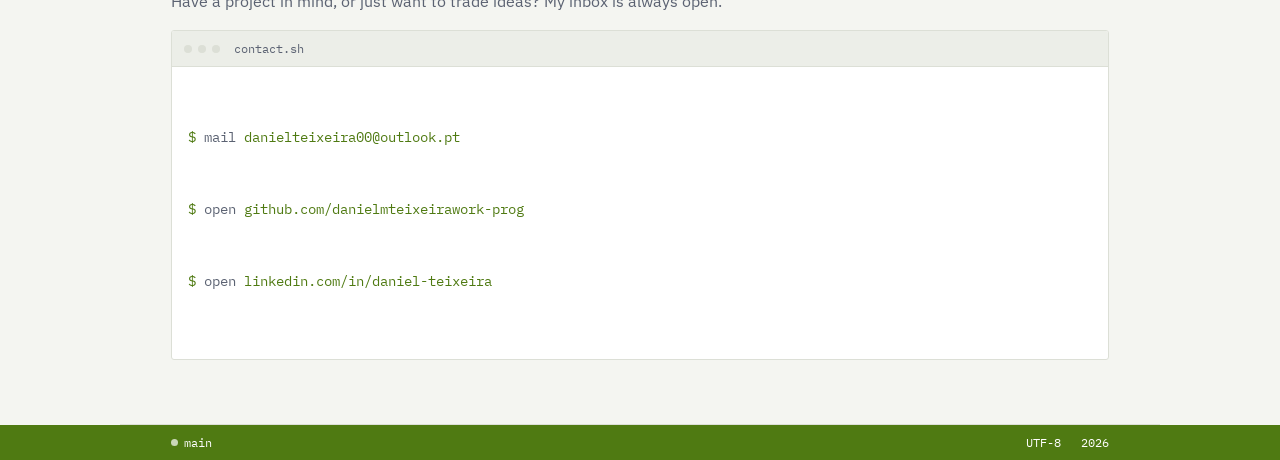
==== commit f6e3d399: "Reorder Skills before Projects, add self-hosted tech carousel" ====
--- a/index.html
+++ b/index.html
@@ -5,7 +5,7 @@
 <meta name="viewport" content="width=device-width, initial-scale=1.0">
 <title>Daniel Teixeira — Portfolio</title>
 <meta name="description" content="Portfolio of Daniel Teixeira, Systems Engineer & Product Manager building full-stack industrial monitoring platforms.">
-<link rel="stylesheet" href="css/style.css?v=4">
+<link rel="stylesheet" href="css/style.css?v=5">
 <link rel="preconnect" href="https://fonts.googleapis.com">
 <link rel="preconnect" href="https://fonts.gstatic.com" crossorigin>
 <link href="https://fonts.googleapis.com/css2?family=IBM+Plex+Mono:wght@400;500;600;700&family=IBM+Plex+Sans:wght@400;500;600&display=swap" rel="stylesheet">
@@ -17,8 +17,8 @@
     <div class="window-dots" aria-hidden="true"><span></span><span></span><span></span></div>
     <nav class="tabs">
       <a href="#top" class="tab">about.md</a>
+      <a href="#skills" class="tab">skills.json</a>
       <a href="#projects" class="tab">projects.tsx</a>
-      <a href="#skills" class="tab">skills.json</a>
       <a href="#contact" class="tab">contact.sh</a>
     </nav>
     <button class="theme-toggle" id="themeToggle" aria-label="Toggle theme" aria-pressed="false">
@@ -87,6 +87,228 @@
     </div>
   </section>
 
+  <section id="skills" class="section">
+    <p class="section-tag">// skills</p>
+    <h2 class="section-title">Stack</h2>
+    <div class="skills-grid">
+      <div class="skills-group">
+        <h3>languages/</h3>
+        <ul><li><span class="prompt">&gt;</span> C#</li><li><span class="prompt">&gt;</span> TypeScript</li><li><span class="prompt">&gt;</span> JavaScript</li><li><span class="prompt">&gt;</span> HTML5 / CSS3</li><li><span class="prompt">&gt;</span> SQL</li><li><span class="prompt">&gt;</span> Python</li><li><span class="prompt">&gt;</span> Ladder Logic / Structured Text</li></ul>
+      </div>
+      <div class="skills-group">
+        <h3>backend/</h3>
+        <ul><li><span class="prompt">&gt;</span> ASP.NET Core (.NET 10)</li><li><span class="prompt">&gt;</span> Node.js / Express</li><li><span class="prompt">&gt;</span> Minimal APIs &amp; Controllers</li><li><span class="prompt">&gt;</span> Dapper / EF Core</li><li><span class="prompt">&gt;</span> SignalR / Server-Sent Events</li><li><span class="prompt">&gt;</span> Worker Services</li></ul>
+      </div>
+      <div class="skills-group">
+        <h3>api-integration/</h3>
+        <ul><li><span class="prompt">&gt;</span> REST / JSON clients</li><li><span class="prompt">&gt;</span> Token-based auth (bearer)</li><li><span class="prompt">&gt;</span> Webhooks</li><li><span class="prompt">&gt;</span> Resilient HTTP clients (timeouts, retries, backoff)</li><li><span class="prompt">&gt;</span> SMTP &amp; SMS gateways</li></ul>
+      </div>
+      <div class="skills-group">
+        <h3>frontend/</h3>
+        <ul><li><span class="prompt">&gt;</span> React 19</li><li><span class="prompt">&gt;</span> Vite</li><li><span class="prompt">&gt;</span> Tailwind CSS</li><li><span class="prompt">&gt;</span> TanStack Query</li><li><span class="prompt">&gt;</span> Chart.js</li><li><span class="prompt">&gt;</span> WPF / Avalonia (desktop)</li></ul>
+      </div>
+      <div class="skills-group">
+        <h3>data/</h3>
+        <ul><li><span class="prompt">&gt;</span> PostgreSQL + TimescaleDB</li><li><span class="prompt">&gt;</span> MariaDB / MySQL</li><li><span class="prompt">&gt;</span> Microsoft SQL Server</li><li><span class="prompt">&gt;</span> Versioned SQL migrations</li></ul>
+      </div>
+      <div class="skills-group">
+        <h3>security/</h3>
+        <ul><li><span class="prompt">&gt;</span> Argon2id / BCrypt</li><li><span class="prompt">&gt;</span> Server-side sessions</li><li><span class="prompt">&gt;</span> TOTP / SMS / email 2FA</li><li><span class="prompt">&gt;</span> CSRF &amp; rate limiting</li><li><span class="prompt">&gt;</span> Encryption at rest</li></ul>
+      </div>
+      <div class="skills-group">
+        <h3>testing-and-ops/</h3>
+        <ul><li><span class="prompt">&gt;</span> xUnit (unit + integration)</li><li><span class="prompt">&gt;</span> Vitest / Testing Library</li><li><span class="prompt">&gt;</span> GitHub Actions CI</li><li><span class="prompt">&gt;</span> IIS / Windows Server</li><li><span class="prompt">&gt;</span> Linux, systemd, Nginx</li><li><span class="prompt">&gt;</span> PowerShell automation</li></ul>
+      </div>
+      <div class="skills-group">
+        <h3>industrial/</h3>
+        <ul><li><span class="prompt">&gt;</span> PLC data integration</li><li><span class="prompt">&gt;</span> SNMP (client + agent)</li><li><span class="prompt">&gt;</span> Modbus TCP / RTU</li><li><span class="prompt">&gt;</span> BACnet/IP, Siemens S7</li><li><span class="prompt">&gt;</span> GPIO, RTSP / ONVIF</li></ul>
+      </div>
+    </div>
+
+    <div class="marquee-block">
+      <div class="card-chrome">
+        <span></span><span></span><span></span>
+        <span class="filename">stack.svg</span>
+      </div>
+      <div class="marquee">
+        <div class="marquee-track">
+          <div class="marquee-set">
+            <span class="marquee-item">
+              <span class="icon-chip"><img src="assets/icons/csharp.svg" alt="" width="20" height="20"></span>
+              <span class="marquee-label">C#</span>
+            </span>
+            <span class="marquee-item">
+              <span class="icon-chip"><img src="assets/icons/dotnetcore.svg" alt="" width="20" height="20"></span>
+              <span class="marquee-label">.NET</span>
+            </span>
+            <span class="marquee-item">
+              <span class="icon-chip"><img src="assets/icons/typescript.svg" alt="" width="20" height="20"></span>
+              <span class="marquee-label">TypeScript</span>
+            </span>
+            <span class="marquee-item">
+              <span class="icon-chip"><img src="assets/icons/javascript.svg" alt="" width="20" height="20"></span>
+              <span class="marquee-label">JavaScript</span>
+            </span>
+            <span class="marquee-item">
+              <span class="icon-chip"><img src="assets/icons/html5.svg" alt="" width="20" height="20"></span>
+              <span class="marquee-label">HTML5</span>
+            </span>
+            <span class="marquee-item">
+              <span class="icon-chip"><img src="assets/icons/css3.svg" alt="" width="20" height="20"></span>
+              <span class="marquee-label">CSS3</span>
+            </span>
+            <span class="marquee-item">
+              <span class="icon-chip"><img src="assets/icons/nodejs.svg" alt="" width="20" height="20"></span>
+              <span class="marquee-label">Node.js</span>
+            </span>
+            <span class="marquee-item">
+              <span class="icon-chip"><img src="assets/icons/express.svg" alt="" width="20" height="20"></span>
+              <span class="marquee-label">Express</span>
+            </span>
+            <span class="marquee-item">
+              <span class="icon-chip"><img src="assets/icons/react.svg" alt="" width="20" height="20"></span>
+              <span class="marquee-label">React</span>
+            </span>
+            <span class="marquee-item">
+              <span class="icon-chip"><img src="assets/icons/postgresql.svg" alt="" width="20" height="20"></span>
+              <span class="marquee-label">PostgreSQL</span>
+            </span>
+            <span class="marquee-item">
+              <span class="icon-chip"><img src="assets/icons/mariadb.svg" alt="" width="20" height="20"></span>
+              <span class="marquee-label">MariaDB</span>
+            </span>
+            <span class="marquee-item">
+              <span class="icon-chip"><img src="assets/icons/mysql.svg" alt="" width="20" height="20"></span>
+              <span class="marquee-label">MySQL</span>
+            </span>
+            <span class="marquee-item">
+              <span class="icon-chip"><img src="assets/icons/microsoftsqlserver.svg" alt="" width="20" height="20"></span>
+              <span class="marquee-label">SQL Server</span>
+            </span>
+            <span class="marquee-item">
+              <span class="icon-chip"><img src="assets/icons/python.svg" alt="" width="20" height="20"></span>
+              <span class="marquee-label">Python</span>
+            </span>
+            <span class="marquee-item">
+              <span class="icon-chip"><img src="assets/icons/powershell.svg" alt="" width="20" height="20"></span>
+              <span class="marquee-label">PowerShell</span>
+            </span>
+            <span class="marquee-item">
+              <span class="icon-chip"><img src="assets/icons/git.svg" alt="" width="20" height="20"></span>
+              <span class="marquee-label">Git</span>
+            </span>
+            <span class="marquee-item">
+              <span class="icon-chip"><img src="assets/icons/linux.svg" alt="" width="20" height="20"></span>
+              <span class="marquee-label">Linux</span>
+            </span>
+            <span class="marquee-item">
+              <span class="icon-chip"><img src="assets/icons/githubactions.svg" alt="" width="20" height="20"></span>
+              <span class="marquee-label">GitHub Actions</span>
+            </span>
+            <span class="marquee-item">
+              <span class="icon-chip"><img src="assets/icons/tailwindcss.svg" alt="" width="20" height="20"></span>
+              <span class="marquee-label">Tailwind CSS</span>
+            </span>
+            <span class="marquee-item">
+              <span class="icon-chip"><img src="assets/icons/vitejs.svg" alt="" width="20" height="20"></span>
+              <span class="marquee-label">Vite</span>
+            </span>
+            <span class="marquee-item">
+              <span class="icon-chip"><img src="assets/icons/nginx.svg" alt="" width="20" height="20"></span>
+              <span class="marquee-label">Nginx</span>
+            </span>
+          </div>
+          <div class="marquee-set" aria-hidden="true">
+            <span class="marquee-item">
+              <span class="icon-chip"><img src="assets/icons/csharp.svg" alt="" width="20" height="20"></span>
+              <span class="marquee-label">C#</span>
+            </span>
+            <span class="marquee-item">
+              <span class="icon-chip"><img src="assets/icons/dotnetcore.svg" alt="" width="20" height="20"></span>
+              <span class="marquee-label">.NET</span>
+            </span>
+            <span class="marquee-item">
+              <span class="icon-chip"><img src="assets/icons/typescript.svg" alt="" width="20" height="20"></span>
+              <span class="marquee-label">TypeScript</span>
+            </span>
+            <span class="marquee-item">
+              <span class="icon-chip"><img src="assets/icons/javascript.svg" alt="" width="20" height="20"></span>
+              <span class="marquee-label">JavaScript</span>
+            </span>
+            <span class="marquee-item">
+              <span class="icon-chip"><img src="assets/icons/html5.svg" alt="" width="20" height="20"></span>
+              <span class="marquee-label">HTML5</span>
+            </span>
+            <span class="marquee-item">
+              <span class="icon-chip"><img src="assets/icons/css3.svg" alt="" width="20" height="20"></span>
+              <span class="marquee-label">CSS3</span>
+            </span>
+            <span class="marquee-item">
+              <span class="icon-chip"><img src="assets/icons/nodejs.svg" alt="" width="20" height="20"></span>
+              <span class="marquee-label">Node.js</span>
+            </span>
+            <span class="marquee-item">
+              <span class="icon-chip"><img src="assets/icons/express.svg" alt="" width="20" height="20"></span>
+              <span class="marquee-label">Express</span>
+            </span>
+            <span class="marquee-item">
+              <span class="icon-chip"><img src="assets/icons/react.svg" alt="" width="20" height="20"></span>
+              <span class="marquee-label">React</span>
+            </span>
+            <span class="marquee-item">
+              <span class="icon-chip"><img src="assets/icons/postgresql.svg" alt="" width="20" height="20"></span>
+              <span class="marquee-label">PostgreSQL</span>
+            </span>
+            <span class="marquee-item">
+              <span class="icon-chip"><img src="assets/icons/mariadb.svg" alt="" width="20" height="20"></span>
+              <span class="marquee-label">MariaDB</span>
+            </span>
+            <span class="marquee-item">
+              <span class="icon-chip"><img src="assets/icons/mysql.svg" alt="" width="20" height="20"></span>
+              <span class="marquee-label">MySQL</span>
+            </span>
+            <span class="marquee-item">
+              <span class="icon-chip"><img src="assets/icons/microsoftsqlserver.svg" alt="" width="20" height="20"></span>
+              <span class="marquee-label">SQL Server</span>
+            </span>
+            <span class="marquee-item">
+              <span class="icon-chip"><img src="assets/icons/python.svg" alt="" width="20" height="20"></span>
+              <span class="marquee-label">Python</span>
+            </span>
+            <span class="marquee-item">
+              <span class="icon-chip"><img src="assets/icons/powershell.svg" alt="" width="20" height="20"></span>
+              <span class="marquee-label">PowerShell</span>
+            </span>
+            <span class="marquee-item">
+              <span class="icon-chip"><img src="assets/icons/git.svg" alt="" width="20" height="20"></span>
+              <span class="marquee-label">Git</span>
+            </span>
+            <span class="marquee-item">
+              <span class="icon-chip"><img src="assets/icons/linux.svg" alt="" width="20" height="20"></span>
+              <span class="marquee-label">Linux</span>
+            </span>
+            <span class="marquee-item">
+              <span class="icon-chip"><img src="assets/icons/githubactions.svg" alt="" width="20" height="20"></span>
+              <span class="marquee-label">GitHub Actions</span>
+            </span>
+            <span class="marquee-item">
+              <span class="icon-chip"><img src="assets/icons/tailwindcss.svg" alt="" width="20" height="20"></span>
+              <span class="marquee-label">Tailwind CSS</span>
+            </span>
+            <span class="marquee-item">
+              <span class="icon-chip"><img src="assets/icons/vitejs.svg" alt="" width="20" height="20"></span>
+              <span class="marquee-label">Vite</span>
+            </span>
+            <span class="marquee-item">
+              <span class="icon-chip"><img src="assets/icons/nginx.svg" alt="" width="20" height="20"></span>
+              <span class="marquee-label">Nginx</span>
+            </span>
+          </div>
+        </div>
+      </div>
+    </div>
+  </section>
+
   <section id="projects" class="section">
     <p class="section-tag">// projects</p>
     <h2 class="section-title">Projects</h2>
@@ -292,45 +514,6 @@
         </ul>
       </article>
 
-    </div>
-  </section>
-
-  <section id="skills" class="section">
-    <p class="section-tag">// skills</p>
-    <h2 class="section-title">Stack</h2>
-    <div class="skills-grid">
-      <div class="skills-group">
-        <h3>languages/</h3>
-        <ul><li><span class="prompt">&gt;</span> C#</li><li><span class="prompt">&gt;</span> TypeScript</li><li><span class="prompt">&gt;</span> JavaScript</li><li><span class="prompt">&gt;</span> HTML5 / CSS3</li><li><span class="prompt">&gt;</span> SQL</li><li><span class="prompt">&gt;</span> Python</li><li><span class="prompt">&gt;</span> Ladder Logic / Structured Text</li></ul>
-      </div>
-      <div class="skills-group">
-        <h3>backend/</h3>
-        <ul><li><span class="prompt">&gt;</span> ASP.NET Core (.NET 10)</li><li><span class="prompt">&gt;</span> Node.js / Express</li><li><span class="prompt">&gt;</span> Minimal APIs &amp; Controllers</li><li><span class="prompt">&gt;</span> Dapper / EF Core</li><li><span class="prompt">&gt;</span> SignalR / Server-Sent Events</li><li><span class="prompt">&gt;</span> Worker Services</li></ul>
-      </div>
-      <div class="skills-group">
-        <h3>api-integration/</h3>
-        <ul><li><span class="prompt">&gt;</span> REST / JSON clients</li><li><span class="prompt">&gt;</span> Token-based auth (bearer)</li><li><span class="prompt">&gt;</span> Webhooks</li><li><span class="prompt">&gt;</span> Resilient HTTP clients (timeouts, retries, backoff)</li><li><span class="prompt">&gt;</span> SMTP &amp; SMS gateways</li></ul>
-      </div>
-      <div class="skills-group">
-        <h3>frontend/</h3>
-        <ul><li><span class="prompt">&gt;</span> React 19</li><li><span class="prompt">&gt;</span> Vite</li><li><span class="prompt">&gt;</span> Tailwind CSS</li><li><span class="prompt">&gt;</span> TanStack Query</li><li><span class="prompt">&gt;</span> Chart.js</li><li><span class="prompt">&gt;</span> WPF / Avalonia (desktop)</li></ul>
-      </div>
-      <div class="skills-group">
-        <h3>data/</h3>
-        <ul><li><span class="prompt">&gt;</span> PostgreSQL + TimescaleDB</li><li><span class="prompt">&gt;</span> MariaDB / MySQL</li><li><span class="prompt">&gt;</span> Microsoft SQL Server</li><li><span class="prompt">&gt;</span> Versioned SQL migrations</li></ul>
-      </div>
-      <div class="skills-group">
-        <h3>security/</h3>
-        <ul><li><span class="prompt">&gt;</span> Argon2id / BCrypt</li><li><span class="prompt">&gt;</span> Server-side sessions</li><li><span class="prompt">&gt;</span> TOTP / SMS / email 2FA</li><li><span class="prompt">&gt;</span> CSRF &amp; rate limiting</li><li><span class="prompt">&gt;</span> Encryption at rest</li></ul>
-      </div>
-      <div class="skills-group">
-        <h3>testing-and-ops/</h3>
-        <ul><li><span class="prompt">&gt;</span> xUnit (unit + integration)</li><li><span class="prompt">&gt;</span> Vitest / Testing Library</li><li><span class="prompt">&gt;</span> GitHub Actions CI</li><li><span class="prompt">&gt;</span> IIS / Windows Server</li><li><span class="prompt">&gt;</span> Linux, systemd, Nginx</li><li><span class="prompt">&gt;</span> PowerShell automation</li></ul>
-      </div>
-      <div class="skills-group">
-        <h3>industrial/</h3>
-        <ul><li><span class="prompt">&gt;</span> PLC data integration</li><li><span class="prompt">&gt;</span> SNMP (client + agent)</li><li><span class="prompt">&gt;</span> Modbus TCP / RTU</li><li><span class="prompt">&gt;</span> BACnet/IP, Siemens S7</li><li><span class="prompt">&gt;</span> GPIO, RTSP / ONVIF</li></ul>
-      </div>
     </div>
   </section>
 
--- a/css/style.css
+++ b/css/style.css
@@ -265,11 +265,65 @@
   color: var(--text-dim);
 }
 
-.about-card, .terminal-block {
+.about-card, .terminal-block, .marquee-block {
   background: var(--bg-elevated);
   border: 1px solid var(--border);
   border-radius: var(--radius);
   overflow: hidden;
+}
+
+/* tech marquee */
+.marquee-block { margin-top: 32px; }
+
+.marquee {
+  overflow: hidden;
+  padding: 22px 0;
+  -webkit-mask-image: linear-gradient(90deg, transparent, #000 6%, #000 94%, transparent);
+  mask-image: linear-gradient(90deg, transparent, #000 6%, #000 94%, transparent);
+}
+
+.marquee-track {
+  display: flex;
+  width: max-content;
+  animation: marquee 42s linear infinite;
+}
+
+.marquee:hover .marquee-track { animation-play-state: paused; }
+
+.marquee-set { display: flex; }
+
+.marquee-item {
+  display: flex;
+  align-items: center;
+  gap: 10px;
+  margin-right: 40px;
+  flex: 0 0 auto;
+}
+
+.icon-chip {
+  width: 34px;
+  height: 34px;
+  border-radius: 50%;
+  background: #ffffff;
+  box-shadow: inset 0 0 0 1px rgba(0, 0, 0, 0.08);
+  display: flex;
+  align-items: center;
+  justify-content: center;
+  flex: 0 0 auto;
+}
+
+.icon-chip img { width: 20px; height: 20px; object-fit: contain; display: block; }
+
+.marquee-label {
+  font-family: var(--font-mono);
+  font-size: 0.8rem;
+  color: var(--text-dim);
+  white-space: nowrap;
+}
+
+@keyframes marquee {
+  from { transform: translateX(0); }
+  to { transform: translateX(-50%); }
 }
 
 .about-card-body, .terminal-body {
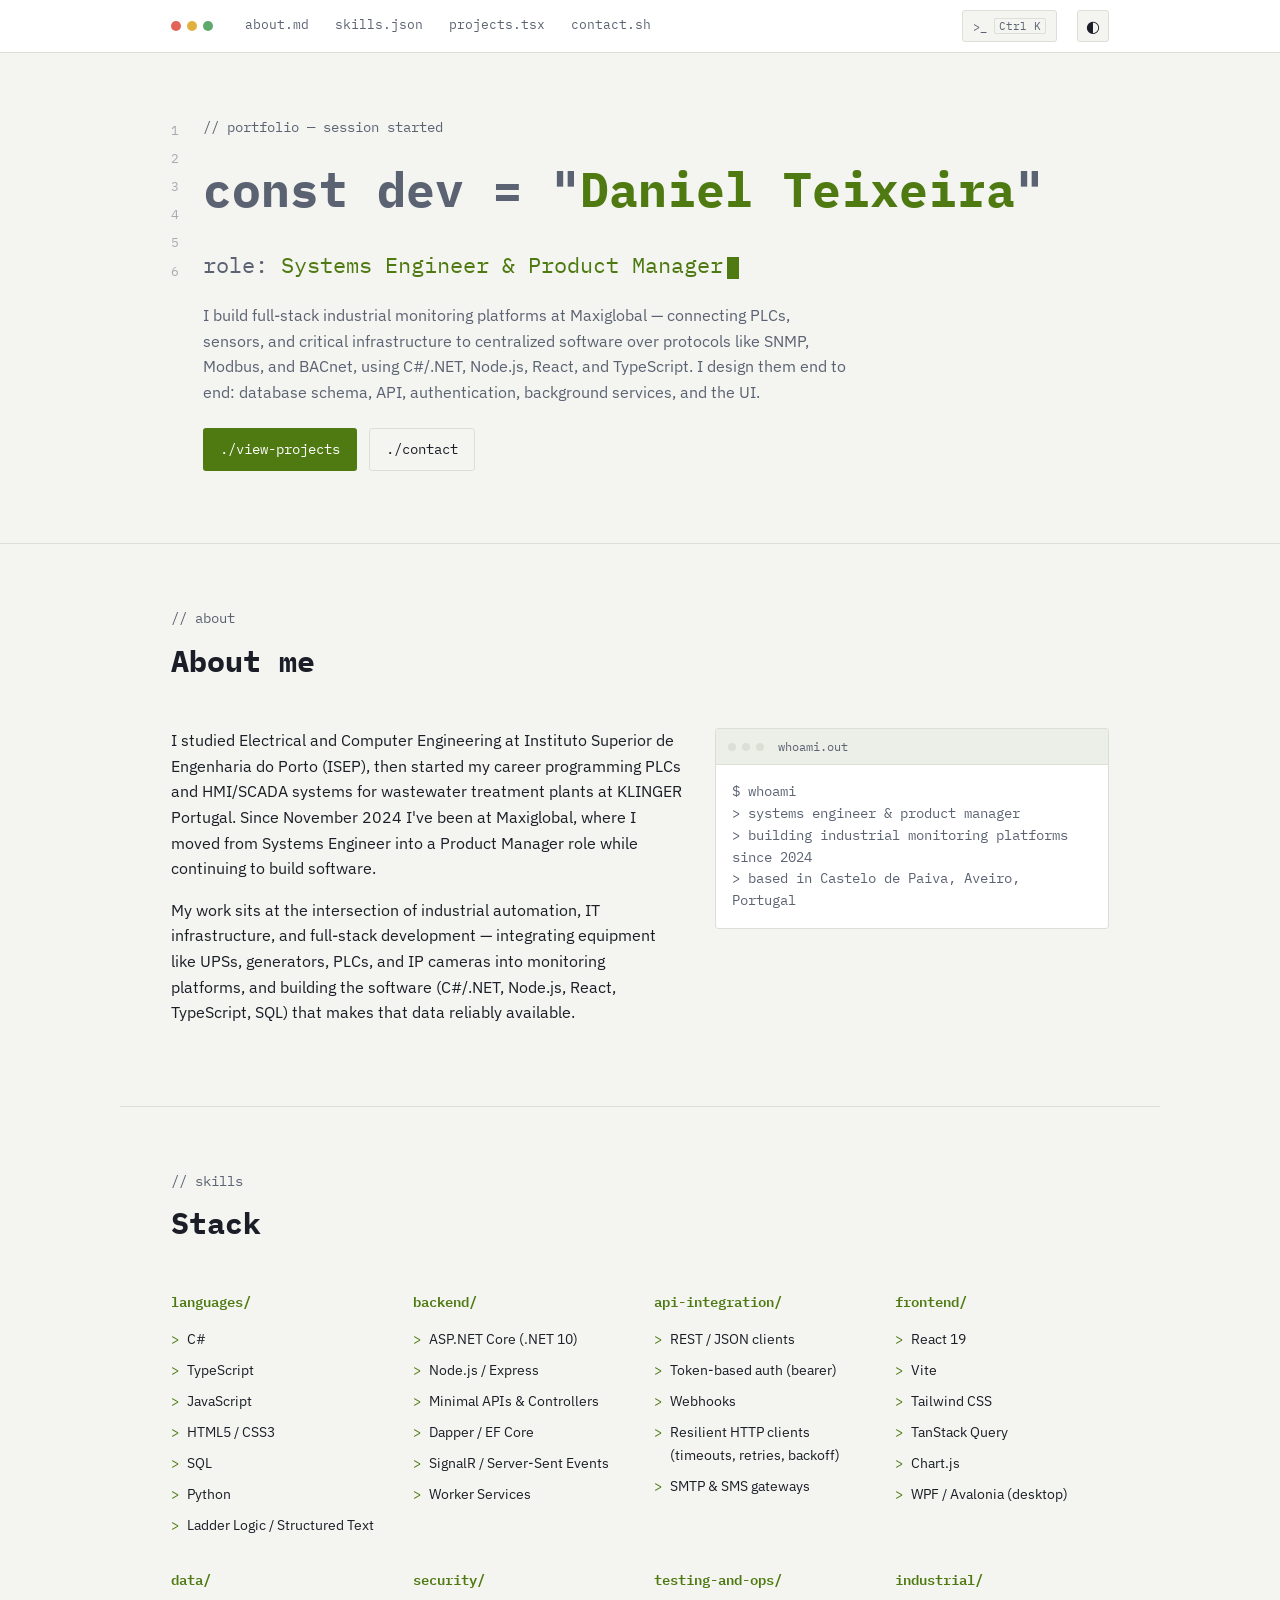
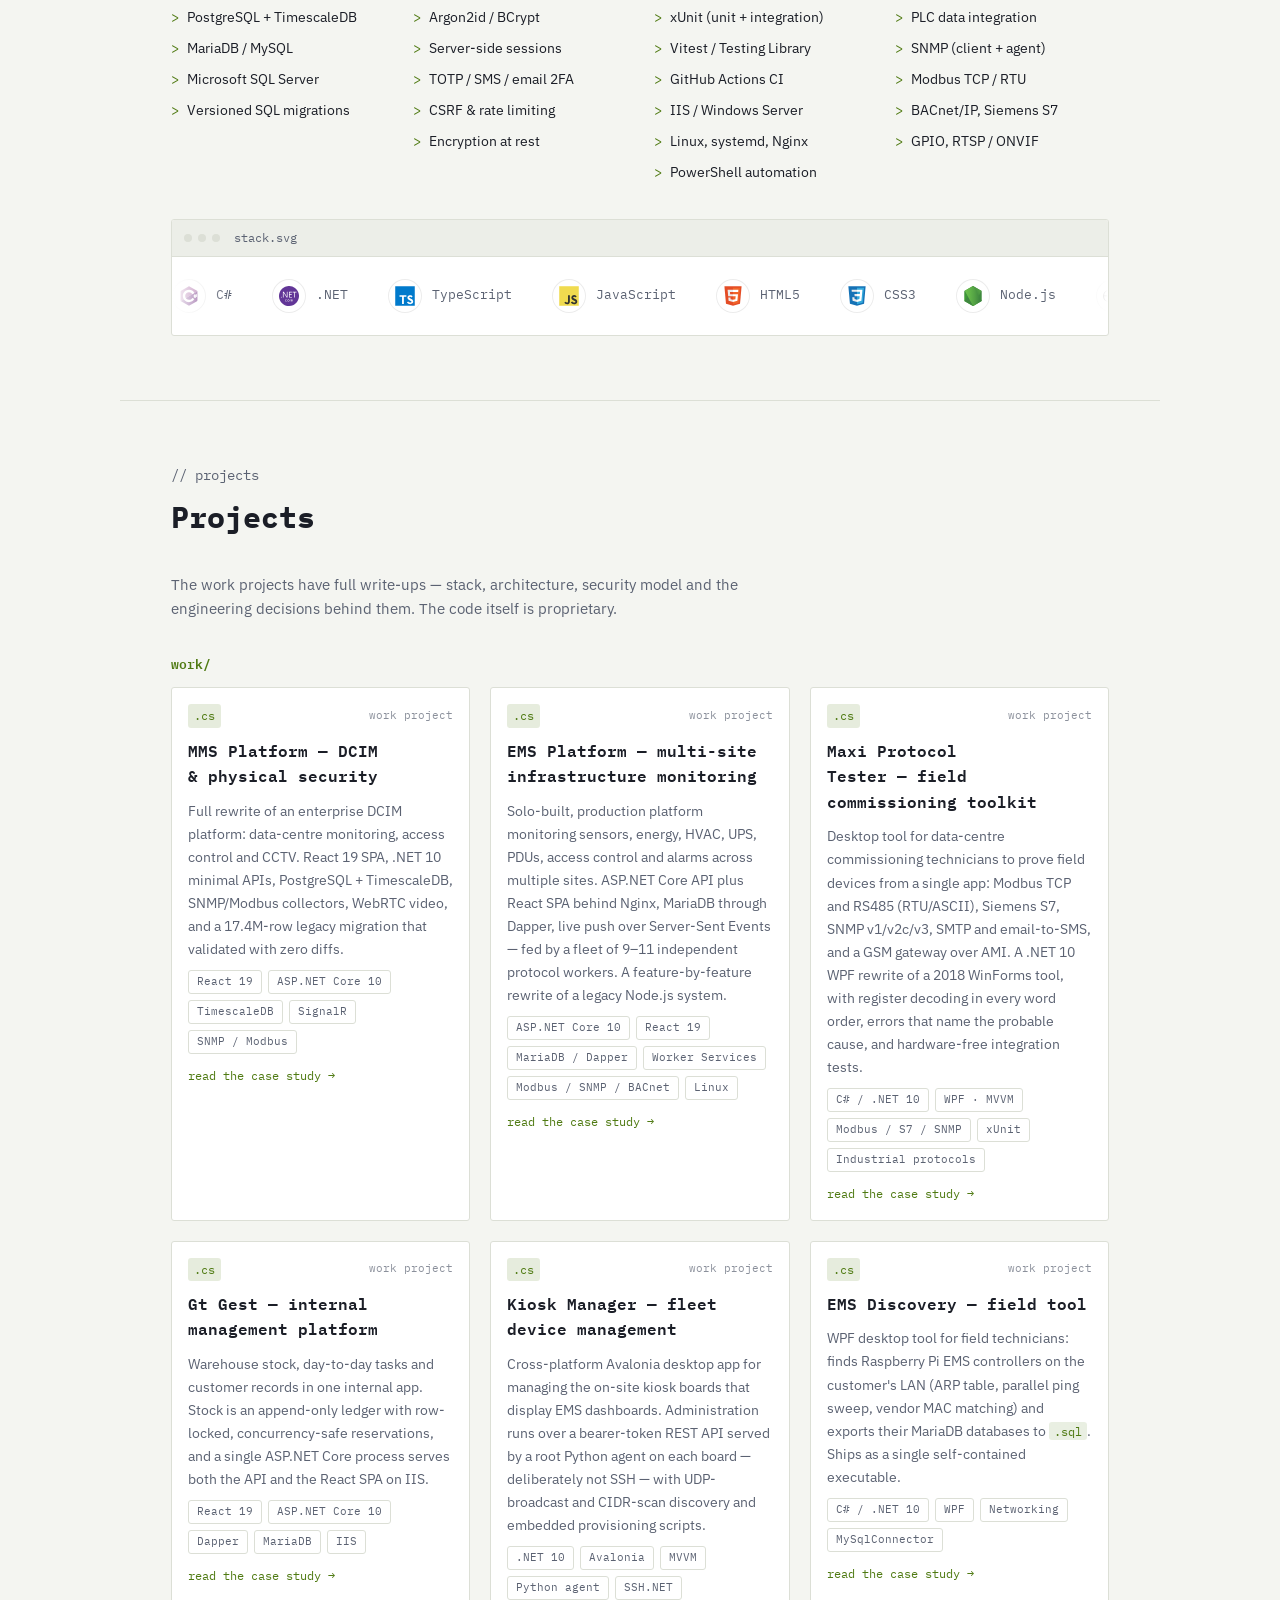
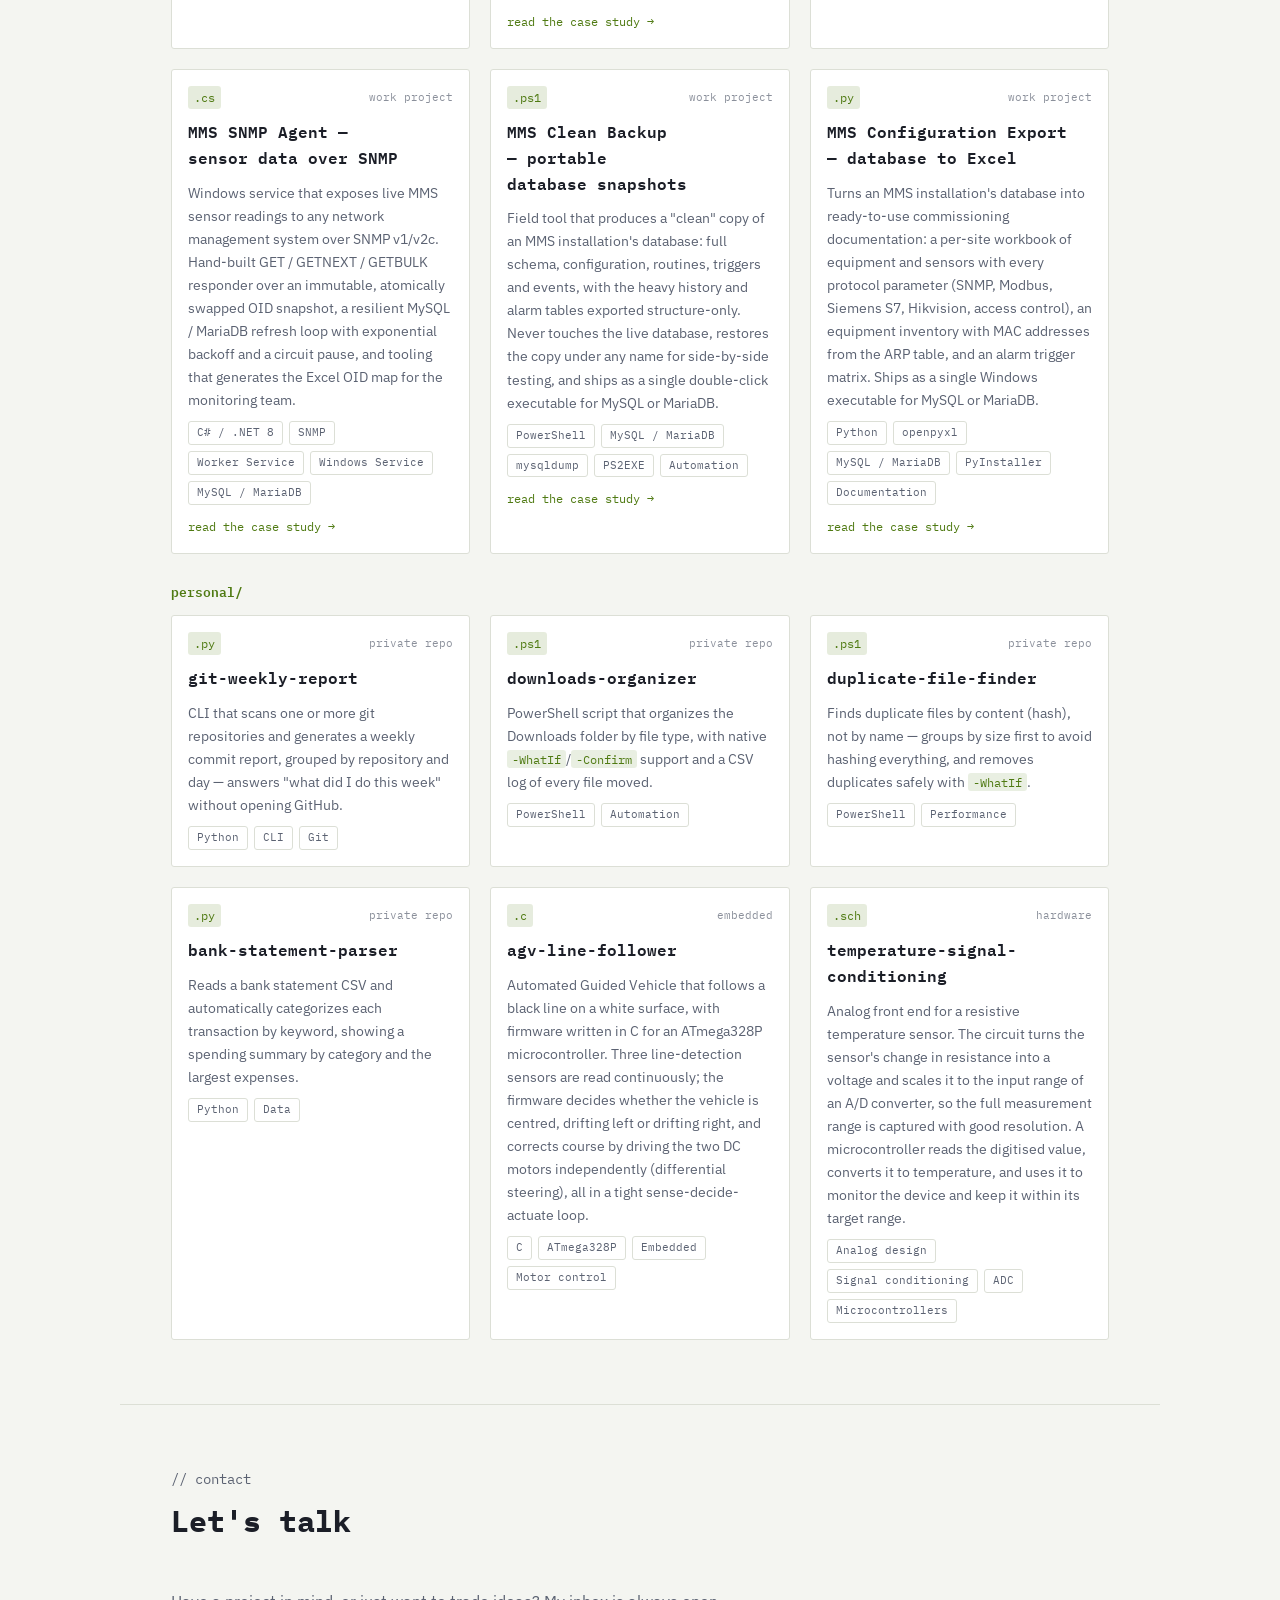
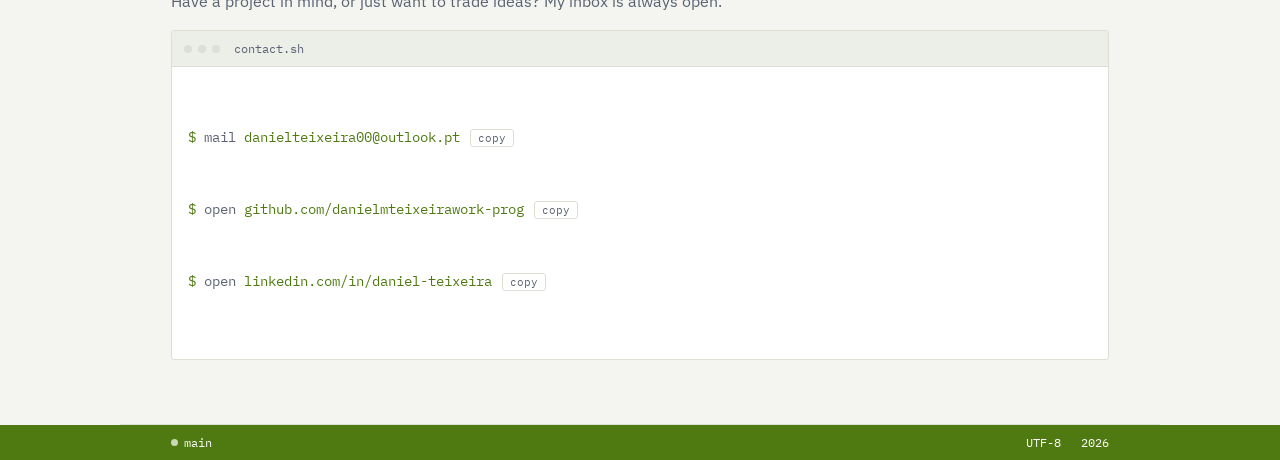
==== commit 3cd32096: "Add scroll-reveal animations, tag hover glow, command palette (Ctrl/Cmd+K), and copy buttons in cont" ====
--- a/index.html
+++ b/index.html
@@ -5,7 +5,7 @@
 <meta name="viewport" content="width=device-width, initial-scale=1.0">
 <title>Daniel Teixeira — Portfolio</title>
 <meta name="description" content="Portfolio of Daniel Teixeira, Systems Engineer & Product Manager building full-stack industrial monitoring platforms.">
-<link rel="stylesheet" href="css/style.css?v=5">
+<link rel="stylesheet" href="css/style.css?v=6">
 <link rel="preconnect" href="https://fonts.googleapis.com">
 <link rel="preconnect" href="https://fonts.gstatic.com" crossorigin>
 <link href="https://fonts.googleapis.com/css2?family=IBM+Plex+Mono:wght@400;500;600;700&family=IBM+Plex+Sans:wght@400;500;600&display=swap" rel="stylesheet">
@@ -21,11 +21,29 @@
       <a href="#projects" class="tab">projects.tsx</a>
       <a href="#contact" class="tab">contact.sh</a>
     </nav>
+    <button class="palette-trigger" id="paletteTrigger" aria-haspopup="dialog" aria-label="Open command palette">
+      <span aria-hidden="true">&gt;_</span>
+      <span class="kbd" id="paletteKbd">Ctrl K</span>
+    </button>
     <button class="theme-toggle" id="themeToggle" aria-label="Toggle theme" aria-pressed="false">
       <span class="theme-icon" aria-hidden="true">◐</span>
     </button>
   </div>
 </header>
+
+<div class="palette-backdrop" id="paletteBackdrop" hidden>
+  <div class="palette" role="dialog" aria-modal="true" aria-label="Command palette">
+    <div class="card-chrome">
+      <span></span><span></span><span></span>
+      <span class="filename">command.palette</span>
+    </div>
+    <div class="palette-input-row">
+      <span class="prompt">$</span>
+      <input type="text" id="paletteInput" class="palette-input" placeholder="Type a command…" autocomplete="off" spellcheck="false">
+    </div>
+    <ul class="palette-list" id="paletteList" role="listbox"></ul>
+  </div>
+</div>
 
 <main id="top">
 
@@ -530,9 +548,9 @@
         <span class="filename">contact.sh</span>
       </div>
       <div class="terminal-body">
-        <p><span class="prompt">$</span> mail <a href="mailto:danielteixeira00@outlook.pt">danielteixeira00@outlook.pt</a></p>
-        <p><span class="prompt">$</span> open <a href="https://github.com/danielmteixeirawork-prog" target="_blank" rel="noopener">github.com/danielmteixeirawork-prog</a></p>
-        <p><span class="prompt">$</span> open <a href="https://www.linkedin.com/in/daniel-teixeira-806b9b137" target="_blank" rel="noopener">linkedin.com/in/daniel-teixeira</a></p>
+        <p><span class="prompt">$</span> mail <a href="mailto:danielteixeira00@outlook.pt">danielteixeira00@outlook.pt</a><button class="copy-btn" data-copy="danielteixeira00@outlook.pt" aria-label="Copy email address">copy</button></p>
+        <p><span class="prompt">$</span> open <a href="https://github.com/danielmteixeirawork-prog" target="_blank" rel="noopener">github.com/danielmteixeirawork-prog</a><button class="copy-btn" data-copy="https://github.com/danielmteixeirawork-prog" aria-label="Copy GitHub URL">copy</button></p>
+        <p><span class="prompt">$</span> open <a href="https://www.linkedin.com/in/daniel-teixeira-806b9b137" target="_blank" rel="noopener">linkedin.com/in/daniel-teixeira</a><button class="copy-btn" data-copy="https://www.linkedin.com/in/daniel-teixeira-806b9b137" aria-label="Copy LinkedIn URL">copy</button></p>
       </div>
     </div>
   </section>
--- a/css/style.css
+++ b/css/style.css
@@ -136,6 +136,31 @@
   place-items: center;
 }
 .theme-toggle:hover { border-color: var(--accent-2); }
+
+.palette-trigger {
+  flex: 0 0 auto;
+  height: 32px;
+  padding: 0 10px;
+  border-radius: var(--radius);
+  border: 1px solid var(--border);
+  background: var(--bg);
+  color: var(--text-dim);
+  cursor: pointer;
+  font-family: var(--font-mono);
+  font-size: 0.75rem;
+  display: flex;
+  align-items: center;
+  gap: 7px;
+  transition: color 0.15s, border-color 0.15s;
+}
+.palette-trigger:hover { color: var(--text); border-color: var(--accent-2); }
+.palette-trigger .kbd {
+  color: var(--text-dim);
+  border: 1px solid var(--border);
+  border-radius: 2px;
+  padding: 0 4px;
+  font-size: 0.68rem;
+}
 .theme-toggle:focus-visible, a:focus-visible, .btn:focus-visible {
   outline: 2px solid var(--accent-2);
   outline-offset: 2px;
@@ -429,6 +454,14 @@
   border: 1px solid var(--border);
   padding: 2px 8px;
   border-radius: var(--radius);
+  transition: color 0.15s, border-color 0.15s, background 0.15s, box-shadow 0.15s, transform 0.15s;
+}
+.tags li:hover {
+  color: var(--accent-2);
+  border-color: var(--accent-2);
+  background: color-mix(in srgb, var(--accent-2) 14%, transparent);
+  box-shadow: 0 0 10px color-mix(in srgb, var(--accent-2) 35%, transparent);
+  transform: translateY(-1px);
 }
 
 /* skills */
@@ -461,6 +494,21 @@
 .terminal-body a { color: var(--accent-2); text-decoration: none; }
 .terminal-body a:hover { text-decoration: underline; }
 
+.copy-btn {
+  font-family: var(--font-mono);
+  font-size: 0.7rem;
+  color: var(--text-dim);
+  background: transparent;
+  border: 1px solid var(--border);
+  border-radius: var(--radius);
+  padding: 1px 7px;
+  margin-left: 10px;
+  cursor: pointer;
+  vertical-align: middle;
+  transition: color 0.15s, border-color 0.15s;
+}
+.copy-btn:hover { color: var(--accent-2); border-color: var(--accent-2); }
+
 /* ---------- statusbar ---------- */
 .statusbar {
   background: var(--accent);
@@ -483,6 +531,114 @@
 .branch-dot { width: 7px; height: 7px; border-radius: 50%; background: var(--accent-contrast); opacity: 0.7; }
 
 .statusbar-spacer { flex: 1; }
+
+/* ---------- scroll reveal ---------- */
+.reveal {
+  opacity: 0;
+  transform: translateY(16px);
+  transition: opacity 0.5s ease, transform 0.5s ease;
+}
+.reveal.is-visible {
+  opacity: 1;
+  transform: none;
+}
+
+/* ---------- command palette ---------- */
+.palette-backdrop {
+  position: fixed;
+  inset: 0;
+  background: rgba(0, 0, 0, 0.55);
+  display: flex;
+  justify-content: center;
+  padding: 12vh 16px 0;
+  z-index: 200;
+}
+.palette-backdrop[hidden] { display: none; }
+
+.palette {
+  width: min(560px, 100%);
+  height: fit-content;
+  background: var(--bg-elevated);
+  border: 1px solid var(--border);
+  border-radius: var(--radius);
+  overflow: hidden;
+  box-shadow: 0 24px 60px rgba(0, 0, 0, 0.35);
+}
+
+.palette-input-row {
+  display: flex;
+  align-items: center;
+  gap: 10px;
+  padding: 12px 16px;
+  border-bottom: 1px solid var(--border);
+}
+.palette-input-row .prompt { color: var(--accent); }
+
+.palette-input {
+  flex: 1;
+  min-width: 0;
+  border: none;
+  background: transparent;
+  color: var(--text);
+  font-family: var(--font-mono);
+  font-size: 0.95rem;
+  outline: none;
+}
+.palette-input::placeholder { color: var(--text-dim); }
+
+.palette-list {
+  max-height: min(360px, 50vh);
+  overflow-y: auto;
+  padding: 6px;
+}
+
+.palette-item {
+  display: flex;
+  align-items: center;
+  gap: 10px;
+  padding: 9px 10px;
+  border-radius: var(--radius);
+  font-family: var(--font-mono);
+  font-size: 0.85rem;
+  color: var(--text-dim);
+  cursor: pointer;
+}
+.palette-item .prompt { color: var(--text-dim); flex: 0 0 auto; }
+.palette-item.is-active {
+  background: color-mix(in srgb, var(--accent) 16%, transparent);
+  color: var(--text);
+}
+.palette-item.is-active .prompt { color: var(--accent); }
+
+.palette-label { flex: 1; }
+.palette-hint { color: var(--text-dim); font-size: 0.72rem; white-space: nowrap; }
+.palette-empty {
+  font-family: var(--font-mono);
+  font-size: 0.8rem;
+  color: var(--text-dim);
+  padding: 14px 10px;
+}
+
+/* ---------- toast ---------- */
+.toast {
+  position: fixed;
+  left: 50%;
+  bottom: 28px;
+  transform: translate(-50%, 12px);
+  background: var(--bg-elevated);
+  color: var(--text);
+  border: 1px solid var(--border);
+  border-radius: var(--radius);
+  padding: 9px 16px;
+  font-family: var(--font-mono);
+  font-size: 0.8rem;
+  opacity: 0;
+  pointer-events: none;
+  transition: opacity 0.2s ease, transform 0.2s ease;
+  z-index: 300;
+  box-shadow: 0 10px 30px rgba(0, 0, 0, 0.25);
+}
+.toast.is-visible { opacity: 1; transform: translate(-50%, 0); }
 
 /* ---------- responsive ---------- */
 @media (max-width: 640px) {
